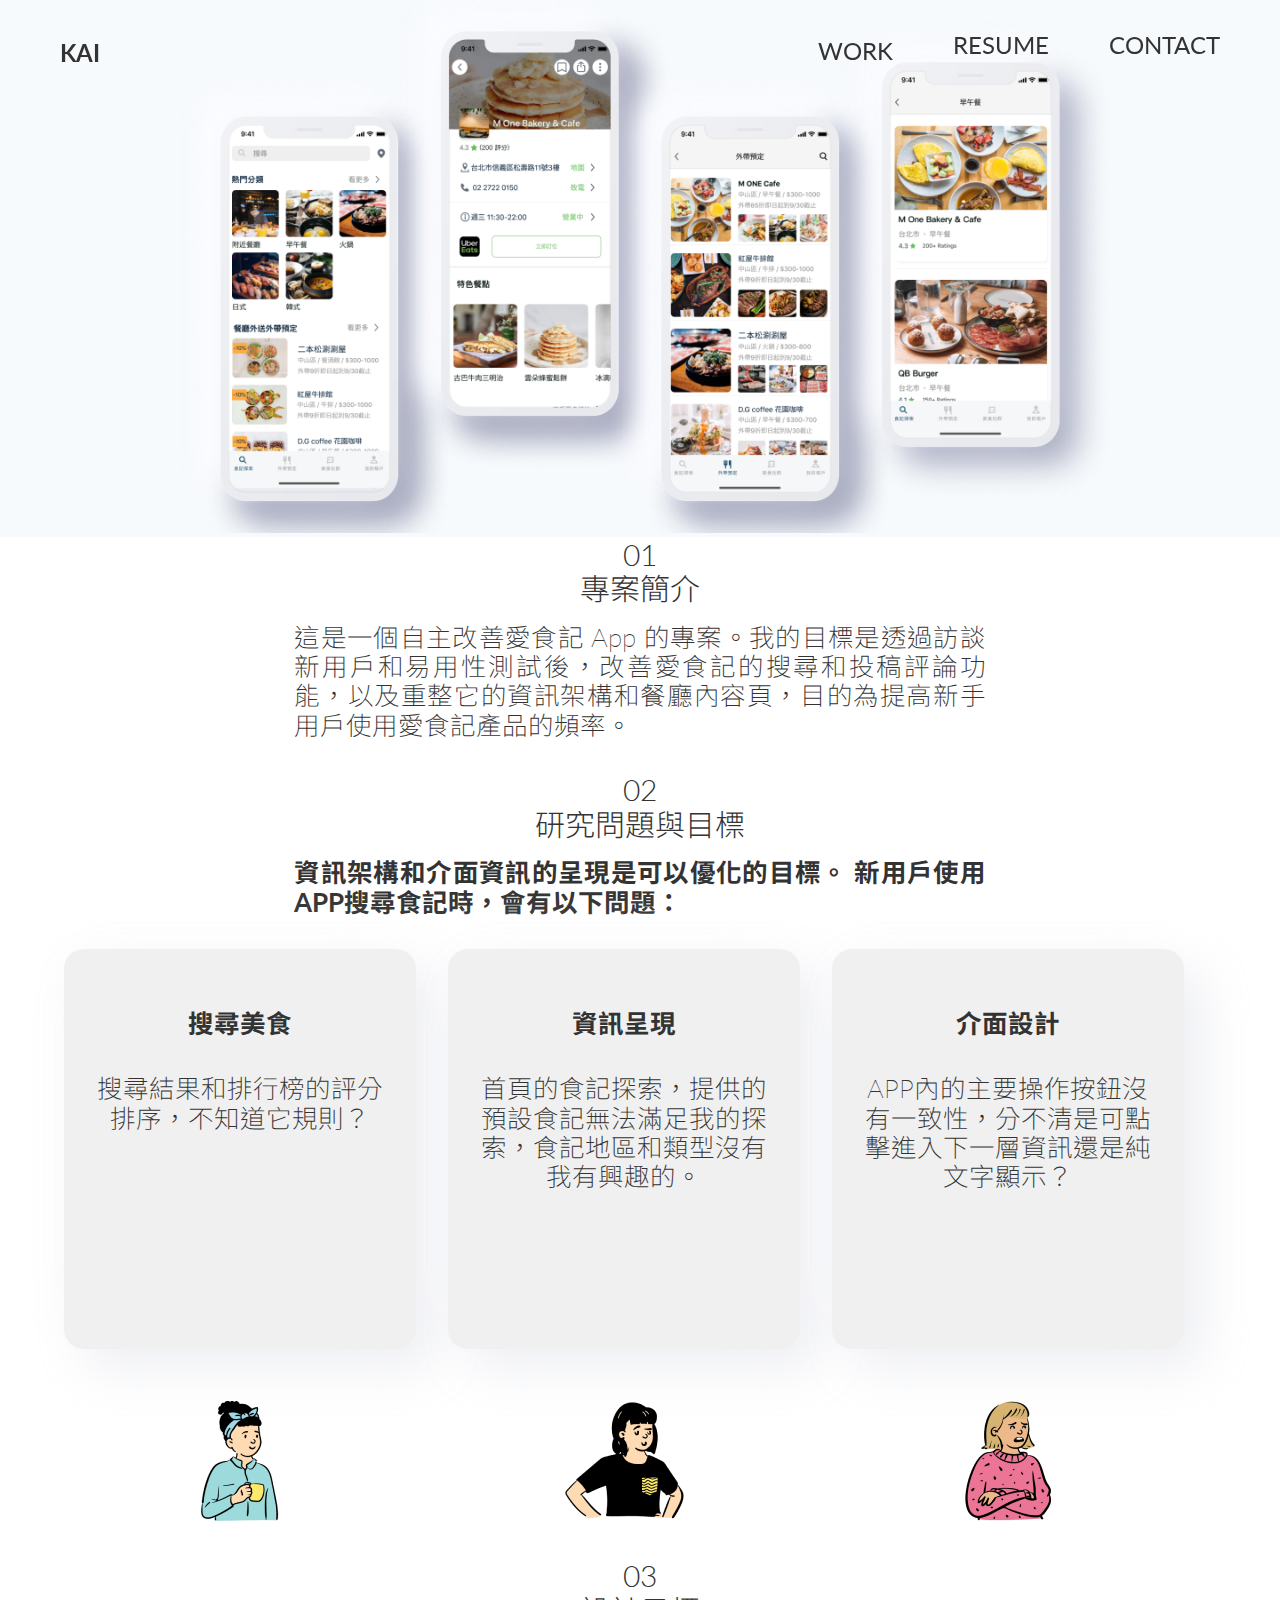
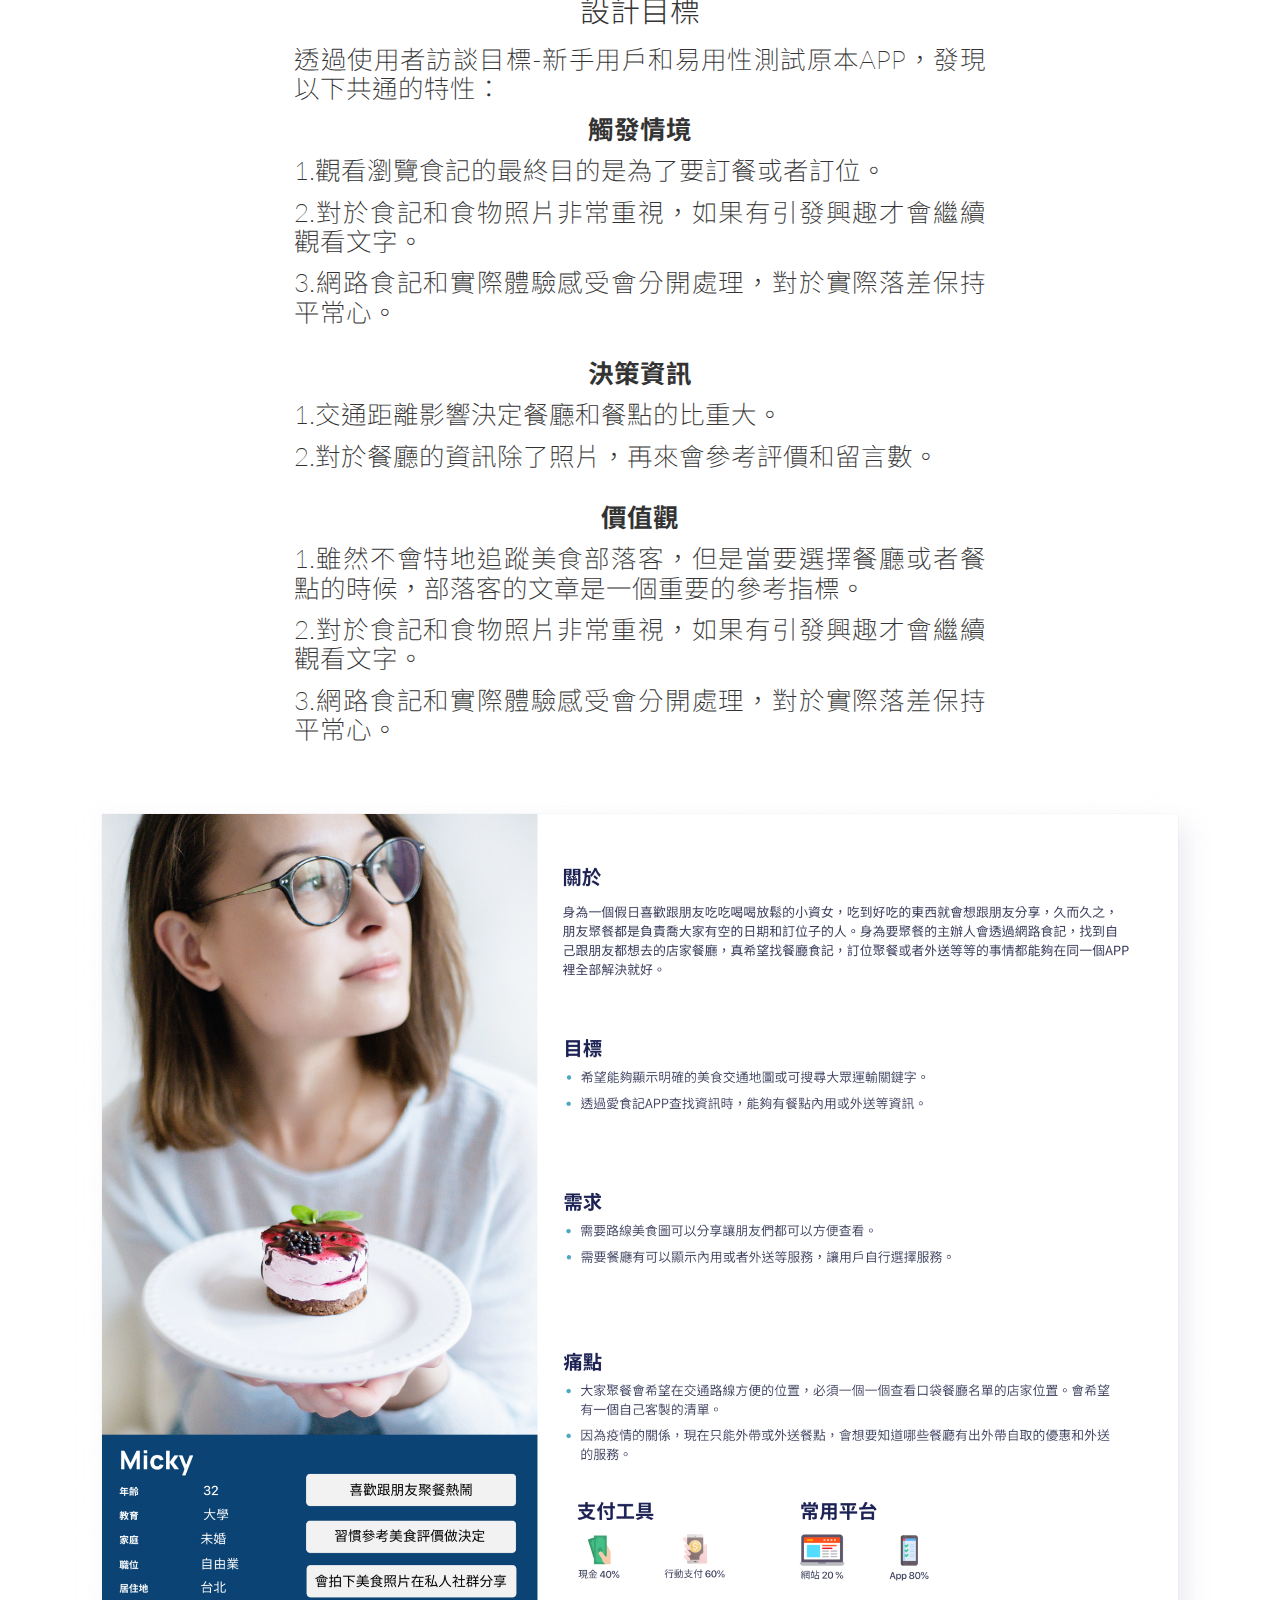
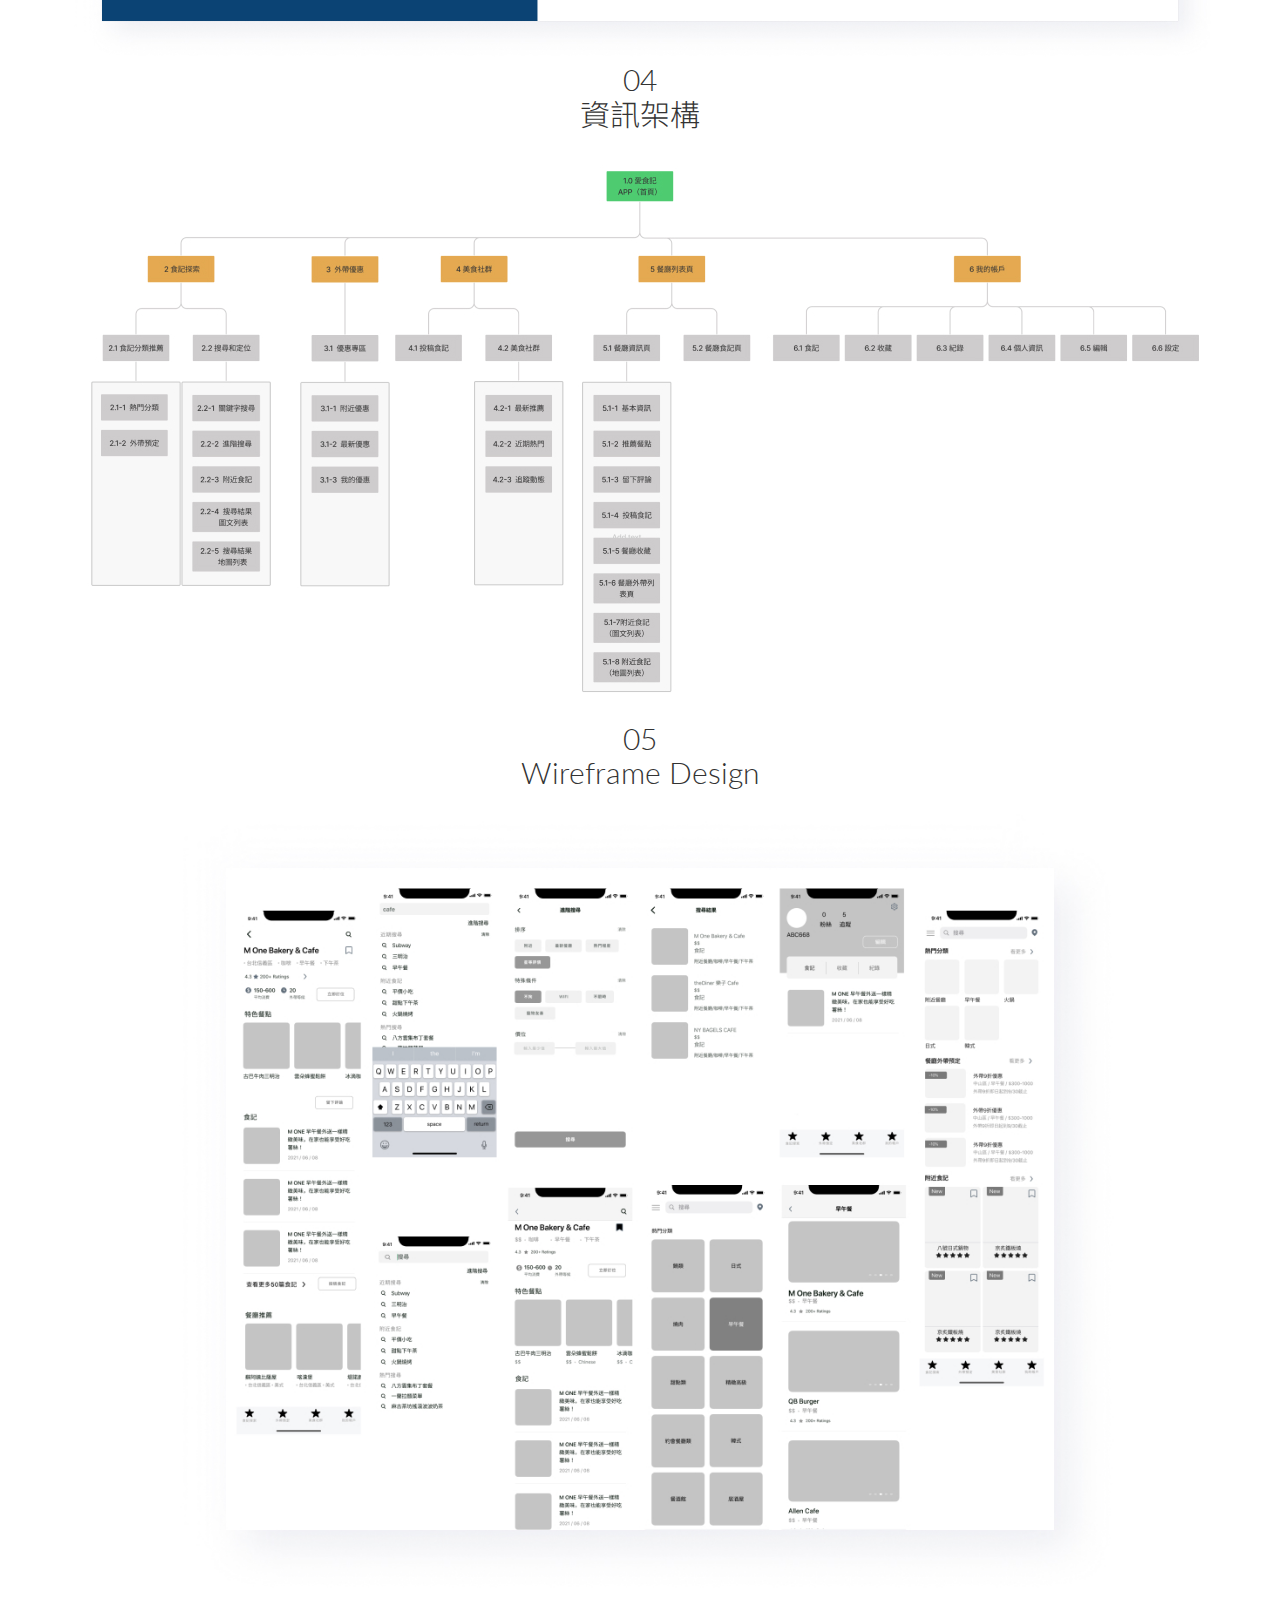
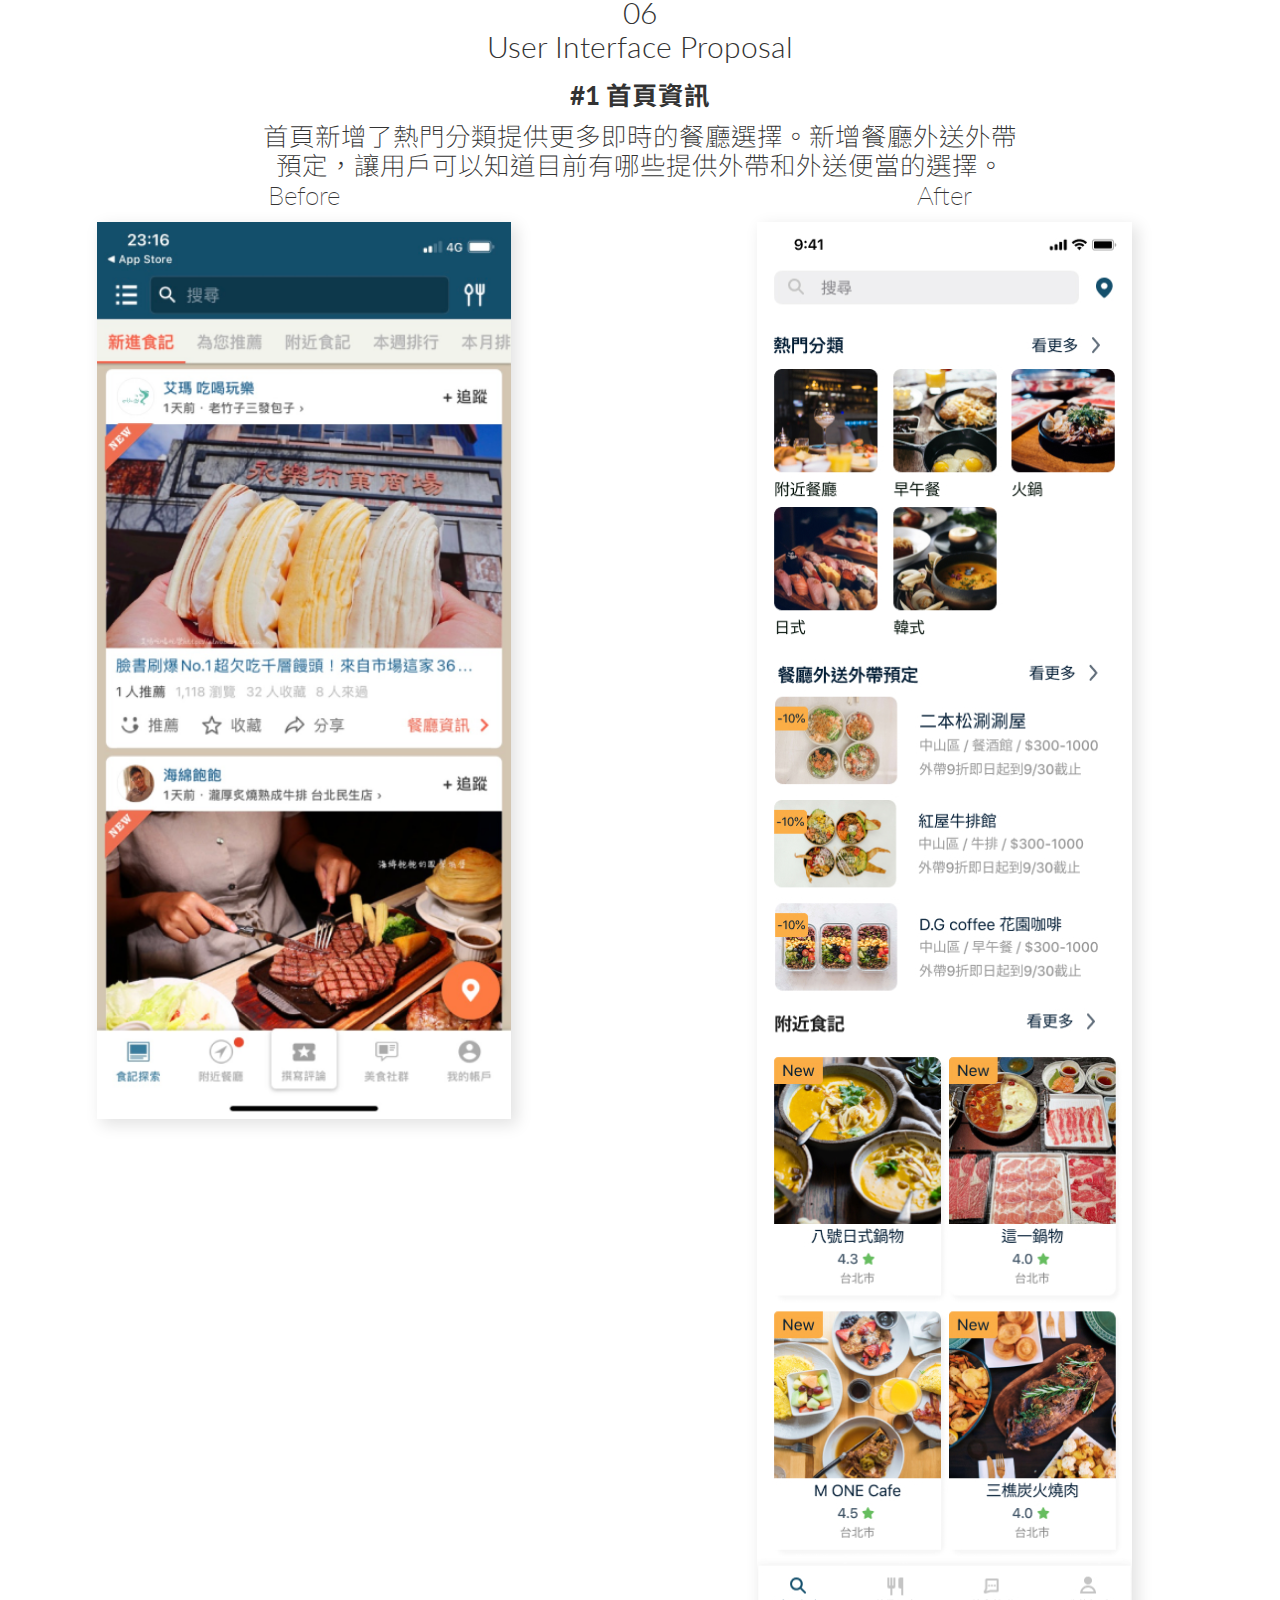
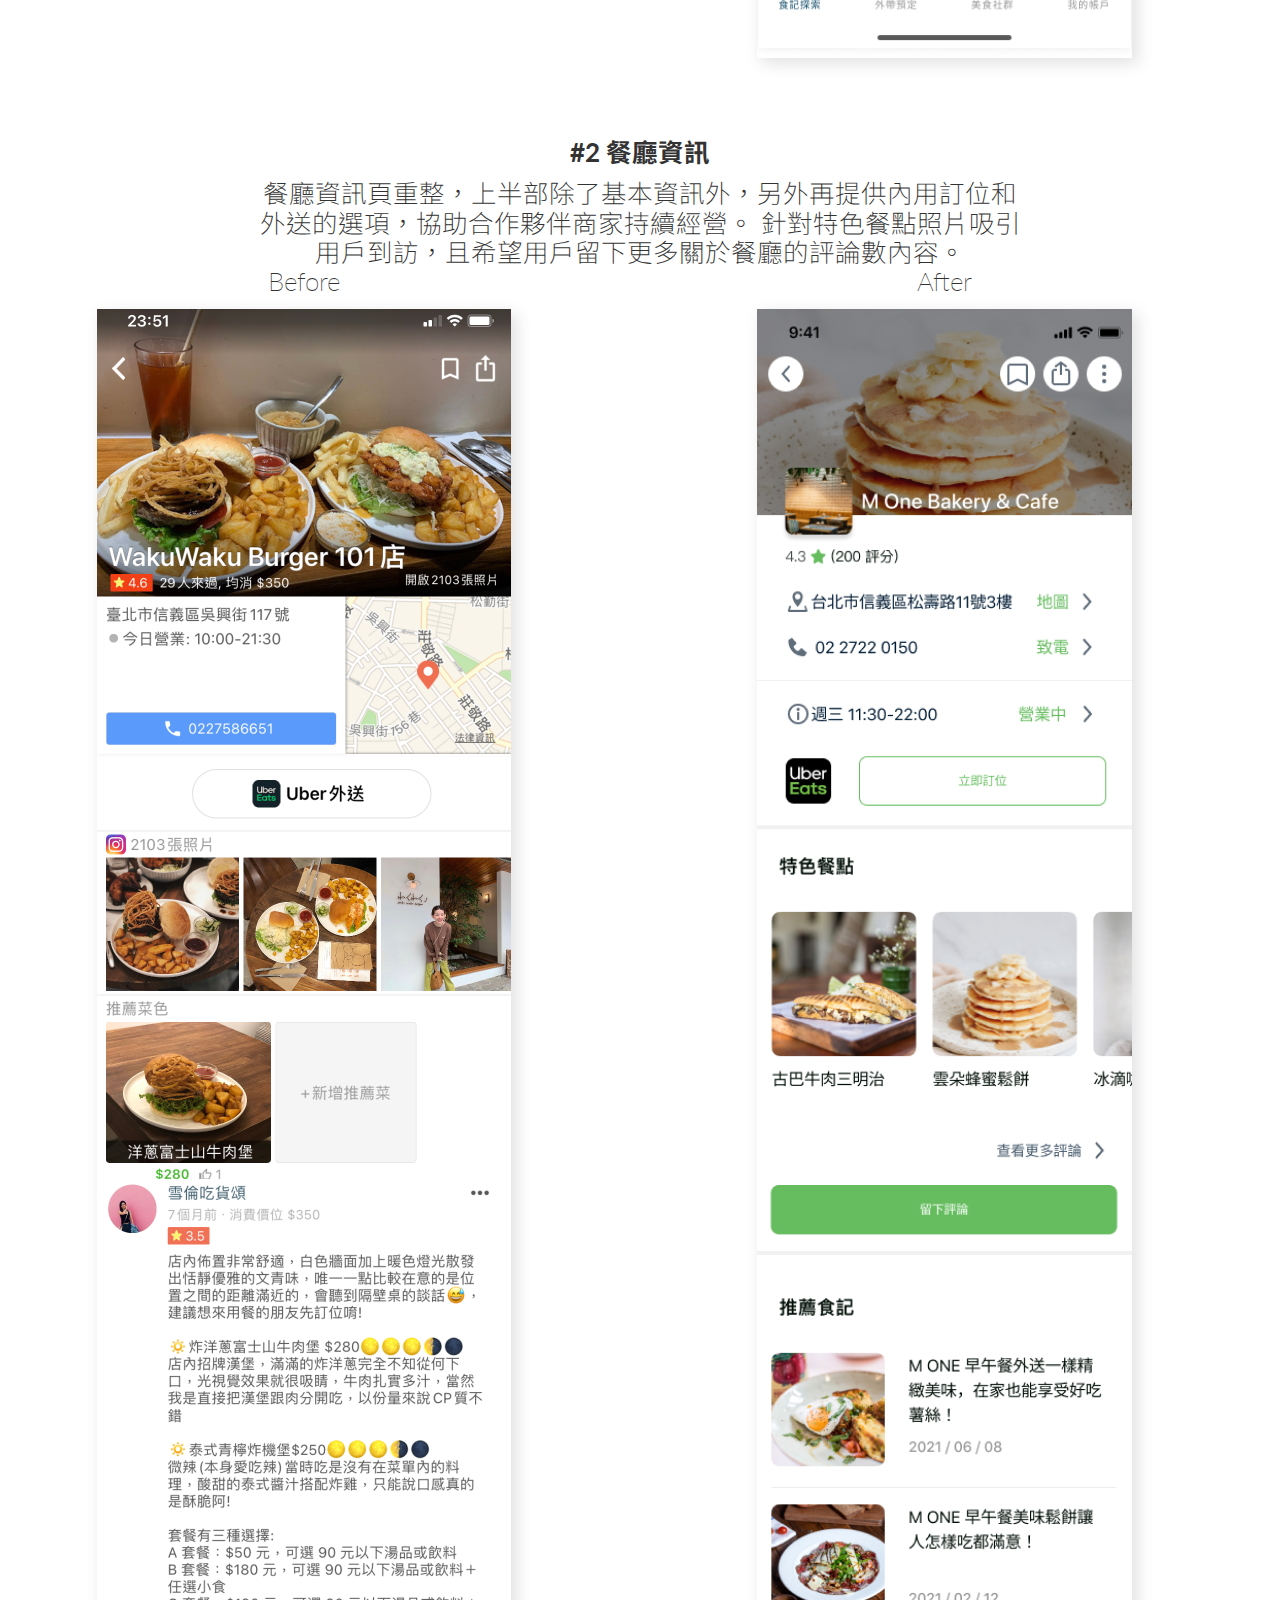
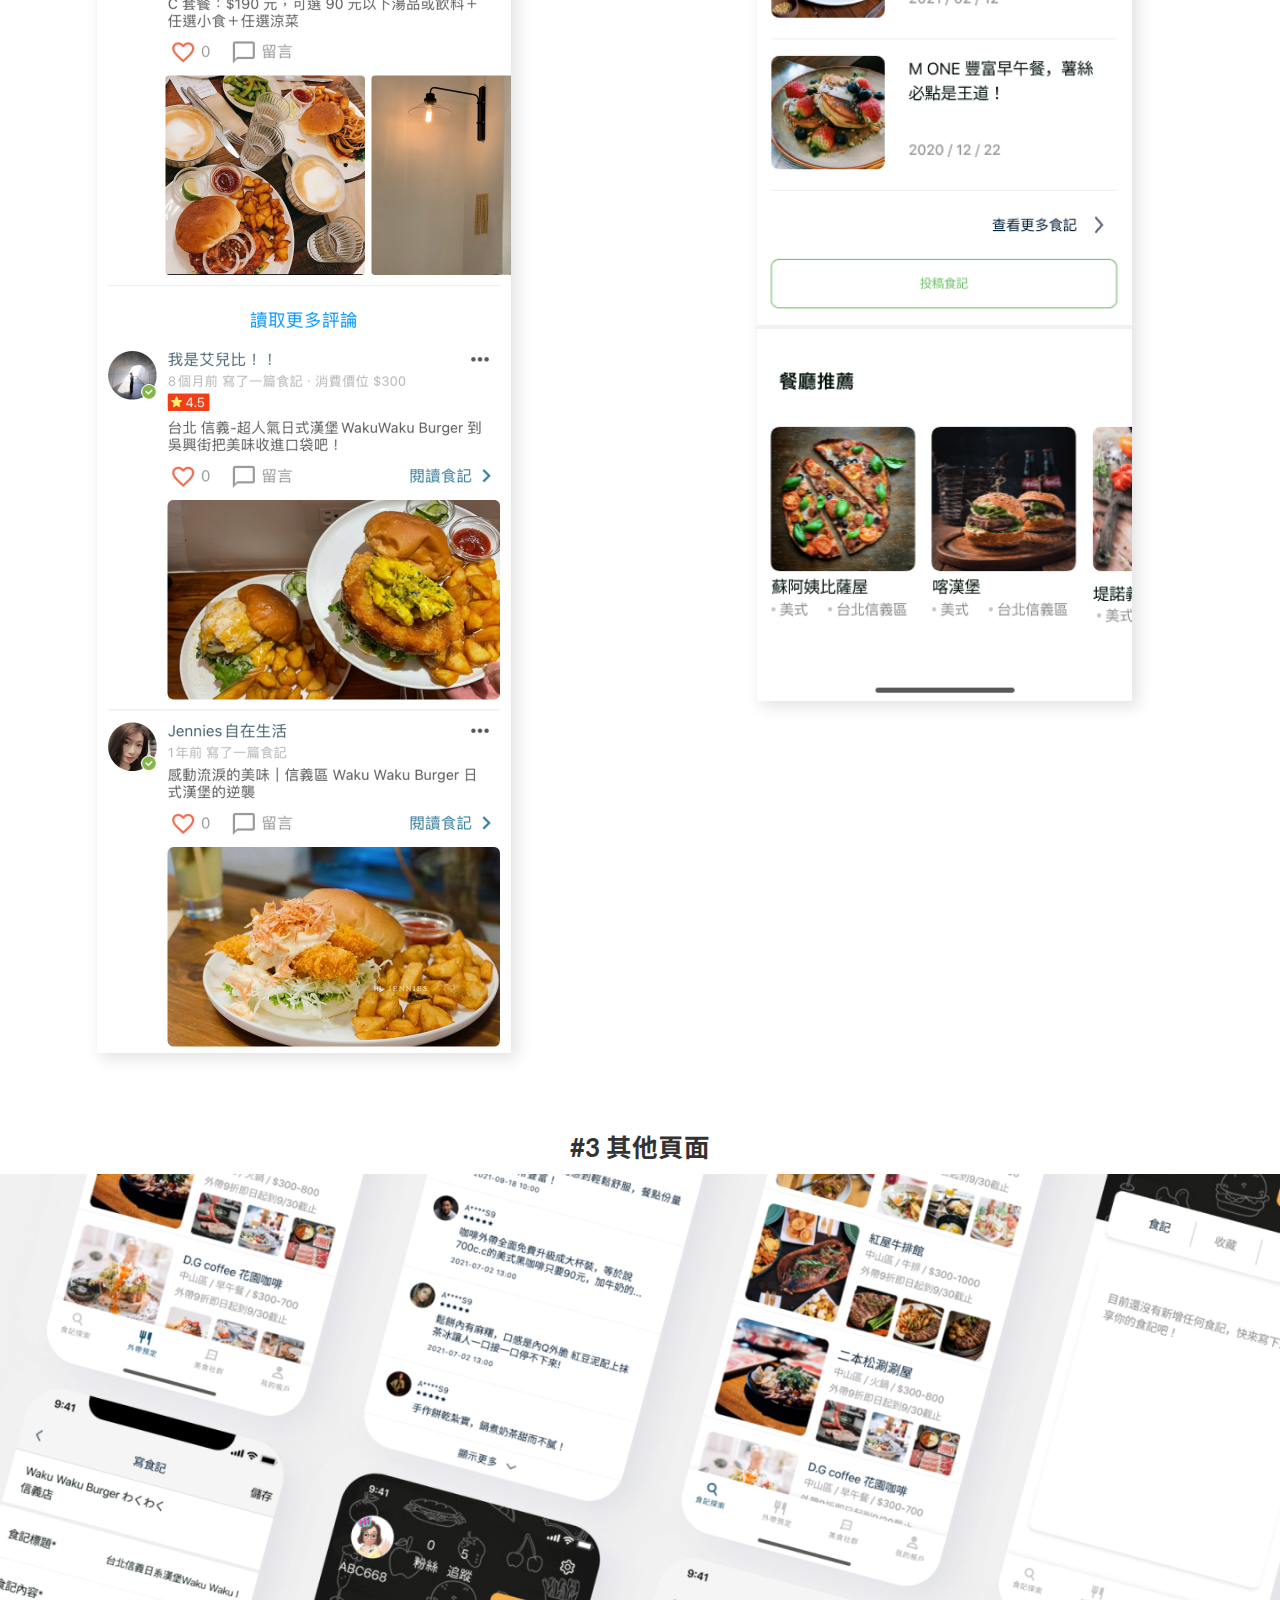
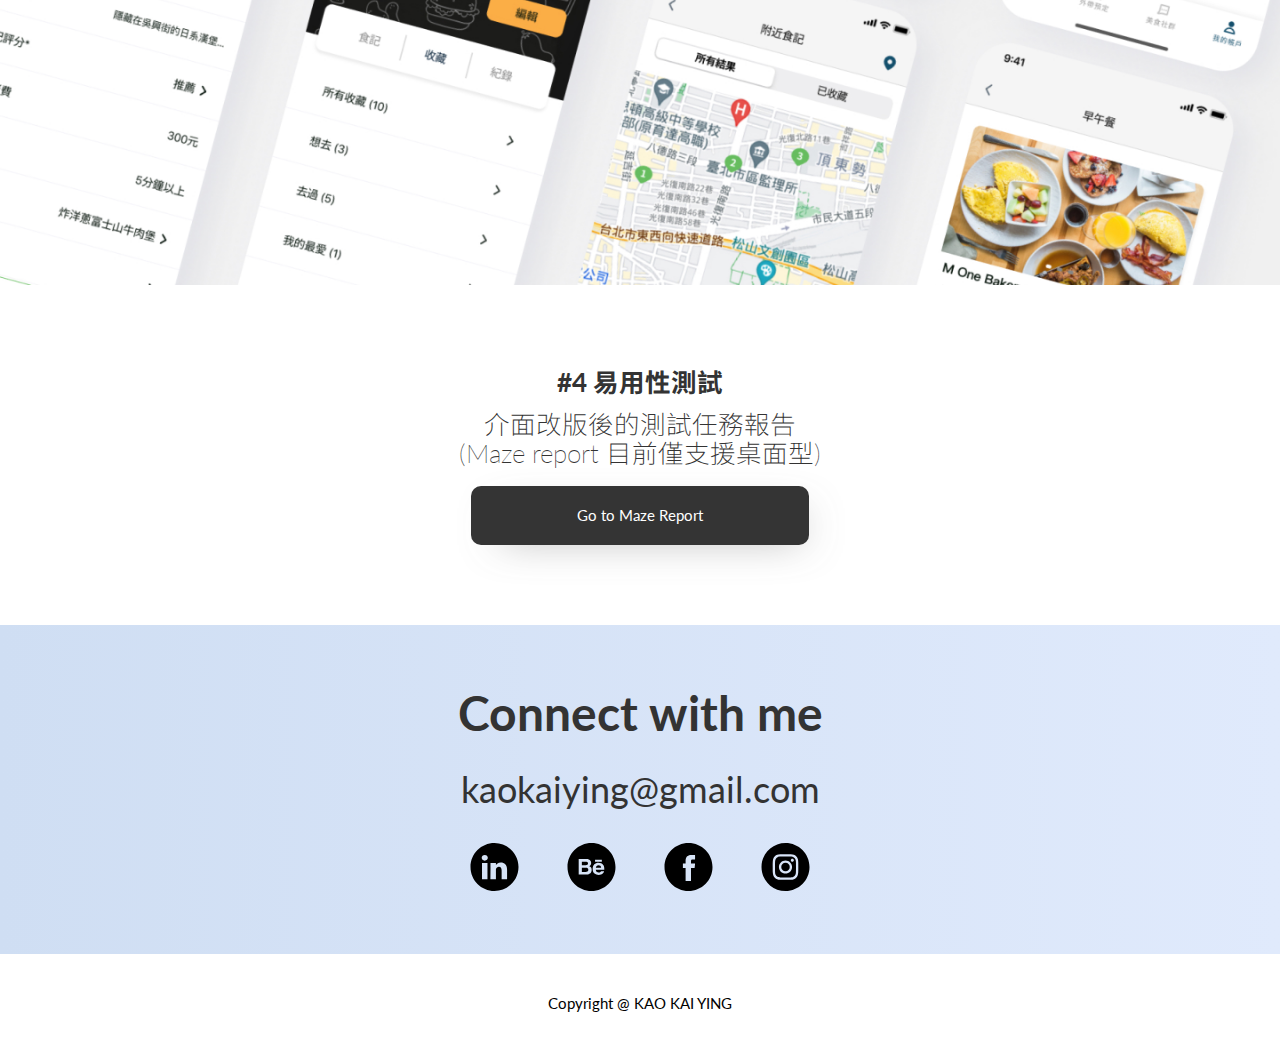
==== appproduct.html @ 96a3a0b1 "hotjar" ====
<!DOCTYPE html>
<html lang="zh-hant-tw">

<head>
    <meta charset="UTF-8">
    <meta http-equiv="X-UA-Compatible" content="IE=edge">
    <meta name="viewport" content="width=device-width, initial-scale=1.0">
    <meta name='description' content='kaokaiying personal UIUX website' />
    <meta property="og:title" content="kaokaiying personal UIUX website">
    <meta property='og:description' content='kaokaiying - Portfolio website' />
    <meta property="og:type" content="website">
    <meta property="og:url" content="https://kaokaiying.github.io/">
    <meta property="og:image" content="https://kaokaiying.github.io/img/meta.png">
    <meta property="og:site_name" content="kaokaiying personal UIUX website">
    <meta property="og:image:width" content="1440">
    <meta property="og:image:height" content="1013">

    <!-- Hotjar Tracking Code for https://kaokaiying.github.io/ -->
    <script>
        (function (h, o, t, j, a, r) {
            h.hj = h.hj || function () { (h.hj.q = h.hj.q || []).push(arguments) };
            h._hjSettings = { hjid: 2705388, hjsv: 6 };
            a = o.getElementsByTagName('head')[0];
            r = o.createElement('script'); r.async = 1;
            r.src = t + h._hjSettings.hjid + j + h._hjSettings.hjsv;
            a.appendChild(r);
        })(window, document, 'https://static.hotjar.com/c/hotjar-', '.js?sv=');
    </script>


    <title>Portfolio Website Kaiying</title>
    <link rel="shortcut icon" href="shortcut icon/favicon.ico">
    <link rel="shortcut icon" type="image/x-icon" href="fshortcut icon/avicon.ico" />
    <link rel="stylesheet" href="css/normalize.css">
    <link rel="preconnect" href="https://fonts.googleapis.com">
    <link rel="preconnect" href="https://fonts.gstatic.com" crossorigin>
    <link href="https://fonts.googleapis.com/css2?family=Lato:wght@400;700&display=swap" rel="stylesheet">
    <link href="https://cdn.jsdelivr.net/npm/bootstrap@5.1.3/dist/css/bootstrap.min.css" rel="stylesheet"
        integrity="sha384-1BmE4kWBq78iYhFldvKuhfTAU6auU8tT94WrHftjDbrCEXSU1oBoqyl2QvZ6jIW3" crossorigin="anonymous">
    <link rel="stylesheet" href="css/all.css">

    <!----CSS custom---->
    <link rel="stylesheet" href="css/style.css">

</head>

<body>
    <!-- nav start -->
    <div class="header">
        <div class="navbar">
            <h1 class="logo"><a href="index.html">KAI</a></h1>
            <ul class="navbar-right">
                <ul class="drop-down-menu">
                    <li>
                        <a href="#" class="navbar-item-style"
                            style="padding-top:0px; padding-left:0px; padding-right:60px">WORK</a>
                        <ul>
                            <li>
                                <a href="dashboard.html" class="navbar-item-small-style">Dashboard Design</a>
                            </li>
                            <li>
                                <a href="appproduct.html" class="navbar-item-small-style">App Design</a>
                            </li>
                            <li>
                                <a href="webproduct.html" class="navbar-item-small-style">Web Design</a>
                            </li>
                        </ul>
                    </li>

                </ul>
                <li><a href="resume.html" class="navbar-item-style">RESUME</a></li>
                <li><a href="#footer" class="navbar-item-style">CONTACT</a></li>



            </ul>
            <ul id="popup-menu" class="nav">
                <li class="nav-item">
                    <a href="dashboard.html" class="nav-link">Dashboard Design</a>
                </li>
                <li class="nav-item">
                    <a href="appproduct.html" class="nav-link">App Design</a>
                </li>
                <li class="nav-item">
                    <a href="webproduct.html" class="nav-link">Web Design</a>
                </li>
                <li class="nav-item">
                    <a href="resume.html" class="nav-link">Resume</a>
                </li>

                <!-- 
                <a href="#!" class="close-btn">
                    <span></span>
                    <span></span>
                </a>
                --->

            </ul>
            <a href="#popup-menu" class="menu-toggle" style="margin-right:48px">
                <span></span>
                <span></span>
                <span></span>
            </a>
        </div>
    </div>
    <!-- nav end -->

    <!-- banner start-->
    <section id="banner">
        <div class="web-banner-container">
            <img src="img/app/app_banner.png" alt="">

        </div>
    </section>
    <!-- banner end-->





    <div class="container">
        <!-- main  start -->
        <!-- 01--專案簡介-- start -->
        <section id="info-section">
            <div class="info-container">
                <h3 class="title">01<br>專案簡介</h3><br>
                <div class="product-info">
                    <p>這是一個自主改善愛食記 App 的專案。我的目標是透過訪談新用戶和易用性測試後，改善愛食記的搜尋和投稿評論功能，以及重整它的資訊架構和餐廳內容頁，目的為提高新手用戶使用愛食記產品的頻率。</p>
                </div>
            </div>

        </section>
        <!-- 01--專案簡介-- end -->

        <!-- 02--研究問題與目標-- start -->
        <section id="goal-section">
            <div class="info-container">
                <h3 class="title">02<br>研究問題與目標</h3><br>
                <div class="product-info">
                    <p><span style="font-weight: bold;">資訊架構和介面資訊的呈現是可以優化的目標。
                            新用戶使用APP搜尋食記時，會有以下問題：</span></p>
                </div>
            </div>

            <div class="problem-container">
                <div class="row">
                    <div class="col-lg-3 col-md-12 col-sm-12">
                        <div class="main-problem">
                            <h4 style="font-weight: bold;">搜尋美食</h4>
                            <p>搜尋結果和排行榜的評分排序，不知道它規則？</p>
                        </div>
                        <img src="img/app/app-01.png" width="160" height="160" alt="">
                    </div>
                    <div class="col-lg-3 col-md-12 col-sm-12">
                        <div class="main-problem">
                            <h4 style="font-weight: bold;">資訊呈現</h4>
                            <p>首頁的食記探索，提供的預設食記無法滿足我的探索，食記地區和類型沒有我有興趣的。</p>
                        </div>
                        <img src="img/app/app-02.png" width="160" height="160" alt="">
                    </div>
                    <div class="col-lg-3 col-md-12 col-sm-12">
                        <div class="main-problem">
                            <h4 style="font-weight: bold;">介面設計</h4>
                            <p>APP內的主要操作按鈕沒有一致性，分不清是可點擊進入下一層資訊還是純文字顯示？</p>
                        </div>
                        <img src="img/app/app-03.png" width="160" height="160" alt="">
                    </div>
                </div>

            </div>
        </section>
        <!-- 02--研究問題與目標-- end -->

        <!-- 03--人物誌-- start -->
        <section id="persona-section">
            <div class="info-container">
                <h3 class="title">03<br>設計目標</h3><br>
                <div class="product-info">
                    <p>透過使用者訪談目標-新手用戶和易用性測試原本APP，發現以下共通的特性：</p>
                    <h4 style="font-weight: bold;">觸發情境</h4>
                    <ul class="persona-list">
                        <li>
                            <p>1.觀看瀏覽食記的最終目的是為了要訂餐或者訂位。</p>
                        </li>
                        <li>
                            <p>2.對於食記和食物照片非常重視，如果有引發興趣才會繼續觀看文字。</p>
                        </li>
                        <li>
                            <p>3.網路食記和實際體驗感受會分開處理，對於實際落差保持平常心。</p>
                        </li>
                    </ul>
                    <h4 style="font-weight: bold;">決策資訊</h4>
                    <ul class="persona-list">
                        <li>
                            <p>1.交通距離影響決定餐廳和餐點的比重大。</p>
                        </li>
                        <li>
                            <p>2.對於餐廳的資訊除了照片，再來會參考評價和留言數。</p>
                        </li>

                    </ul>

                    <h4 style="font-weight: bold;">價值觀</h4>
                    <ul class="persona-list">
                        <li>
                            <p>1.雖然不會特地追蹤美食部落客，但是當要選擇餐廳或者餐點的時候，部落客的文章是一個重要的參考指標。
                            </p>
                        </li>
                        <li>
                            <p>2.對於食記和食物照片非常重視，如果有引發興趣才會繼續觀看文字。</p>
                        </li>
                        <li>
                            <p>3.網路食記和實際體驗感受會分開處理，對於實際落差保持平常心。</p>
                        </li>
                    </ul>


                </div>
            </div>


            <!-- 點擊放大圖  -->
            <a class="lightbox" href="#persona">
                <img src="img/app/app-persona.jpg">
            </a>

            <div class="lightbox-target" id="persona">
                <img src="img/app/app-persona.jpg">
                <a class="lightbox-close" href="#"></a>
            </div>
    </div>


    </section>
    <!-- 03--人物誌-- end -->


    <!-- 04--資訊架構-- start -->
    <section class="structure-section">
        <div class="info-container">
            <h3 class="title">04<br>資訊架構</h3><br>
        </div>
        <img src="img/app/ia_app.jpg" width="1170" height="570">
    </section>
    <!-- 04--資訊架構-- end -->


    <!-- 05--草稿-- start -->
    <section class="wireframe-section">
        <div class="info-container">
            <h3 class="title">05<br>Wireframe Design</h3><br>
        </div>
        <img src="img/app/app_wireframe.jpg" width="950" height="670">
    </section>
    <!-- 05--草稿-- end -->



    <!-- 06--介面設計-- start -->
    <section class="ui-section">
        <div class="ui-container">
            <h3 class="title">06<br>User Interface Proposal</h3><br>
            <h4 class="subtitle" style="font-weight: bold">#1 首頁資訊</h4>
            <div class="ui-info">
                <p>首頁新增了熱門分類提供更多即時的餐廳選擇。新增餐廳外送外帶預定，讓用戶可以知道目前有哪些提供外帶和外送便當的選擇。</p>
            </div>
            <div class="row">
                <div class="col-lg-2 col-md-2 col-sm-12">
                    <div class="ui-app-image">
                        <p>Before</p>
                        <img src="img/app/app_before_index.png" width="414" height="812">
                    </div>
                </div>
                <div class="col-lg-2 col-md-2 col-sm-12">
                    <div class="ui-app-image">
                        <p>After</p>
                        <img src="img/app/app_after_index.png" width="375" height="1436">
                    </div>
                </div>
            </div>
        </div>

        <div class="ui-container">
            <h4 class="subtitle" style="font-weight: bold">#2 餐廳資訊</h4>
            <div class="ui-info">
                <p>餐廳資訊頁重整，上半部除了基本資訊外，另外再提供內用訂位和外送的選項，協助合作夥伴商家持續經營。
                    針對特色餐點照片吸引用戶到訪，且希望用戶留下更多關於餐廳的評論數內容。</p>
            </div>
            <div class="row">
                <div class="col-lg-2 col-md-2 col-sm-12">
                    <div class="ui-app-image">
                        <p>Before</p>
                        <img src="img/app/app_content_before.png" width="414" height="2345">
                    </div>
                </div>
                <div class="col-lg-2 col-md-2 col-sm-12">
                    <div class="ui-app-image">
                        <p>After</p>
                        <img src="img/app/app_content_after.png" width="375" height="1992">
                    </div>
                </div>
            </div>

        </div>

        <div class="ui-container">
            <h4 class="subtitle" style="font-weight: bold">#3 其他頁面</h4>
            <div class="ui-info">
                <img src="img/app/app_mockup.jpg">
            </div>
        </div>

        <div class="ui-container">
            <h4 class="subtitle" style="font-weight: bold">#4 易用性測試</h4>
            <div class="ui-info">
                <p>介面改版後的測試任務報告<br>(Maze report 目前僅支援桌面型)</p><br>
                <button class="btn btn-background-slide" onclick=appreport()>
                    <a href="#!">Go to Maze Report</a>
                </button>
            </div>
        </div>

    </section>
    <!-- 06--介面設計-- end -->

    <!-- content end-->
    <!-- main  end-->
    </div>




    <!-- footer start -->
    <section id="footer">
        <div class="footer-container">
            <div class="row">
                <div class="col-lg-12 col-md-12 col-sm-12">
                    <div class="footer-info">
                        <h4 class="subtitle">Connect with me</h4><br>
                        <a href="mailto:kaokaiying@gmail.com">kaokaiying@gmail.com</a>

                    </div>
                    <div class="social-icons">
                        <a href="https://www.linkedin.com/in/kaokaiying/" target="_blank">
                            <img src="img/LinkedIN_black.svg" alt="">
                        </a>
                        <a href="https://www.behance.net/kaokaiying" target="_blank">
                            <img src="img/Behance_black.svg" alt="">
                        </a>
                        <a href="https://www.facebook.com/kaiying.kao/" target="_blank">
                            <img src="img/Facebook_black.svg" alt="">
                        </a>
                        <a href="https://www.instagram.com/kaiyingkao/" target="_blank">
                            <img src="img/Instagram_black.svg" alt="">
                        </a>
                    </div>

                </div>

            </div>

        </div>



    </section>
    <!-- footer end -->

    <!-- copyright start -->
    <div class="copyright">Copyright @ KAO KAI YING
    </div>
    <!-- copyright end -->

</body>


<!-- js start -->
<script src="vendor/jquery/jquery-3.6.0.min.js"></script>

<script>
    $(document).ready(function () {
        //Navbar transition:
        $(window).scroll(function () {
            scrolledPx = $(this).scrollTop();
            if (scrolledPx >= 200) {
                //do something
                $('.navbar').addClass('active');
            } else {
                //do something
                $('.navbar').removeClass('active');
            }
        })

        //pop-up menu
        $('.menu-toggle').on('click', function () {
            $(this).toggleClass('active');
            $('.navbar .nav').toggleClass('active');
        })

        $('.nav-link').on('click', function () {
            $('.menu-toggle').removeClass('active');
            $('.navbar .nav').removeClass('active');
        })



    })
</script>

<script>

    function appreport() {

        if (/Android|webOS|iPhone|iPad|iPod|BlackBerry|IEMobile|Opera Mini/i.test(navigator.userAgent)) {
            // true for mobile device
            alert('Maze Report 目前不支援手機瀏覽器');

        } else {
            // false for not mobile device
            alert('即將跳轉到 Maze Report');
            //todo..
            window.open("https://app.maze.co/report/luuxrrkuteotpn");

        }

    }

</script>








<!-- js end -->

</html>
---- css/style.css ----
@import url('https://fonts.googleapis.com/css2?family=Lato:wght@400;700&family=Noto+Sans+TC:wght@400;500;700&family=Roboto:wght@400;500;700&display=swap');

/*font-family: 'Lato', sans-serif;
font-family: 'Noto Sans TC', sans-serif;
font-family: 'Roboto', sans-serif;*/


/* ----------------------------------- *\
    globel 
\* ----------------------------------- */
*{
    position: relative;
    box-sizing: border-box;
    /* border: 1px solid #000; */
}
body, html{
    width: 100%;
    /*height: 100%;*/
    font-family: 'Lato', 'Noto Sans TC';
    font-size: 15px;
    text-align: center;
    overflow-x:hidden;
    padding: 0;
    margin: 0;
}
h1, h3, h4, p, span, i, img, div, ul, li, a, section{
    margin: 0;
    padding: 0;
} 
ul,li{
    list-style: none;
}
h3, h4, a, p, span{
    text-decoration: none;
    color: #333333;
}


a{
    display: inline-block;
}

h2{
    font-family: 'Lato', 'Noto Sans TC';
    font-size: 6rem;
    font-weight: 700;
    line-height: 115px;
    letter-spacing: 0px;
    text-align: center;
}

h3{
    font-family: 'Lato', 'Noto Sans TC';
    font-weight: 300;
    font-size: 2rem;
    color: #333333;
}

h4, p{
    font-family: 'Lato', 'Noto Sans TC';
    font-weight: 200;
    font-size: 1.7rem;
    color: #333333;
    margin-bottom: 12px;
}

img{
    max-width: 100%;
    height: auto;
}

/* ----------------------------------- *\
    layout 
\* ----------------------------------- */
.container{
    width: 90%;
    display: flex;
    justify-content: center;
    align-items:center;
    flex-wrap: wrap;
    margin: 0 auto;
    position: relative;
}

.row{
    display: flex;
    width: 100%;
    margin: 0 -16px;
}
.col-lg-2, .col-lg-3, .col-lg-4, .col-lg-6{
    padding: 0 16px;
}
.col-lg-2{
    width: 50%;
}
.col-lg-3{
    width: 33.3333%;
}
.col-lg-4{
    width: 25%;
}
.col-lg-6{
    width: 16.66666%;
}

.col-lg-12{
    width: 100%;
}

/* 斷點 */
/* lg-->(768px)-->md-->(375px)-->sm */

@media screen and (max-width:768px){
    .col-md-3{
        width: 25%;
    }

    .col-md-4{
        width: 33.3333%;
    }

    .col-md-6{
        width: 50%;
    }

    .col-md-12{
        width: 100%;
    }

}

@media screen and (max-width:375px){
    .col-sm-3{
        width: 25%;
    }

    .col-sm-4{
        width: 33.3333%;
    }

    .col-sm-6{
        width: 50%;
    }

    .col-sm-12{
        width: 100%;
    }

}




/* ------------------------------ *\
    Utility 
\* ------------------------------ */
.icon{
    display: inline-block;
    width: 16px;
    height: 16px;
    background-position: center;
    background-repeat: no-repeat;
    background-size: contain;
}


.btn{
    background-color: var(--background-color);
    /*padding: 20px 100px;*/
    box-shadow: 11px 11px 40px -20px rgba(104,104,104,0.7);
    position: relative;
    cursor: pointer;
    border-radius: 10px;
    overflow: hidden;
    border: none !important;

    background-color:#343434;
    transition: all 1s;
    
}

.btn a{
    display: inline-block;
    color: white;
    padding: 20px 100px;
}

.btn:focus,
.btn:active{
    border: none !important;
}


.btn.btn-background-slide::before{
    content: '';
    position: absolute;
    top: 0;
    left: 0;
    bottom: 0;
    right: 0;
    z-index: -1;
    background-color: var(--accent-color);

    transition: transform 300ms cubic-bezier(0.67, 0.02, 0.41, 0.95);
    transform:scaleX(0);
    transform-origin:left;
}


.btn.btn-background-slide:hover::before,
.btn.btn-background-slide:focus::before{
    transform:scaleX(1);
}

.btn.btn-background-slide:after{
    content: "";
    display: block;
    width: 0;
    height: 100%;
    background-color:#E0EAFC;

    position: absolute;
    top: 0;
    left: 0;
    transition: all 1s;
}
.btn.btn-background-slide:hover::after{
    width: 100%;
}


.btn.btn-background-slide{
    z-index: 1;
}


.btn.btn-background-slide:hover a,
.btn.btn-background-slide:focus{
    color: #343434;
    z-index: 3;
}

.btn.btn-background-slide:hover{
    background-color: transparent;
}


/* ---------------------------- *\
    component
\* ---------------------------- */

.header{
    width: 100%;
}



.logo{
    font-size: 24px;
    font-weight: 700;
    line-height: 29px;
    letter-spacing: 0px;
    text-align: center;
    padding: 38px 60px;
}

.logo a:hover{
    color: #B7CFF1;
}


/* ---------------------------- *\
    navbar
\* ---------------------------- */

.navbar{
    width: 100%;
    display: flex;
    justify-content: space-between;
    align-items:center;
    position: fixed;
    z-index: 100;
    transition:all 0.5s;
}


.navbar.active{
    background-color: rgba(207, 222, 243, 0.3);
}



.navbar .navbar-right a{
    padding-right: 60px;
}

.navbar .navbar-right a:nth-of-type(even){
    padding-right: 0px;
}


.navbar-right{
    display: flex;
    
}

@media screen and (max-width:768px){
	.navbar-right{
        display: none;
    }
}

@media screen and (max-width:375px){
	.navbar-right{
        display: none;  
    }
}




.navbar-right a:hover{
    color: #B7CFF1;
}


.navbar-item-style  {
    font-size: 24px;
    font-weight: 400;
    text-align: center;
    height: 36px;
}

.navbar-item-small-style {
    display: inline-block;
    text-decoration: none;
    font-size: 18px;
    font-weight: 200;
    text-align: left;
    color: #272727;
}

/* ---------------------------- *\
    drop-down-menu
\* ---------------------------- */

.drop-down-menu{
    display: inline-block;
    color: #333;
    display: block;
    text-decoration: none;
    line-height: 40px;
    text-align:left;
    z-index: 100;
    
}

.drop-down-menu ul {
    display: none;   /*隱藏次選單*/
    border-radius: 10px;
    position: absolute;
    z-index: 100;
    left: -1px;
    top: 100%;
    min-width: 250px;
    -webkit-box-shadow: 5px 5px 10px -4px #dadada;
    box-shadow: 5px 5px 10px -4px #dadada;
    padding-left:16px;
    background-color: #ffffff;
}
  
.drop-down-menu ul li {
    border-radius: 10px;
    position: relative;
    white-space: nowrap;
}

.drop-down-menu>li:last-child {
    border-right: none;
}
  
.drop-down-menu>li {
    float: left;
    /* 只有第一層是靠左對齊*/
}
  

.drop-down-menu li a:hover {
    /* 滑鼠滑入按鈕變色*/
    color: #B7CFF1;
}
  
.drop-down-menu li:hover>a {
    /* 滑鼠移入次選單上層按鈕保持變色*/
    color: #B7CFF1;
}
  
  
.drop-down-menu ul li:last-child {
    border-bottom: none;
  }
  

.drop-down-menu li:hover>ul {
    /* 滑鼠滑入展開次選單*/
    display: block;
}



/* ---------------------------- *\
    menu-toggle
\* ---------------------------- */

.navbar .menu-toggle{
	width:48px;
	height:48px;
	/*border: 1px solid #fff;*/
	float: right;
	margin-top:8px;
	display:none;
    z-index:600;
}

@media screen and (max-width:768px){
	.navbar .menu-toggle{
		display: inline-block;
	}
}


.navbar .menu-toggle span{
	display: block;
	width: 32px;
	height: 2px;
	background-color: #7a7a7a;
	position: absolute;
	left: 50%;
	transform:translate(-50%, 0);
    transition: all 0.3s;
}


.navbar .menu-toggle span:nth-child(1){
	top: 12px;
}

.navbar .menu-toggle.active span:nth-child(1){
    top: 50%;
    transform: translate(-50%, -50%) rotate(45deg);
}


.navbar .menu-toggle span:nth-child(2){
	top: 22px;
}

.navbar .menu-toggle.active span:nth-child(2){
    opacity: 0;
    
}

.navbar .menu-toggle span:nth-child(3){
	top: 32px;
}

.navbar .menu-toggle.active span:nth-child(3){
    top: 50%;
	transform: translate(-50%, -50%) rotate(-45deg);
}

/* ---------------------------- *\
    popup-menu (mobile menu)
\* ---------------------------- */

#popup-menu {
    padding-top: 20%;
    display: none;
}


.navbar .nav .nav-item .nav-link{
	color: #eaf1ff;
	display: block;
    font-size:18px;
	line-height:24px;
	padding: 20px 16px;
	transition:0.3s;
	/*border: 1px solid rgb(255, 255, 255);*/
}

.navbar .nav .nav-item .nav-link a:hover{
	color: #B2CEFF;
}



@media screen and (max-width:768px) {
    #popup-menu {
        display: inline-block;
    }

	.navbar .nav{
		position: fixed;
		left: 0;
		top: 0;
		width: 100%;
		height: 100%;
		background-color: rgb(0, 0, 0);
		z-index: 500;

		display: flex;
		flex-direction: column;
		justify-content: center;
		

		/*看不見也摸不到*/
		opacity: 0;
		visibility: hidden;
		transition: all 0.3s;
	}

    /*
	#popup-menu:target{
		opacity: 1;
		visibility: visible;
	}*/


    .navbar .nav.active{
        opacity: 1;
		visibility: visible;
    }



	.navbar .nav .nav-item .nav-link {
		text-align: center;
		padding: 16px;
	}
	
}

/* close-btn */
.navbar .close-btn{
	display: none;
	width: 48px;
	height: 48px;
	position: absolute;
	right: 16px;
	top: 8px;
	/*border: 1px solid #fff;*/
}

@media screen and (max-width: 768px){
	.navbar .close-btn{
		display: block;
	}
}

.navbar .close-btn span{
	width: 40px;
	height: 2px;
	position: absolute;
	background-color: #d5a26f;
	top: 50%;
	left: 50%;
	
}

.navbar .close-btn span:nth-child(1){
	transform: translate(-50%, -50%) rotate(45deg);
}

.navbar .close-btn span:nth-child(2){
	transform: translate(-50%, -50%) rotate(-45deg);
}







/* ------------------------------------- *\
    scroll down 按鈕   
\* ------------------------------------- */

.scroll-section{
    width: 100%;
    height: 10vh;
    display: flex;
    flex-direction: column;
    align-items:center;
    justify-content: center;
}

.scroll-down{
    flex-direction: column;
    align-items:center;
    justify-content: center;
}

.scroll-down-line{
    position:absolute;
    top:50%;
    left:50%;
    transform:translate(-50%,-50%);
    width: 2px;
    height: 100px;
    background: transparent;
    flex-direction: column;
    align-items:center;
    justify-content: center;
}

.scroll-down-line:before{
    content:'';
    position: absolute;
    top:0;
    left:0;
    width: 100%;
    height: 100%;
    background:linear-gradient(#CFDEF3,#DAE7FF);
    animation:animate 2s linear infinite;
}

@keyframes animate {
    0%{
        transform-origin:top;
        transform:scaleY(0);
    }
    50%{
        transform-origin:top;
        transform:scaleY(1);
    }
    51%{
        transform-origin:bottom;
        transform:scaleY(1);
    }
    100%{
        transform-origin:bottom;
        transform:scaleY(0);
    }
}

.scroll-down-text{
    color: #343434; 
}

.scroll-down-text a:hover{
    color: #B7CFF1; 
}

#scroll-start{
    position: fixed; /* Fixed/sticky position */
    right: 5%;
    top: 10%;
    cursor: pointer;
    padding: 15px;
    float: right;
}





/* ---------------------------------- *\
    Portfolio-image & Portfolio-info
\* ---------------------------------- */

.portfolio-info,
.other-info{
    padding-top: 67px;
    text-align: left;
}


.portfolio-info h2,
.other-info h2{
    text-align: left;
    font-size: 96px;
}

.portfolio-image{
    width: 100%;
    height: auto;
}

.behance-image{
    width: 100%;
    height: auto;
}


/* ---------------------------------- *\
   index.html
\* ---------------------------------- */


/* banner */

.banner-container{
    width: 100%;
    display: flex;
    justify-content: flex-end;
    align-items:center;
    margin-top: 60px;
    padding-top:100px;
    padding-bottom:64px;
    z-index: 50;
}

.banner-left-title{
   padding-left:20%;
    
}

.banner-right-btn{
    padding-top:100px;
    padding-right:20%;
}



.banner-left-title .title{
    font-family: Lato;
    font-size: 96px;
    font-weight: 700;
    line-height: 115px;
    
}

.banner-left-title .subtitle{
    color:#5F5F5F;
    font-size: 24px;
}



@media screen and (max-width:768px){
    .banner-container{
        display:flex;
        justify-content: center;
        align-items:center;
        flex-direction: column;
        padding-top: 120px;
        padding-bottom:64px;
    }
    .banner-left-title .title{
        font-size:48px;
        line-height: 58px;
        text-align: center;
    }

    .banner-left-title .subtitle{
        font-size:24px;
        line-height: 34px;
        text-align: center;
    }
    .banner-right-btn {
        padding-top:0px;
        padding-right:0px;
    }
    .banner-left-title{
        padding-left:0px;
         
     }
     
    
}


@media screen and (max-width:375px){
    .banner-left-title .title{
        font-size:32px;
        line-height:42px;
        text-align: center;
    }

    .banner-left-title .subtitle{
        font-size:24px;
        line-height: 34px;
        text-align: center;
    }
    .banner-right-btn {
        padding-top:0px;
        padding-right:0px;
    }
    .banner-left-title{
        padding-left:0px;
     }
     .scroll-section{
         display:none;
     }
     .scroll-down-text{
        display:none;
    }
}



/* index-portfolio-dashboard */
#dashboard-section{
    display: flex;
    justify-content:center;
    align-items:center;
    flex-direction: column;
    margin-bottom:170px;
    animation-name:animate__fadeInLeft;
    animation-duration:2s;
}


@keyframes animate__fadeInLeft{
    from{
        left:0;
    }
    to{
        left:100px;
    }
}

.dashboard-container{
    margin-top:100px;
    width: 100%;
    margin-bottom:300px;
    height: 260px;
}

.portfolio-dashboard{
    display: flex;
    justify-content:center;
    align-items:center;
}

.clear{
    clear: both;
}


@media screen and (max-width:768px){
    .dashboard-container{
        margin-top:300px;
        display:flex;
        justify-content: center;
        align-items:center;
    }

    .portfolio-dashboard{
        justify-content: center;
        align-items: left;
    }
    
    .other-info .title{ 
        font-size:48px;
        line-height: 58px;
        text-align: left;
    }

    .other-info .subtitle{
        font-size:48px;
        font-size:24px;
        line-height: 34px;
        text-align: left;
    }
    
}

@media screen and (max-width:375px){
    .dashboard-container{
        margin-bottom:100px;
    }
    

    .portfolio-info,
    .other-info{
        padding-top: 0px;
    }

    .other-info .title{
        font-size:32px;
        line-height:42px;
        text-align: left;
    }

    .other-info .subtitle{
        font-size:24px;
        line-height: 34px;
        text-align: left;
    }

    .float-right-img,
    .float-left-img{
        display:none;
    }
  
}





/* index-portfolio-app */
#second-section{
    margin-bottom:170px;
    animation-name:animate__fadeInRightBig;
    animation-duration:2s;
    animation-delay:2s;
}


@keyframes animate__fadeInRightBig{
    from{
        right:0;
    }
    to{
        right:100px;
    }
}


.app-container{
    width: 100%;
    margin-bottom:30px;
}

.app-container .row{
    display: flex;
    flex-direction: row-reverse;
}

.portfolio-app{
    display: flex;
    justify-content: flex-end;
}


.float-right-img{
    width: 90%;
    height: auto;
    position: absolute;
    top: 0;
    right: 0;
    float: right;
    margin-top: 250px;
}


.float-left-img{
    width: 90%;
    height: auto;
    position: absolute;
    top: 0;
    left: 0;
    float: left;
    margin-top: 250px;
}




@media screen and (max-width:768px){
    .app-container{
        display:flex;
        justify-content: center;
        align-items:center;
    
    }
    
    .portfolio-app{
        justify-content: center;
        align-items: left;
    }
    .portfolio-info .title{
        font-size:48px;
        line-height: 58px;
        text-align: left;
    }

    .portfolio-info .subtitle{
        font-size:24px;
        line-height: 34px;
        text-align: left;
    }
    
}

@media screen and (max-width:375px){
    .portfolio-info .title{
        font-size:32px;
        line-height:42px;
        text-align: left;
    }

    .portfolio-info .subtitle{
        font-size:24px;
        line-height: 34px;
        text-align: left;
    }
  

}


/* index-portfolio-web */

#third-section{
    display: flex;
    justify-content:center;
    align-items:center;
    flex-direction: column;
    margin-bottom:170px;
    animation-name:animate__fadeInLeftBig;
    animation-duration:2s;
    animation-delay:4s;
}


@keyframes animate__fadeInLeftBig{
    from{
        left:0;
    }
    to{
        left:100px;
    }
}


.web-container{
    width: 100%;
    margin-bottom:30px;
}


.portfolio-web{
    display: flex;
}


@media screen and (max-width:768px){
    .web-container{
        display:flex;
        justify-content: center;
        align-items:center;
    }

    .portfolio-web{
        justify-content: center;
        align-items: left;
    }
    
    .other-info .title{ 
        font-size:48px;
        line-height: 58px;
        text-align: left;
    }

    .other-info .subtitle{
        font-size:48px;
        font-size:24px;
        line-height: 34px;
        text-align: left;
    }

    .behance-info .title{ 
        font-size:48px;
        line-height: 58px;
        text-align: center;
    }

    
}

@media screen and (max-width:375px){
    .other-info .title{
        font-size:32px;
        line-height:42px;
        text-align: left;
    }

    .other-info .subtitle{
        font-size:24px;
        line-height: 34px;
        text-align: left;
    }

    .behance-info .title{
        font-size:32px;
        line-height:42px;
        text-align: center;
    }
  

}



/* latest on behance */
#latest-on-behance{
    margin-bottom: 100px;
    display:flex;
    justify-content: center;
    align-items:center;
}


.behance-container{
    width: 100%;
    margin-bottom:100px;
}

.behance-info{
    margin-bottom:55px;
}

.banner-main-btn{
    padding-top:55px;
}



/* footer */

#footer{

}

.footer-container{
    width: 100%;
    background: #E0EAFC;  /* fallback for old browsers */
    background: -webkit-linear-gradient(to right, #CFDEF3, #E0EAFC);  /* Chrome 10-25, Safari 5.1-6 */
    background: linear-gradient(to right, #CFDEF3, #E0EAFC); /* W3C, IE 10+/ Edge, Firefox 16+, Chrome 26+, Opera 12+, Safari 7+ */
    padding-top: 60px;
    padding-bottom:60px;
    display: flex;
    justify-content:center;
    align-items:center;
}

.footer-info{
    flex-direction: column;
    display: flex;
    justify-content:center;
    align-items:center;
}

.footer-info a{
    font-size: 36px;
    font-weight: 400;
}

.footer-info a:hover{
    color:#8CA6DB;
}

.footer-info .subtitle{
    font-size: 48px;
    font-weight: 700;
    text-align: center;
}

.social-icons{
    display:flex;
    align-items: center;
    justify-content:center;
    padding-top: 32px;
}

.social-icons a{
    padding-right: 48px;
}

.social-icons a:last-child{
    padding-right: 0;
}

.social-icons a:hover{
    color:#8CA6DB;
}


@media screen and (max-width:375px){
    .footer-info a{
        font-size: 24px;
        font-weight: 400;
    }
    
 
    .footer-info .subtitle{
        font-size: 36px;
        font-weight: 700;
        text-align: center;
    }
}


/* copyright */
.copyright{
    width: 100%;
    text-align: center; 
    font size: 16px;
    line-height:19px;
    padding:40px 0px;
}

/* ----------------------- *\
    resume.html
\* ----------------------- */

.resume-section{
    padding-top:10%;
    width: 100%;
}
.resume-info{
    text-align: center;
}

.resume-content{
    text-align: left;
    margin-left: 20%;
    margin-right: 20%;
    margin-bottom:70px;
}


.resume-content .subtitle{
    font-size:32px;
    text-align: left;
    margin-top: 100px;
}

.resume-content .caption{
    font-size:24px;
    font-weight:bold;
    margin-bottom:0px;
}

.resume-content .description{
    font-size:20px;
    font-weight:thin;
    margin-bottom:0px;
}

.caption-style{
    margin-bottom:24px;
    text-align: left;
}


@media screen and (max-width:768px){
    .resume-info{
        padding-top:25%;
    }

    .resume-section{
        padding-top:0;
  
    }
}


/* --------------------------- *\
    webproduct.html
\* --------------------------- */
.web-banner-container{
    background-color:#F7FAFC;
}

.web-banner-container img{
    max-width:100%;
}

.product-info{
    margin-bottom:32px;
}

.product-info p{
    text-align: justify;
}

.info-container{
    margin: 0 20%;
}

.problem-container{
    width:100%;
    font-weight: 200;
    font-size: 1.7rem;
    margin-bottom: 12px;
}

.main-problem{
    background-color: #F1F1E6;
    background: #f0f0f0;
    box-shadow: -20px -20px 50px rgba(250, 251, 255, 0.2), 20px 20px 50px rgba(171, 174, 194, 0.2);
    border-radius: 20px;
    padding:60px 32px;
    margin-bottom: 32px;
    height: 400px;
}

.main-problem h4{
    padding-bottom:24px;
}


.ui-container{
    display: flex;
    justify-content:center;
    flex-direction:column;
    margin-bottom:80px;
}




@media screen and (max-width:768px){
    .main-problem{
        height: 300px;
    }
    .info-container{
        margin: 0 10%;
    }
}

@media screen and (max-width:375px){
    .main-problem{
        height: 450px;
    }
    .problem-container{
        font-weight: 200;
        font-size: 1.1rem;
        margin-bottom: 12px;
    }
    .info-container{
        margin: 0 5%;
    }
}


/* ----------------------------------------- *\
    journey-map-img / persona 點擊放大圖
\* ----------------------------------------- */

.lightbox{
    margin: 0;
    padding: 0;
    text-align: center;
    
}


.lightbox img{
    max-height: 100%;
    max-width: 100%;
}

/* Styles the lightbox, removes it from sight and adds the fade-in transition */
.lightbox-target {
    position: fixed;
    left: 0;
    top: 0;
    width: 100%;
    background: rgba(0,0,0,.7);
    opacity: 0;
    -webkit-transition: opacity .5s ease-in-out;
    -moz-transition: opacity .5s ease-in-out;
    -o-transition: opacity .5s ease-in-out;
    transition: opacity .5s ease-in-out;
    overflow: hidden;
    z-index: 9999;
     
}






/* Styles the lightbox image, centers it vertically and horizontally, adds the zoom-in transition and makes it responsive using a combination of margin and absolute positioning */
.lightbox-target img {
    margin:0 auto;
    position: absolute;
    top: 0;
    left:0;
    right:0;
    bottom: 0;
    max-height: 0%;
    max-width: 0%;
    -webkit-transition: .5s ease-in-out;
    -moz-transition: .5s ease-in-out;
    -o-transition: .5s ease-in-out;
    transition: .5s ease-in-out;
      
    }


@media screen and (max-width:375px){
    .lightbox-target img {
        top: 30%;
                     
    }
    .lightbox-target:target a.lightbox-close {
        top: 30%;
    }
}
    
/* Styles the close link, adds the slide down transition */

a.lightbox-close {
    display: block;
    width:50px;
    height:50px;
    box-sizing: border-box;
    background: white;
    color: black;
    text-decoration: none;
    position: absolute;
    top: -80px;
    right: 0;
    -webkit-transition: .5s ease-in-out;
    -moz-transition: .5s ease-in-out;
    -o-transition: .5s ease-in-out;
    transition: .5s ease-in-out;
    }


    
/* Provides part of the "X" to eliminate an image from the close link */
    
a.lightbox-close:before {
    content: '';
    display: block;
    height: 30px;
    width: 1px;
    background: black;
    position: absolute;
    left: 26px;
    top:10px;
    -webkit-transform:rotate(45deg);
    -moz-transform:rotate(45deg);
    -o-transform:rotate(45deg);
    transform:rotate(45deg);
    }
    
    /* Provides part of the "X" to eliminate an image from the close link */
    
a.lightbox-close:after {
    content: '';
    display: block;
    height: 30px;
    width: 1px;
    background: black;
    position: absolute;
    left: 26px;
    top:10px;
    -webkit-transform:rotate(-45deg);
    -moz-transform:rotate(-45deg);
    -o-transform:rotate(-45deg);
    transform:rotate(-45deg);
}
    
    /* Uses the :target pseudo-class to perform the animations upon clicking the .lightbox-target anchor */
    
.lightbox-target:target {
    opacity: 1;
    top: 0;
    bottom: 0;
    overflow:scroll;
}
    
.lightbox-target:target img {
    max-height: 100%;
    max-width: 100%;
}
    
.lightbox-target:target a.lightbox-close {
    top: 0;
}





/* --------------------------- *\
    APP-product.html
\* --------------------------- */
.ui-info p {
    margin: 0 20%;
    text-align: center;
}


.ui-app-image{
    display: flex;
    flex-direction: column;
    justify-content: center;
    align-items: center;
}

.ui-app-image img{
    -webkit-box-shadow: 5px 5px 15px 1px #e3e3e3; 
    box-shadow: 5px 5px 15px 1px #e3e3e3; 
}

.persona-list{
    margin-bottom:32px;
}


@media screen and (max-width:768px){
    .ui-info p{
        margin: 0 10%;
    }
    
}

@media screen and (max-width:375px){
    .ui-info p{
        margin: 0 5%;
    }
}


/* --------------------------- *\
    Dashboard-product.html
\* --------------------------- */
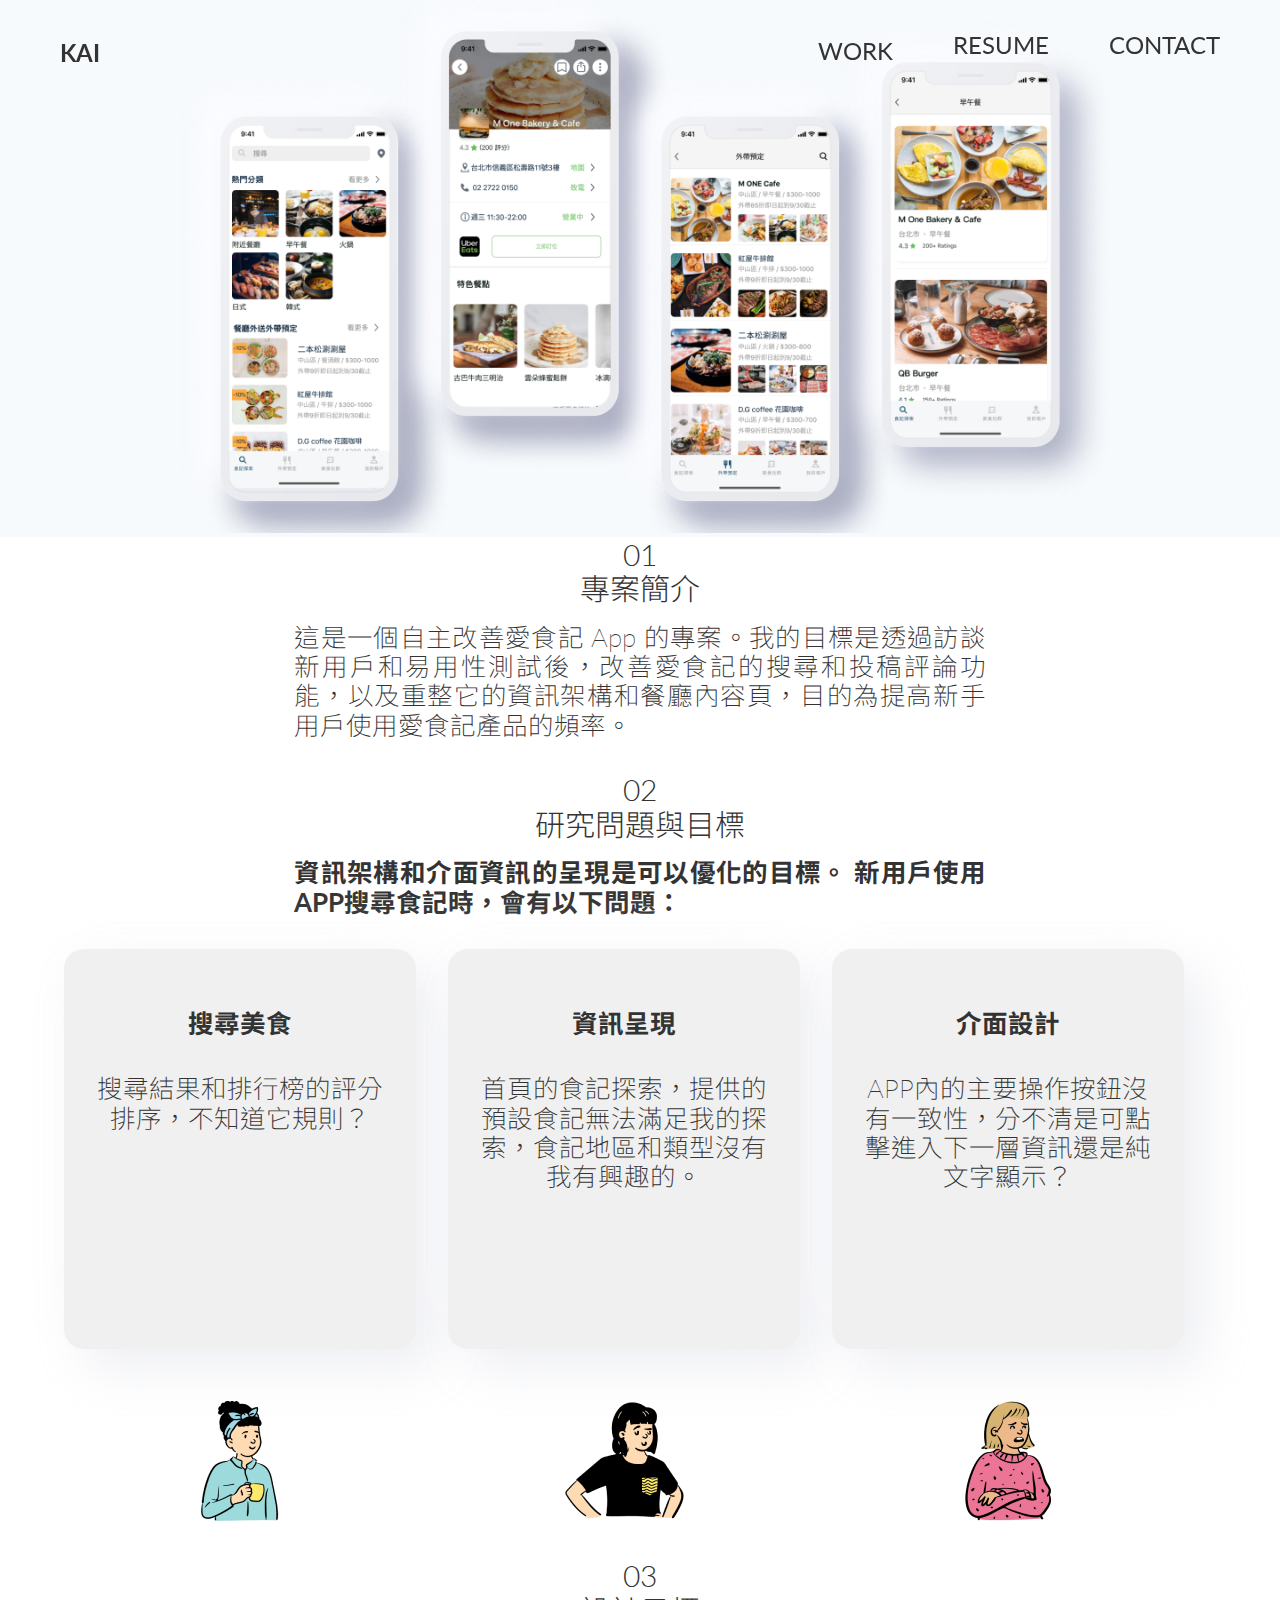
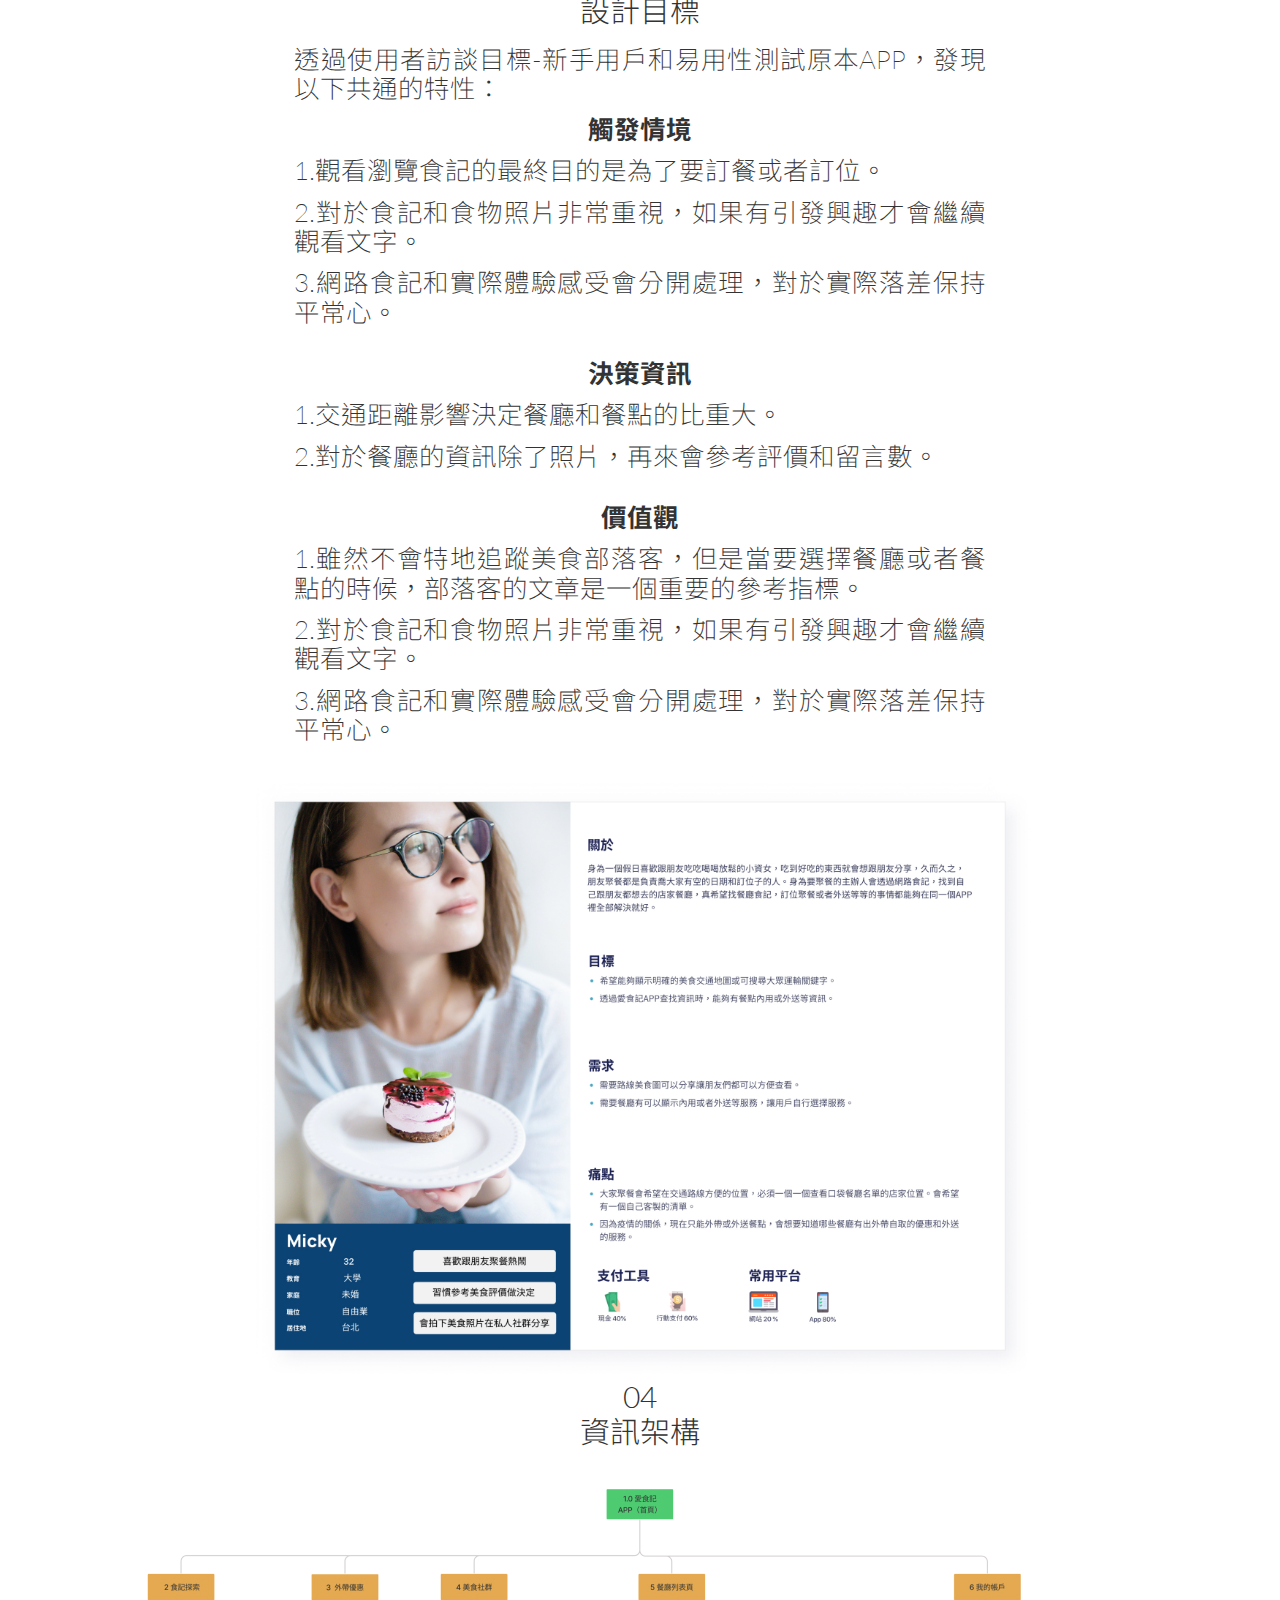
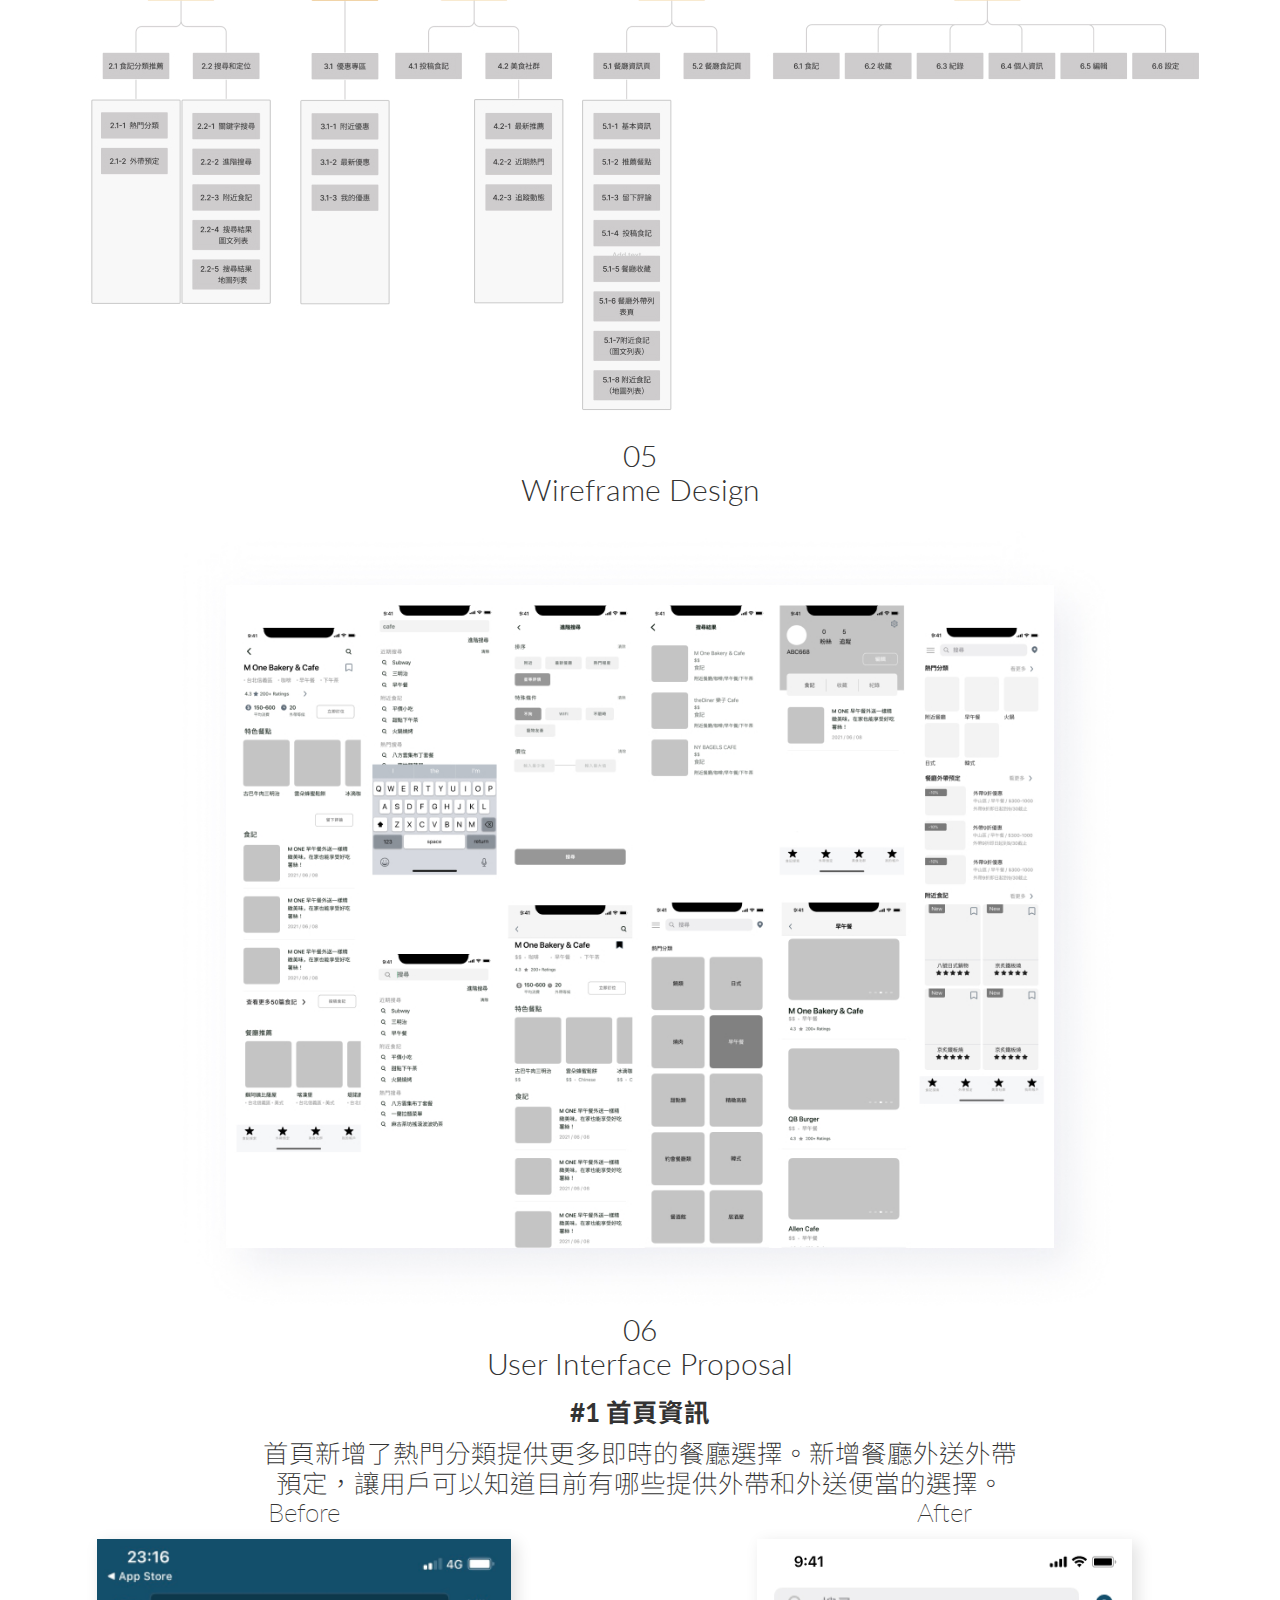
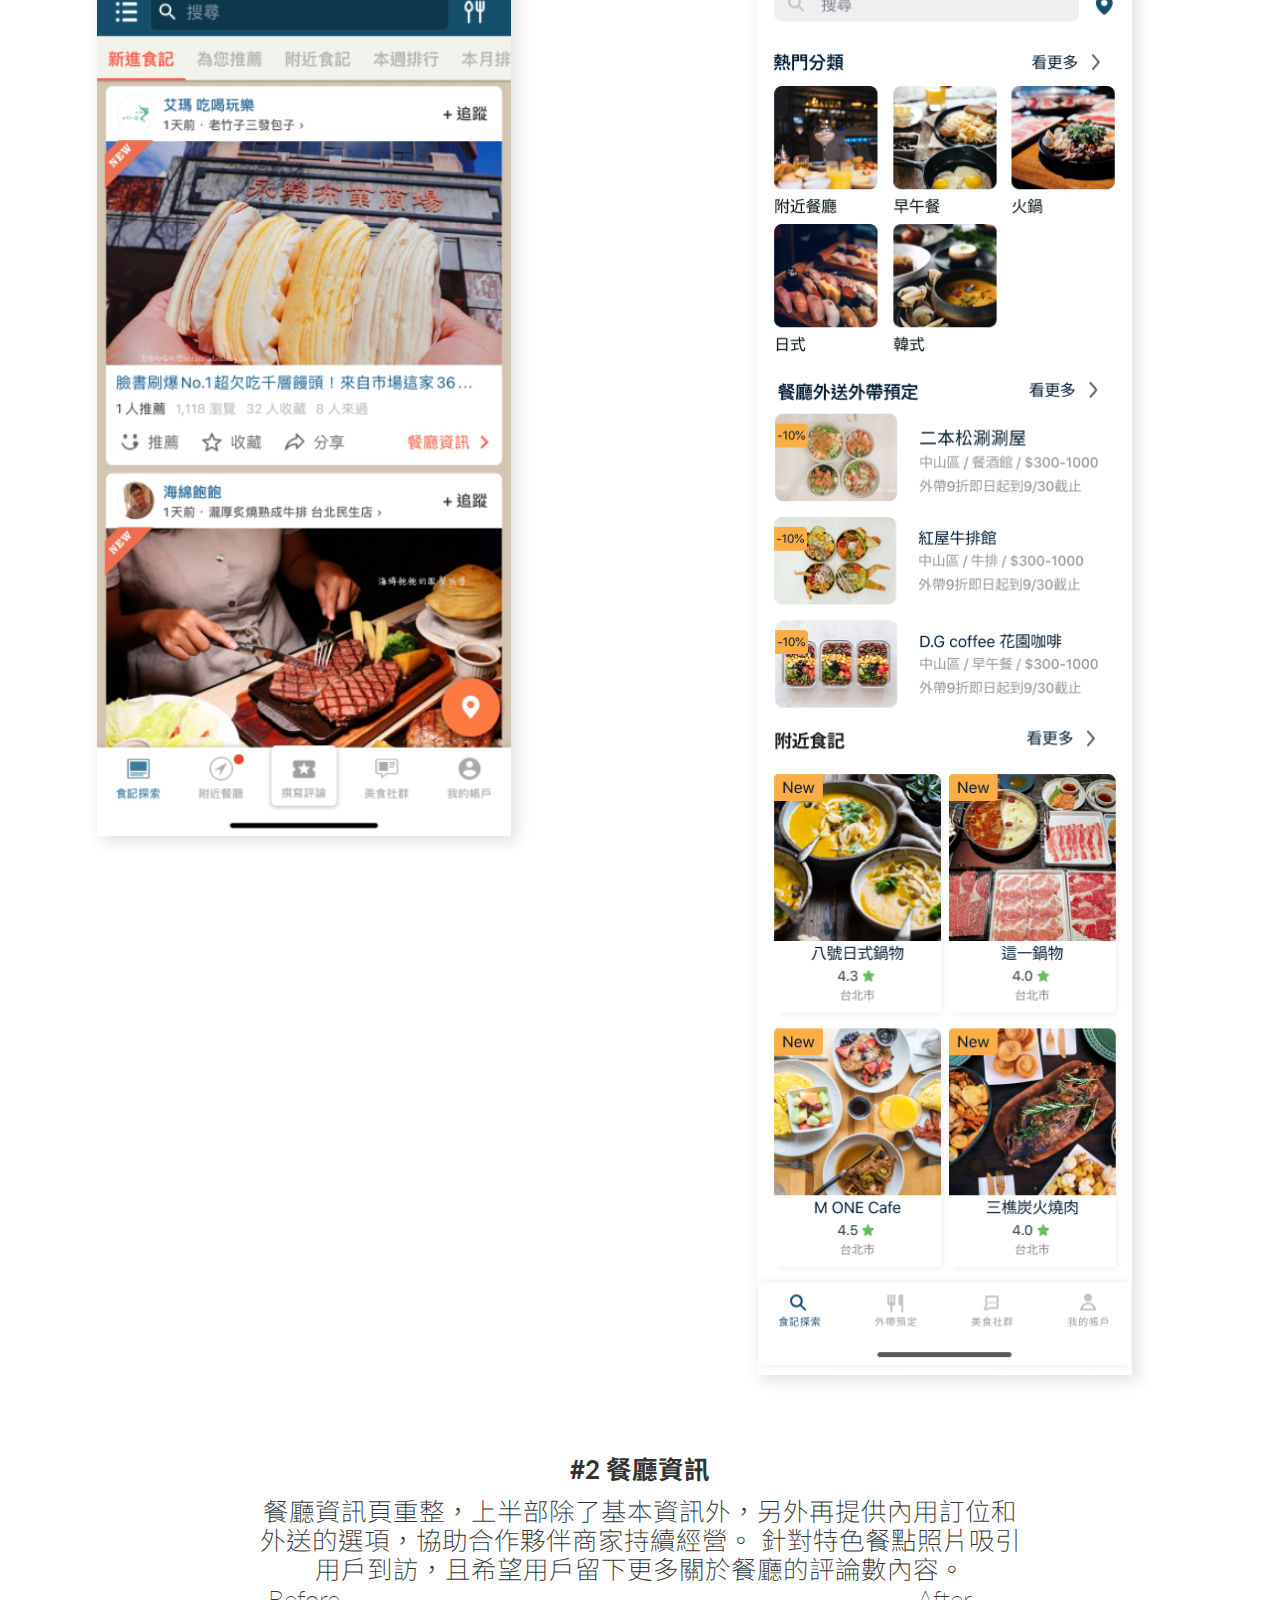
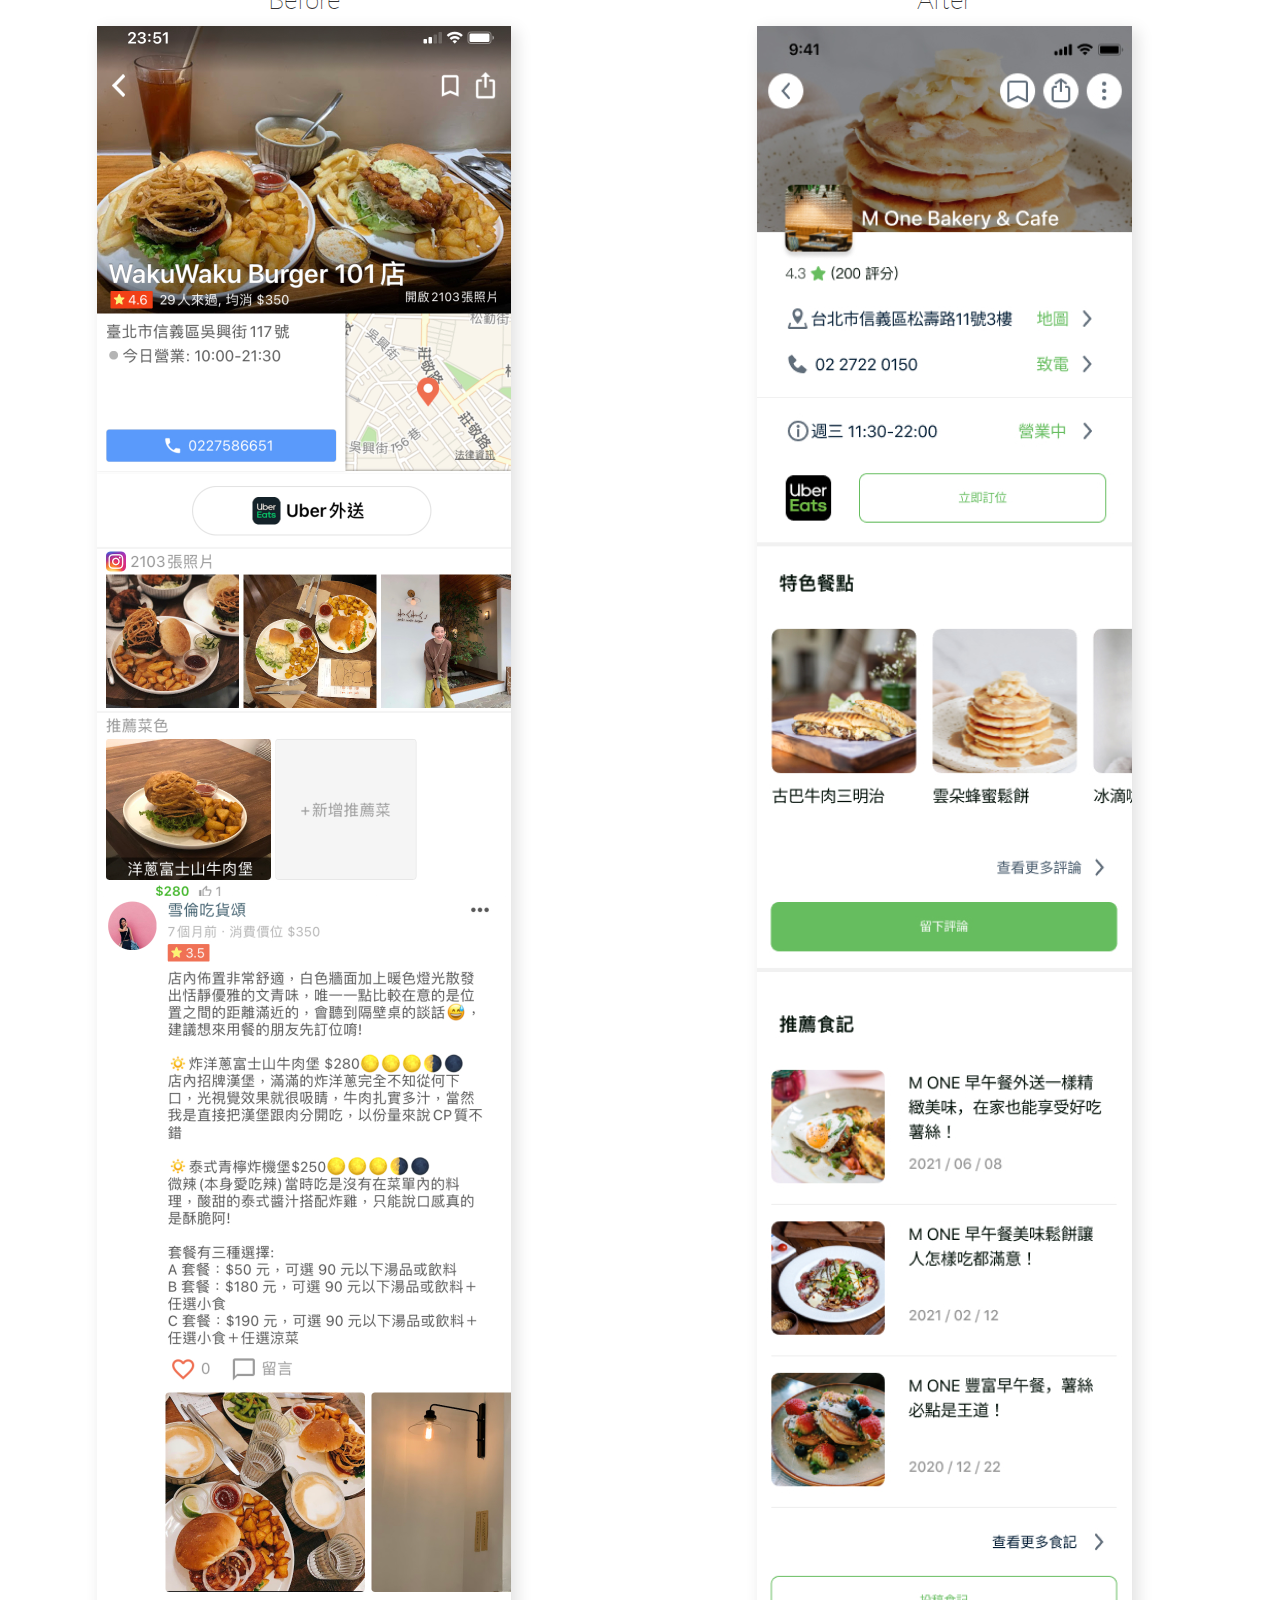
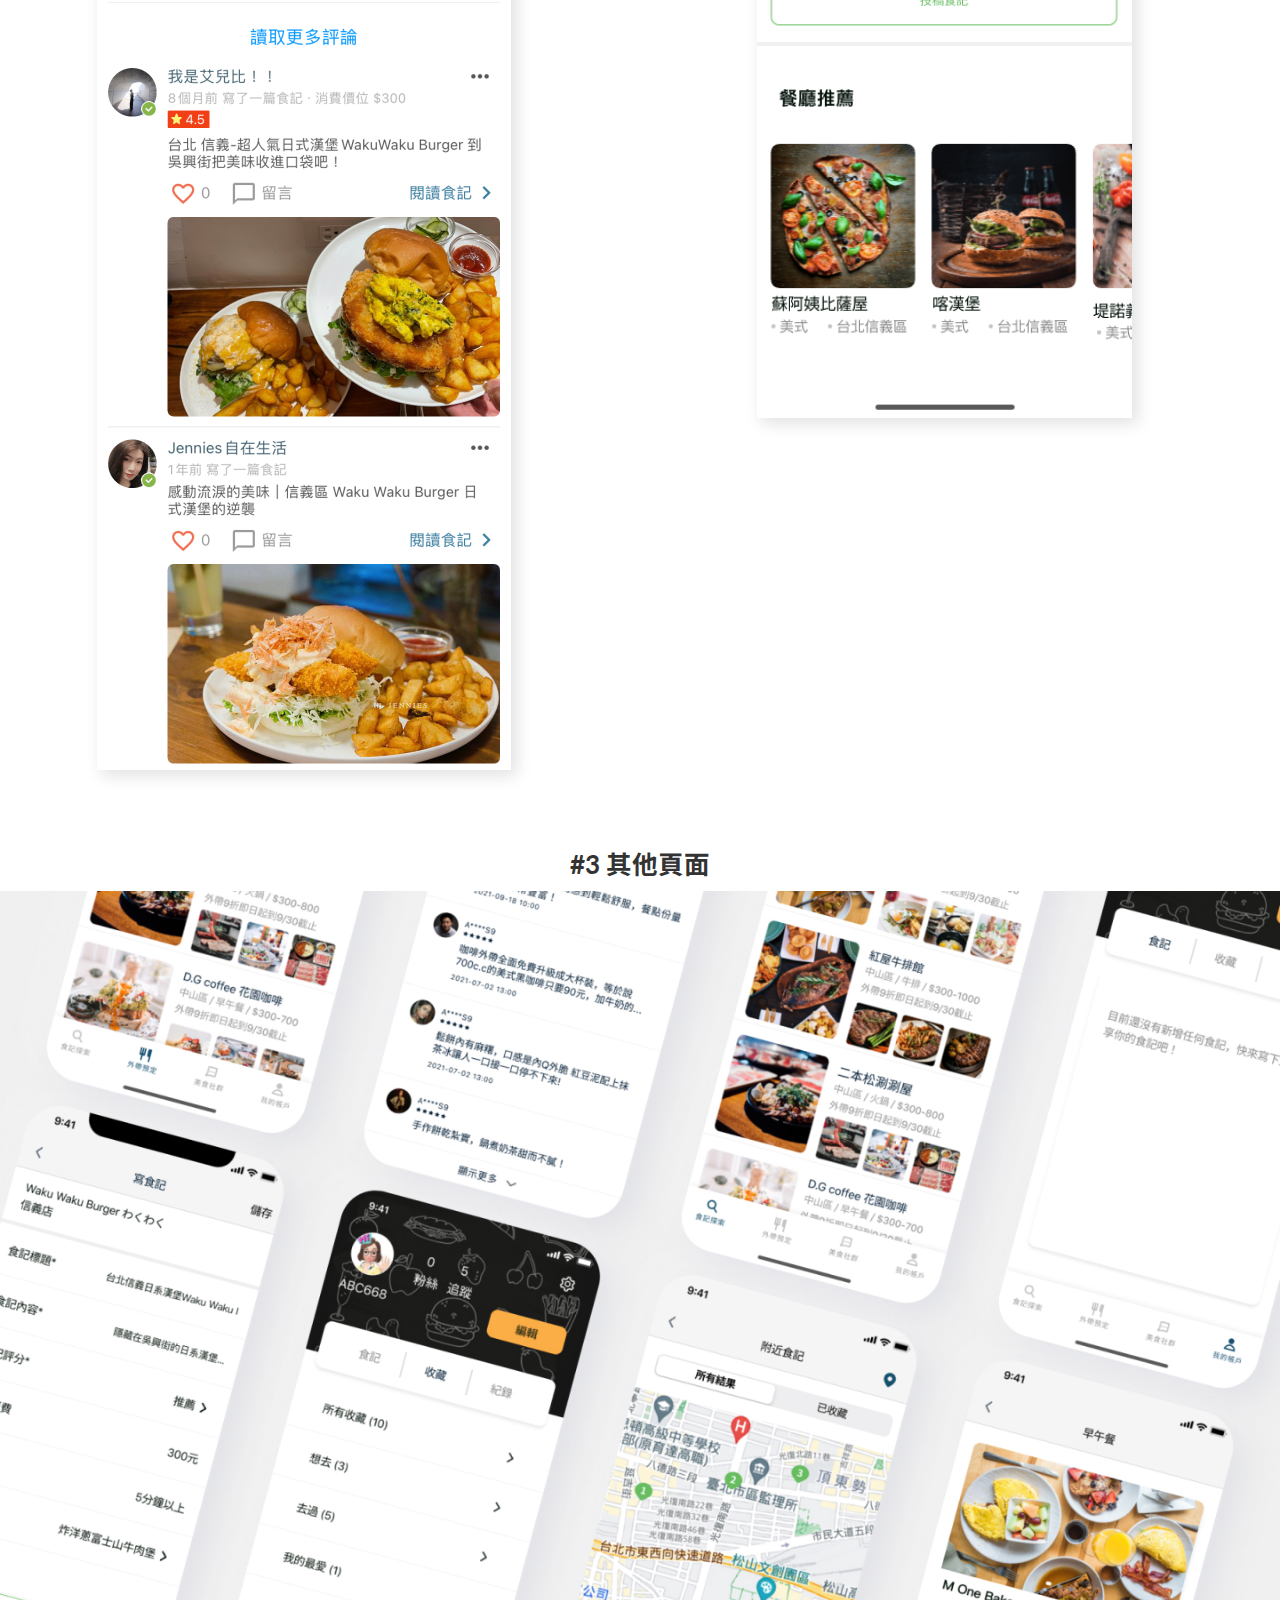
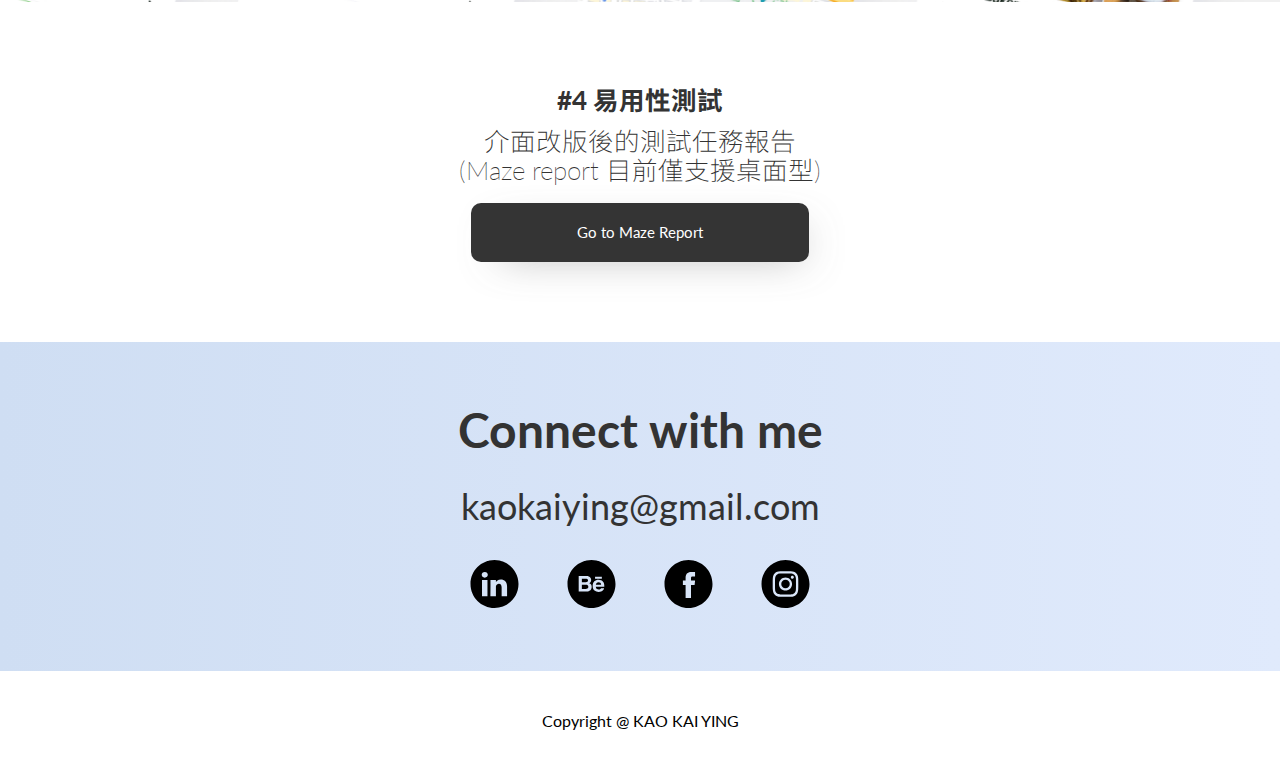
==== commit 44cc1681: "lightbox-image" ====
--- a/appproduct.html
+++ b/appproduct.html
@@ -14,6 +14,17 @@
     <meta property="og:site_name" content="kaokaiying personal UIUX website">
     <meta property="og:image:width" content="1440">
     <meta property="og:image:height" content="1013">
+
+    <!-- Global site tag (gtag.js) - Google Analytics -->
+    <script async src="https://www.googletagmanager.com/gtag/js?id=UA-166031221-1"></script>
+    <script>
+        window.dataLayer = window.dataLayer || [];
+        function gtag() { dataLayer.push(arguments); }
+        gtag('js', new Date());
+
+        gtag('config', 'UA-166031221-1');
+    </script>
+
 
     <!-- Hotjar Tracking Code for https://kaokaiying.github.io/ -->
     <script>
@@ -223,7 +234,6 @@
             <a class="lightbox" href="#persona">
                 <img src="img/app/app-persona.jpg">
             </a>
-
             <div class="lightbox-target" id="persona">
                 <img src="img/app/app-persona.jpg">
                 <a class="lightbox-close" href="#"></a>
--- a/css/style.css
+++ b/css/style.css
@@ -1122,9 +1122,7 @@
 
 /* footer */
 
-#footer{
-
-}
+
 
 .footer-container{
     width: 100%;
@@ -1199,7 +1197,7 @@
 .copyright{
     width: 100%;
     text-align: center; 
-    font size: 16px;
+    font-size: 16px;
     line-height:19px;
     padding:40px 0px;
 }
@@ -1347,13 +1345,11 @@
     margin: 0;
     padding: 0;
     text-align: center;
-    
 }
 
 
 .lightbox img{
-    max-height: 100%;
-    max-width: 100%;
+    max-height: 600px;
 }
 
 /* Styles the lightbox, removes it from sight and adds the fade-in transition */
@@ -1361,7 +1357,8 @@
     position: fixed;
     left: 0;
     top: 0;
-    width: 100%;
+    width:100%;  
+    height:100vh;
     background: rgba(0,0,0,.7);
     opacity: 0;
     -webkit-transition: opacity .5s ease-in-out;
@@ -1399,7 +1396,7 @@
 @media screen and (max-width:375px){
     .lightbox-target img {
         top: 30%;
-                     
+        max-height: 600px;
     }
     .lightbox-target:target a.lightbox-close {
         top: 30%;
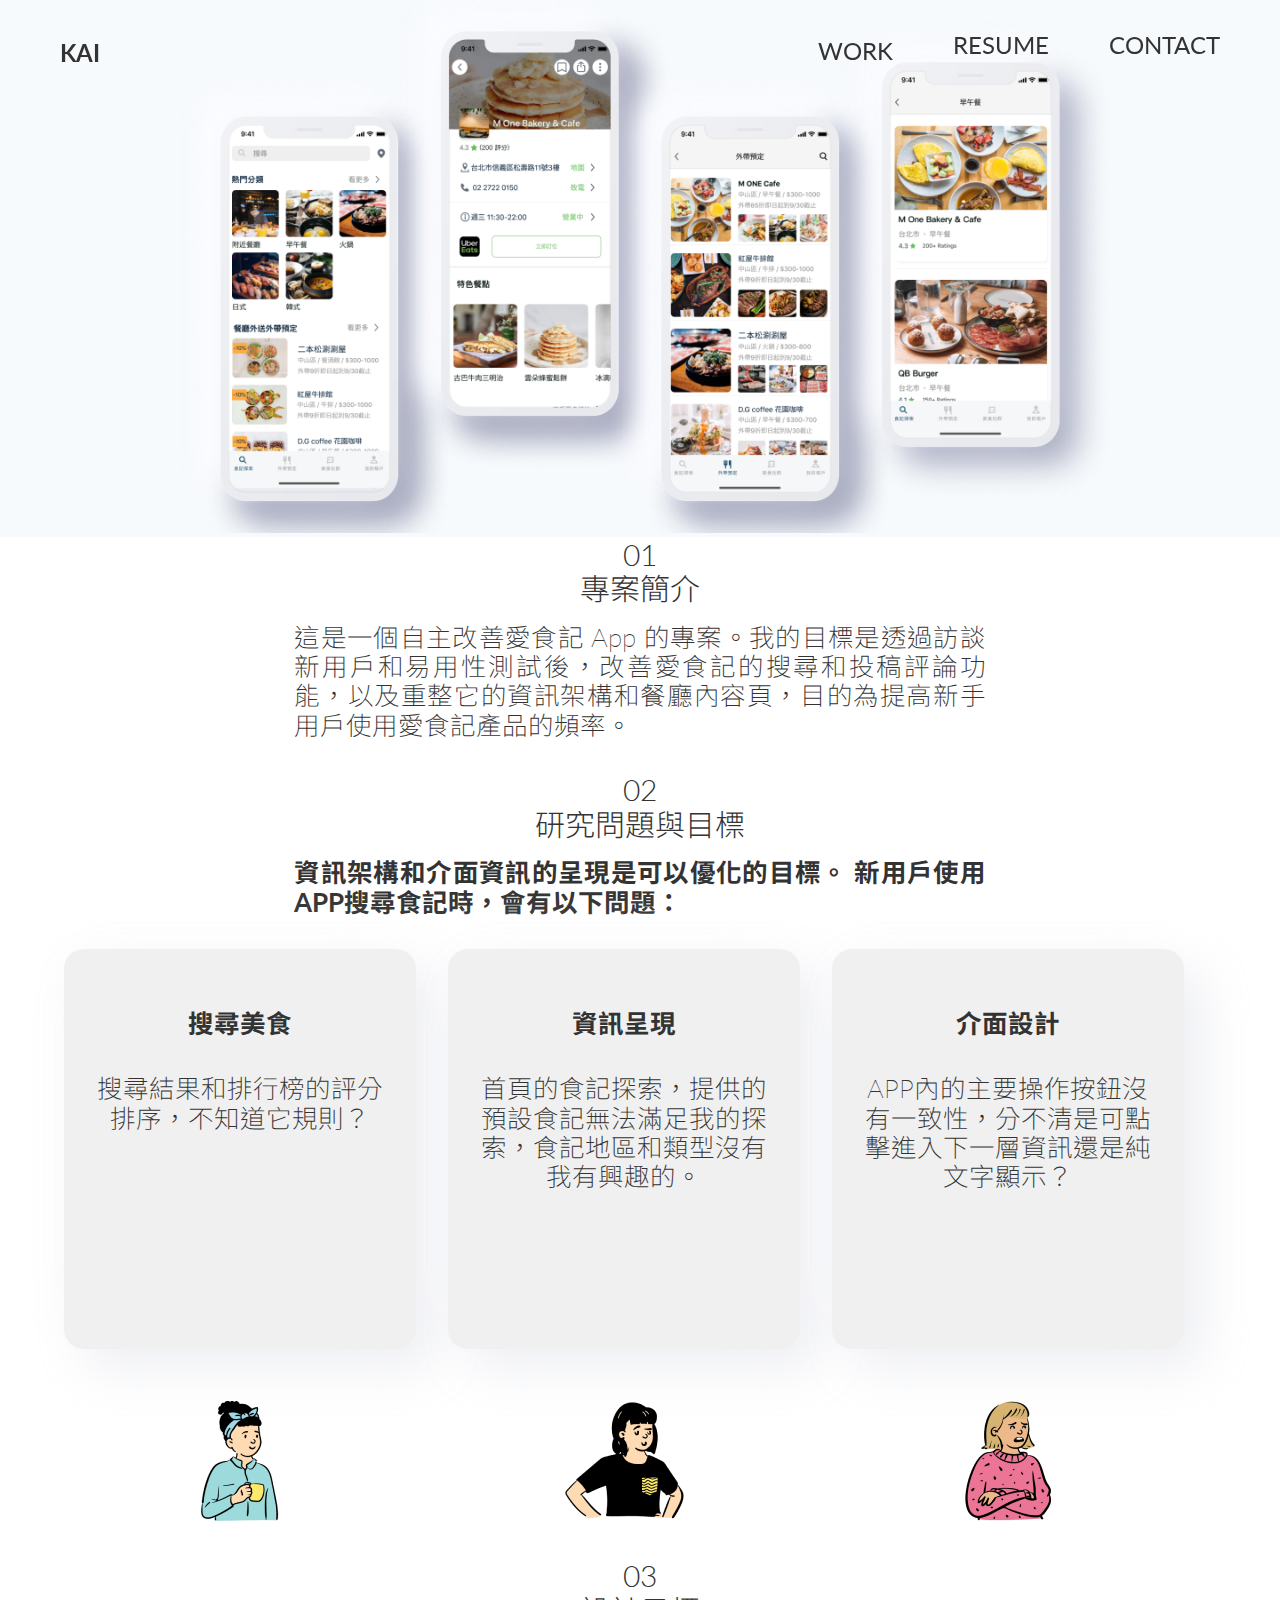
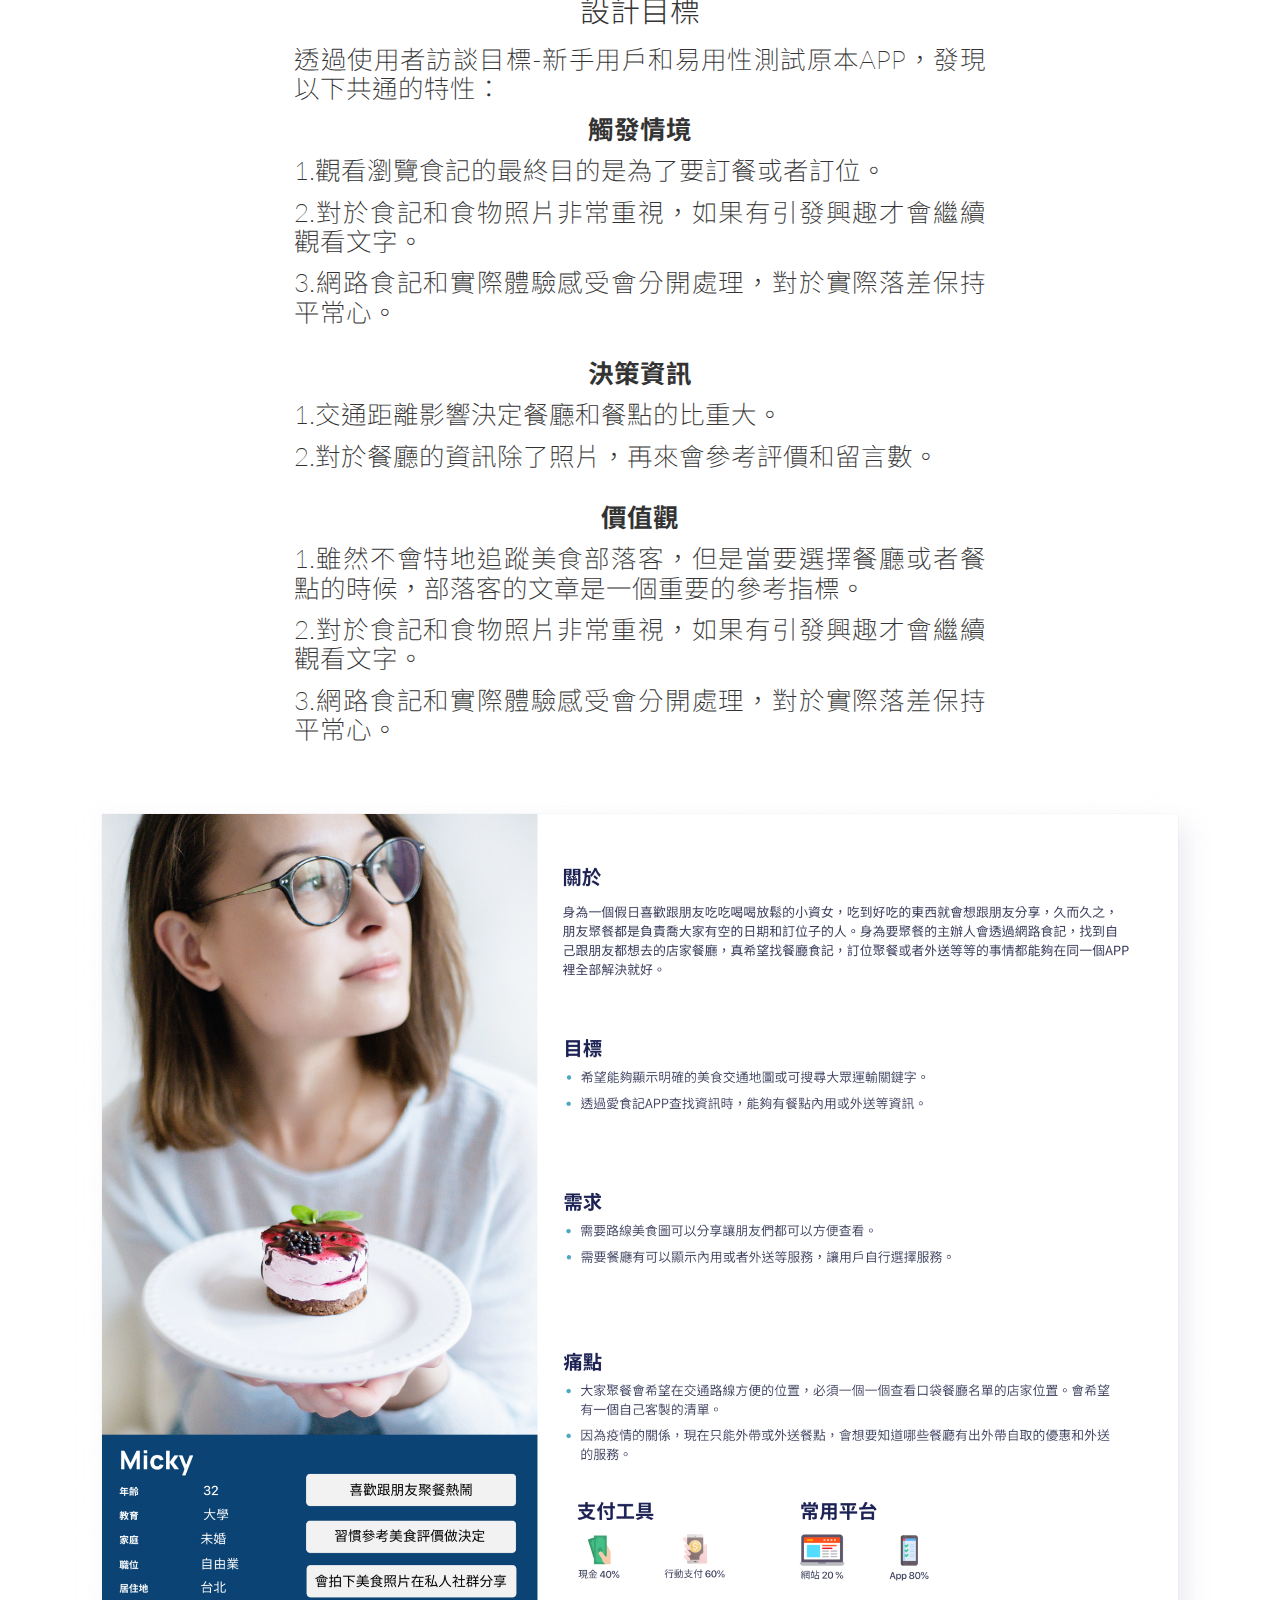
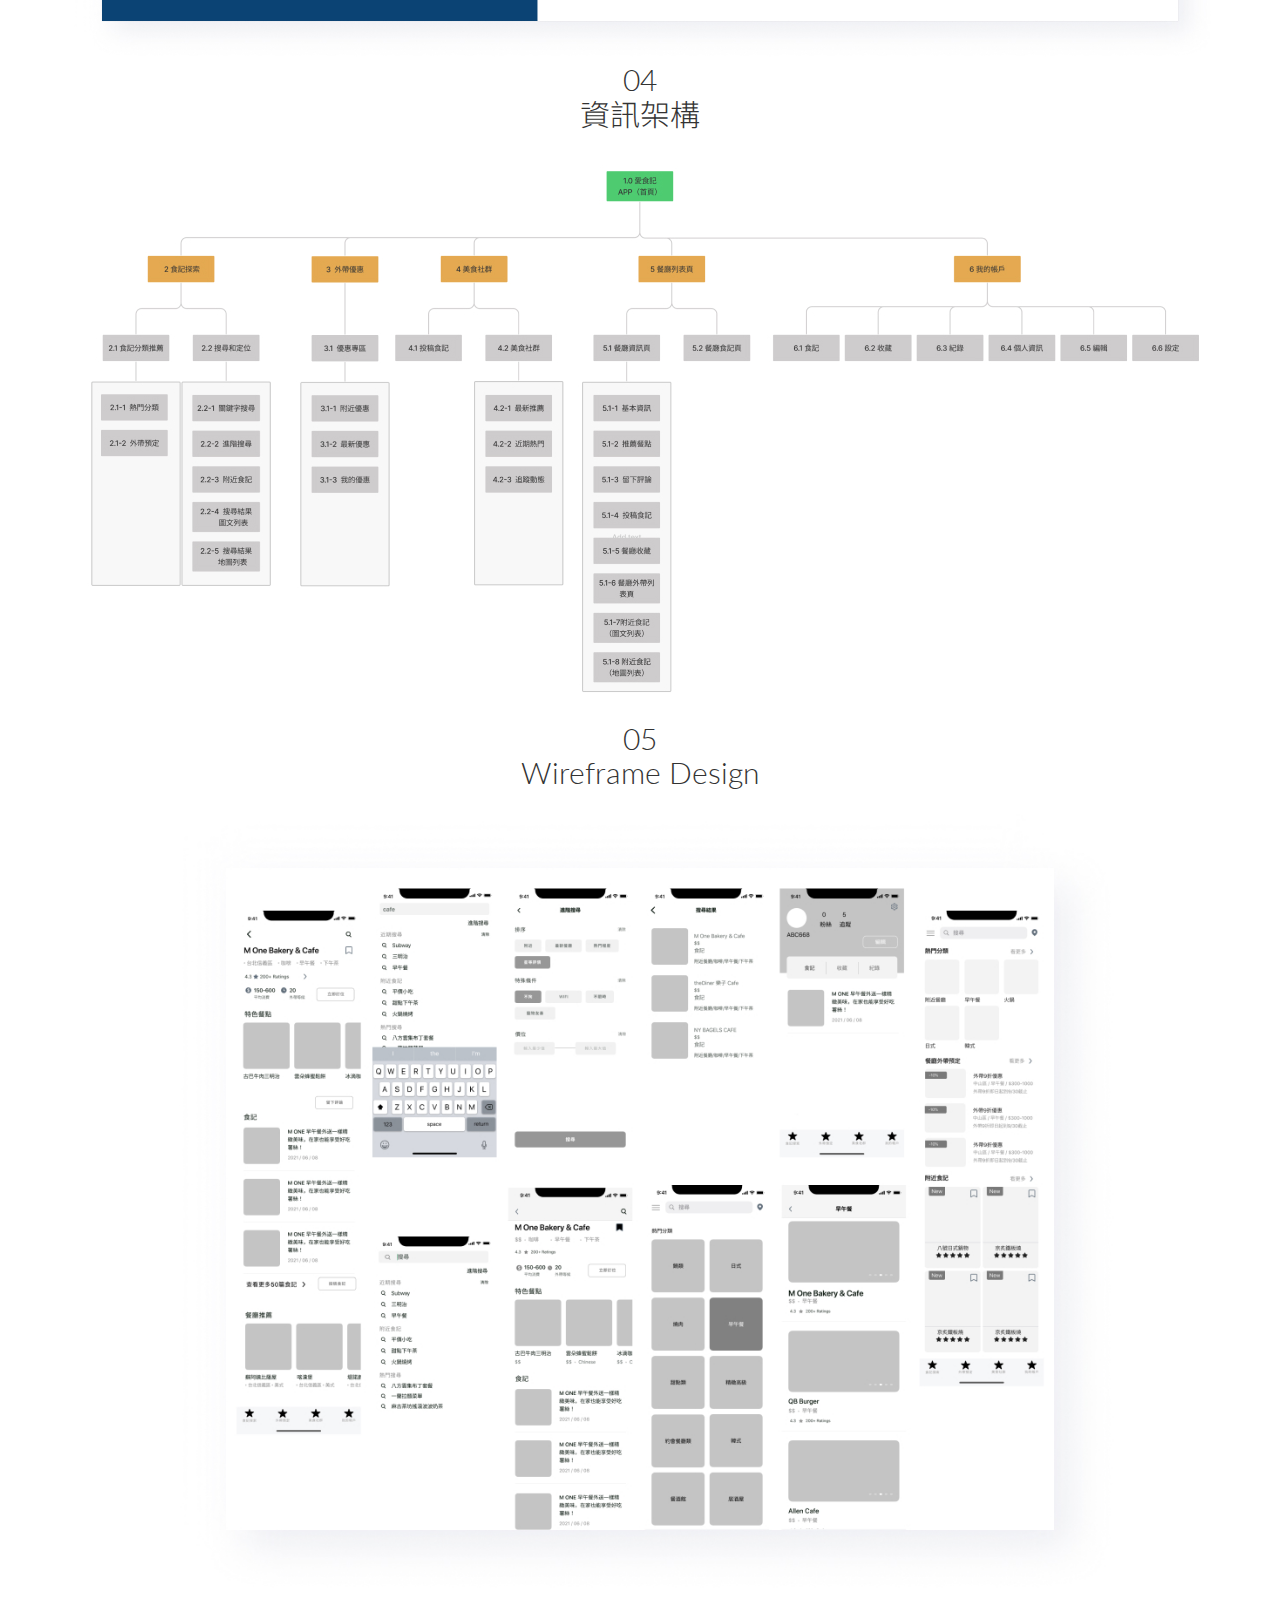
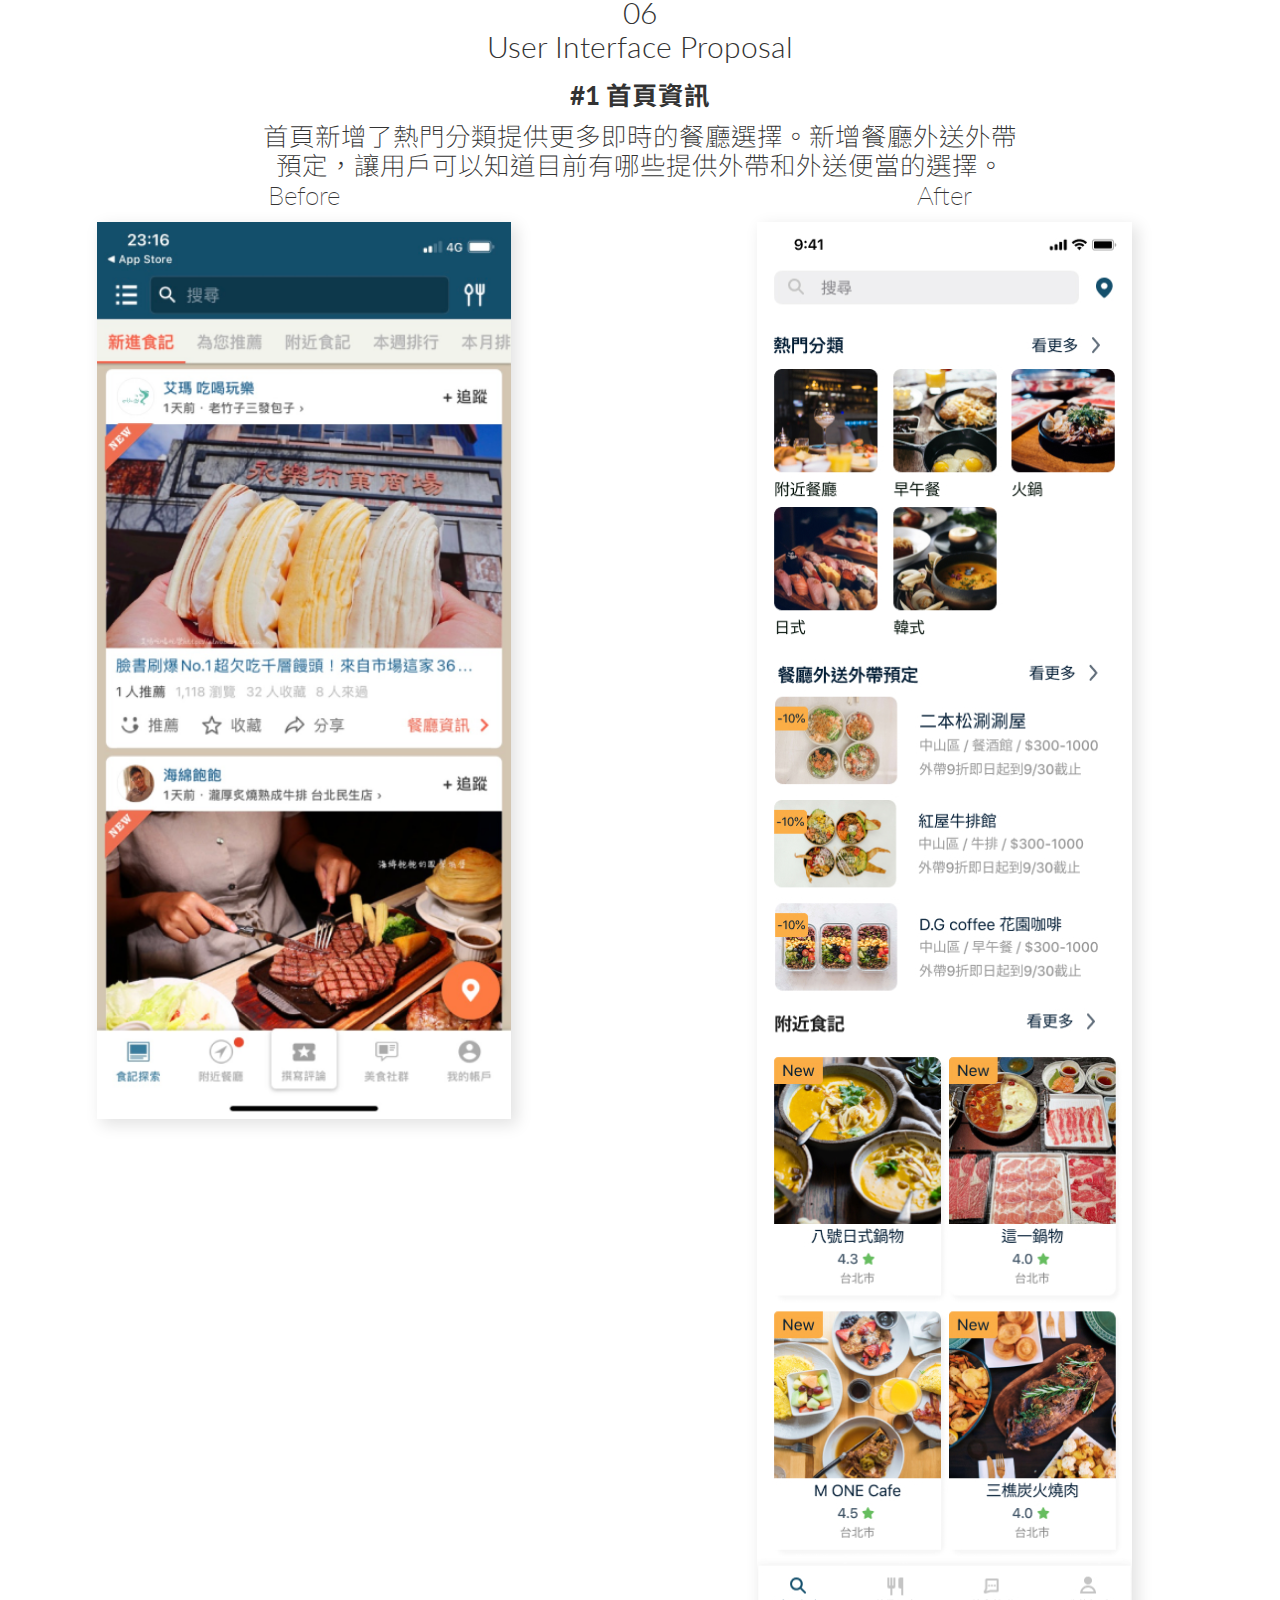
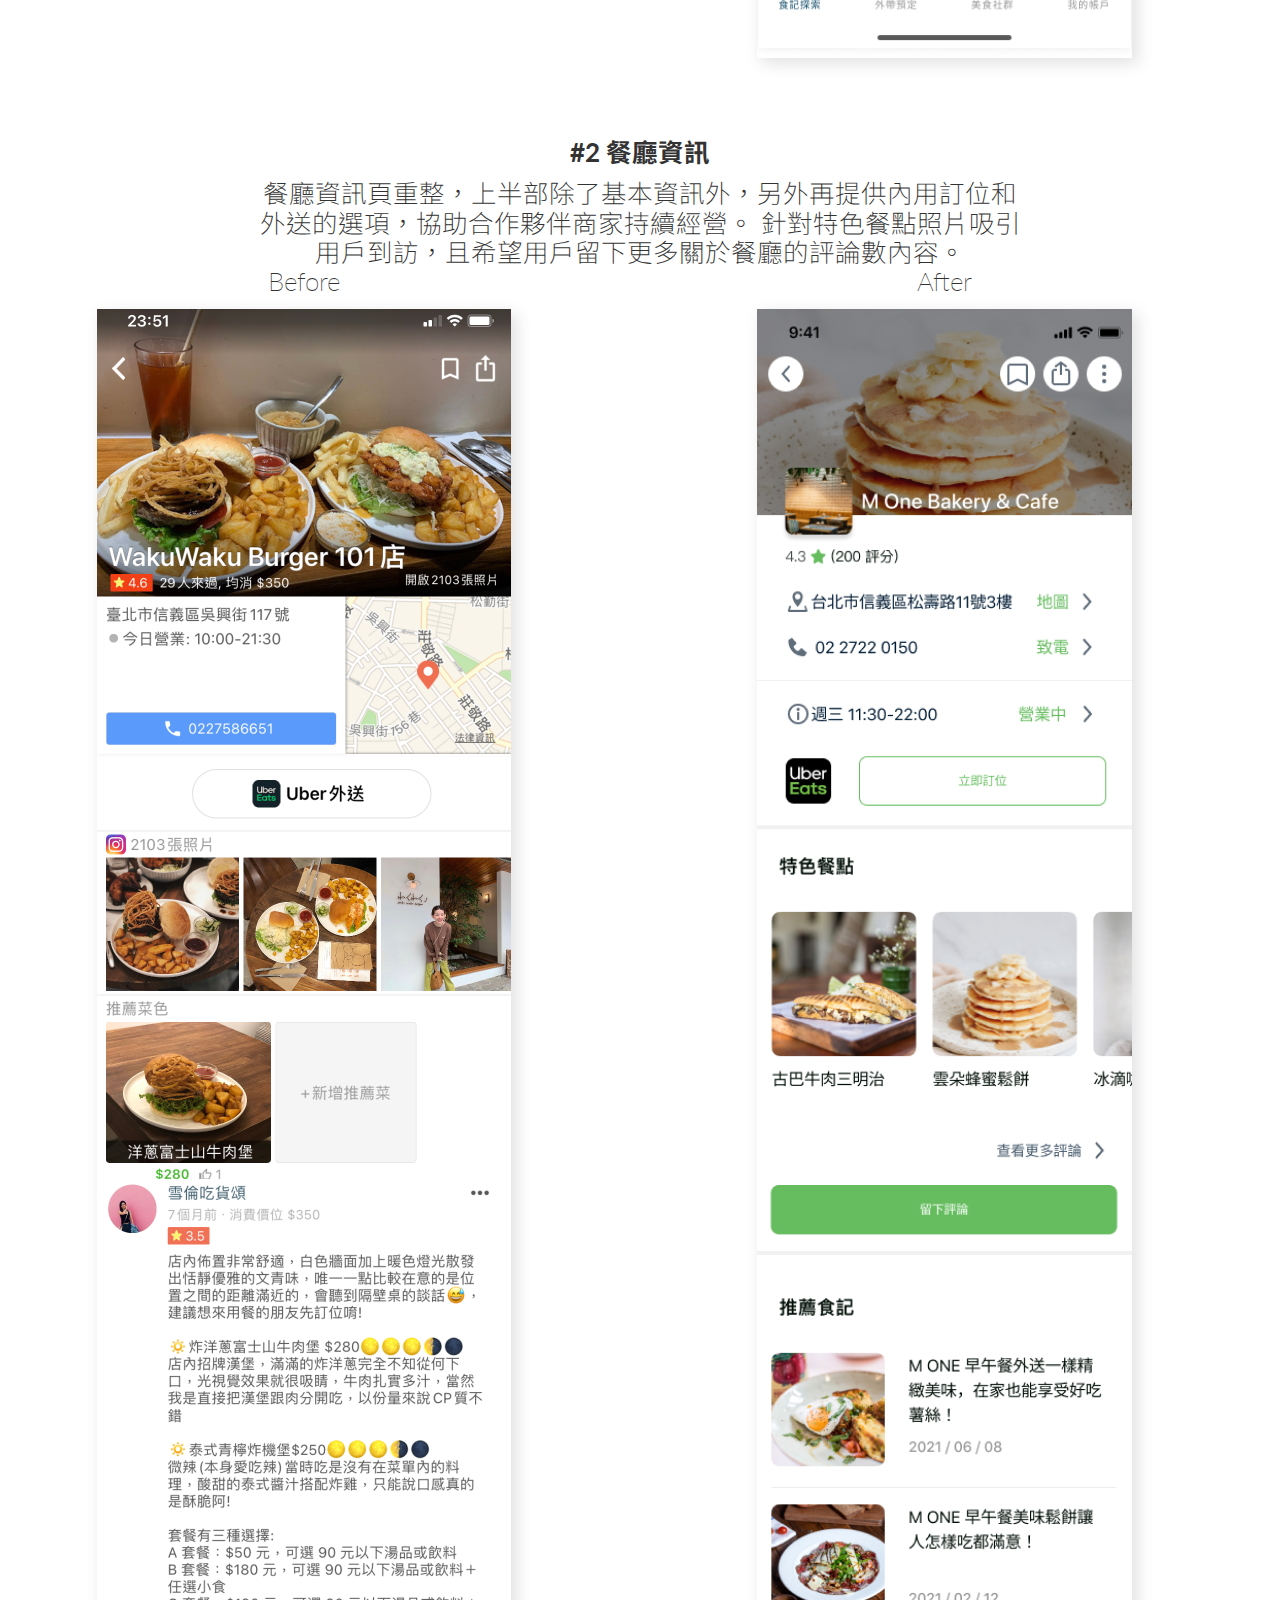
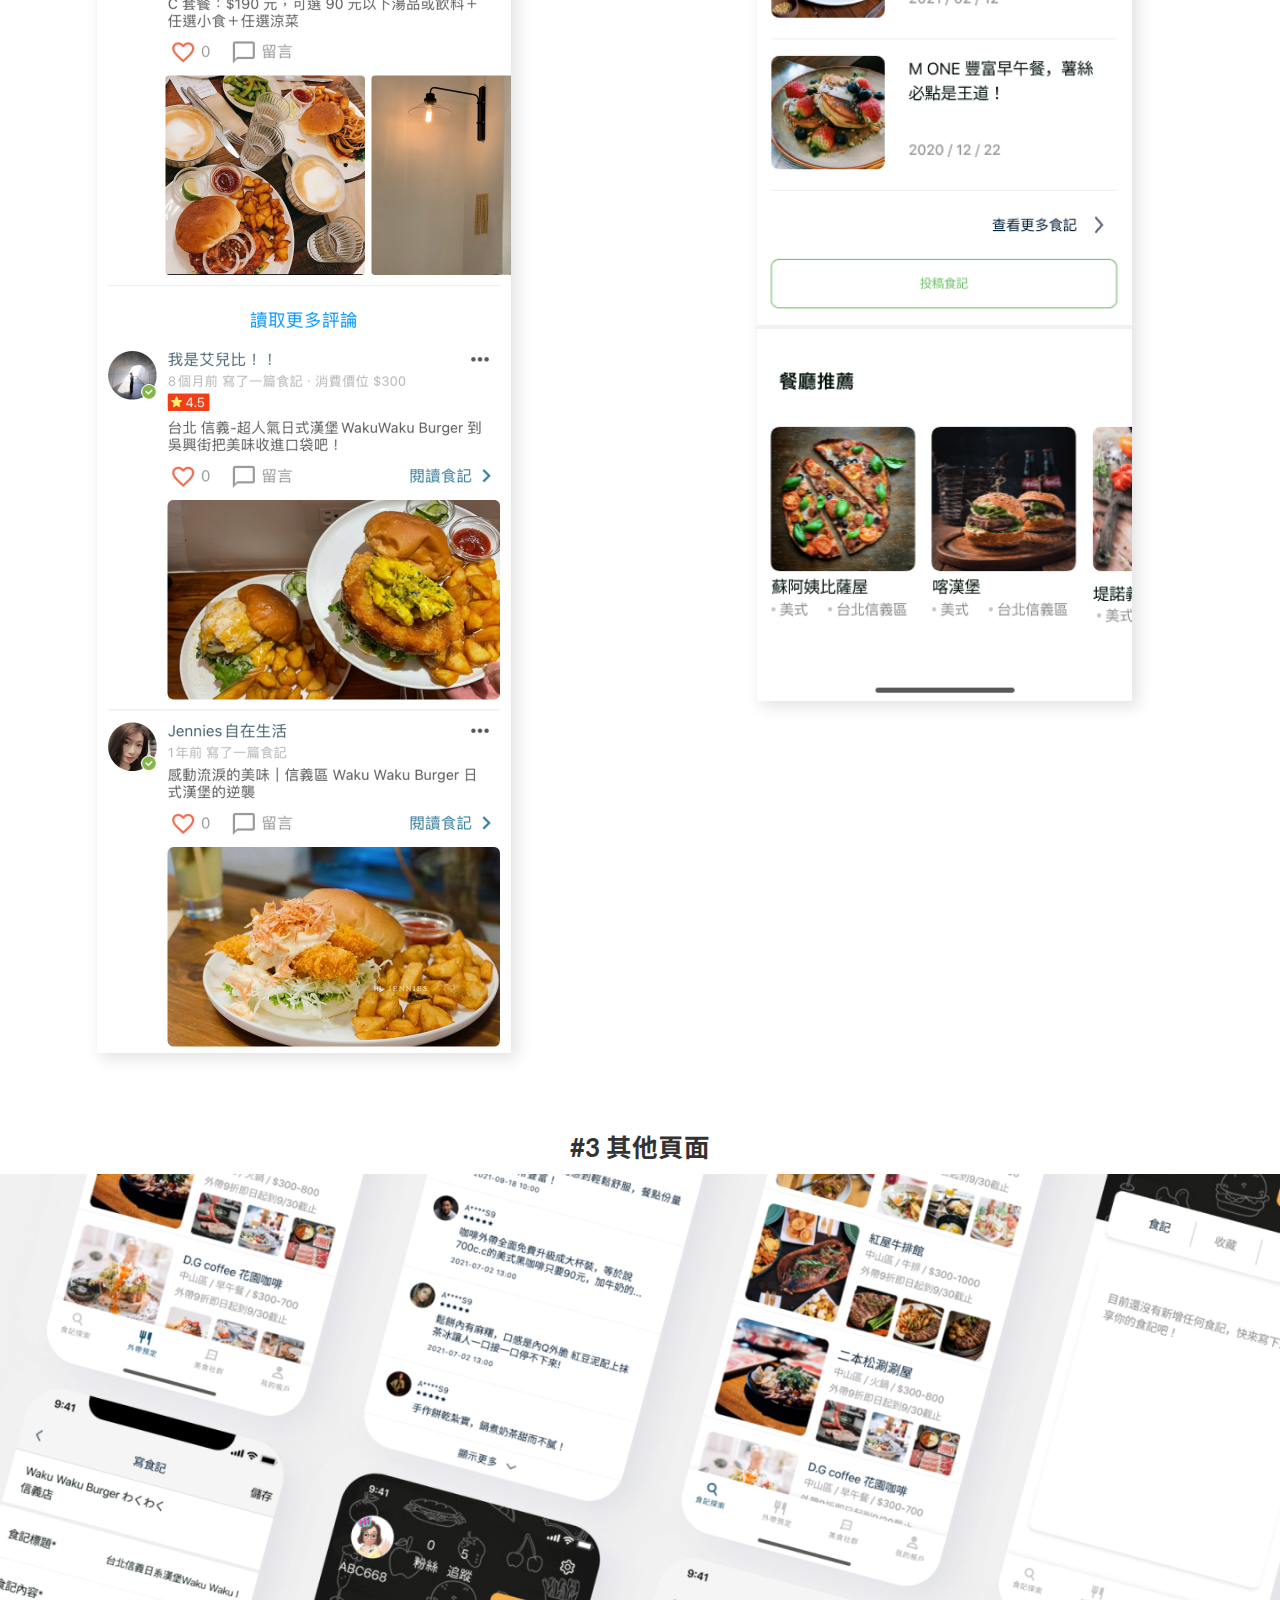
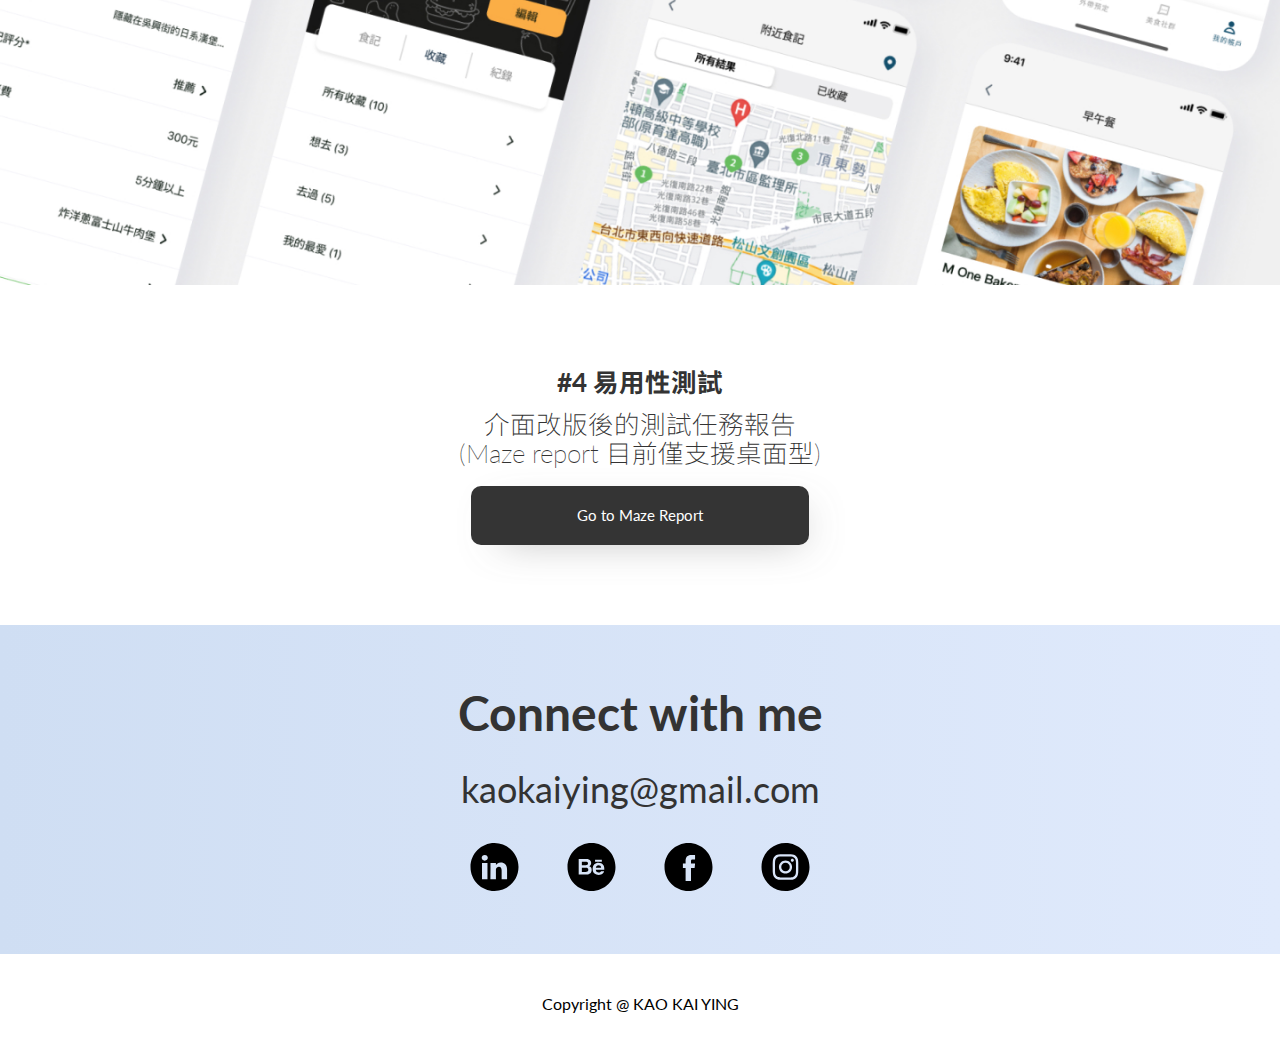
==== commit 1af174db: "lightbox-remove" ====
--- a/appproduct.html
+++ b/appproduct.html
@@ -15,28 +15,6 @@
     <meta property="og:image:width" content="1440">
     <meta property="og:image:height" content="1013">
 
-    <!-- Global site tag (gtag.js) - Google Analytics -->
-    <script async src="https://www.googletagmanager.com/gtag/js?id=UA-166031221-1"></script>
-    <script>
-        window.dataLayer = window.dataLayer || [];
-        function gtag() { dataLayer.push(arguments); }
-        gtag('js', new Date());
-
-        gtag('config', 'UA-166031221-1');
-    </script>
-
-
-    <!-- Hotjar Tracking Code for https://kaokaiying.github.io/ -->
-    <script>
-        (function (h, o, t, j, a, r) {
-            h.hj = h.hj || function () { (h.hj.q = h.hj.q || []).push(arguments) };
-            h._hjSettings = { hjid: 2705388, hjsv: 6 };
-            a = o.getElementsByTagName('head')[0];
-            r = o.createElement('script'); r.async = 1;
-            r.src = t + h._hjSettings.hjid + j + h._hjSettings.hjsv;
-            a.appendChild(r);
-        })(window, document, 'https://static.hotjar.com/c/hotjar-', '.js?sv=');
-    </script>
 
 
     <title>Portfolio Website Kaiying</title>
@@ -81,9 +59,6 @@
                 </ul>
                 <li><a href="resume.html" class="navbar-item-style">RESUME</a></li>
                 <li><a href="#footer" class="navbar-item-style">CONTACT</a></li>
-
-
-
             </ul>
             <ul id="popup-menu" class="nav">
                 <li class="nav-item">
@@ -231,13 +206,15 @@
 
 
             <!-- 點擊放大圖  -->
-            <a class="lightbox" href="#persona">
-                <img src="img/app/app-persona.jpg">
-            </a>
-            <div class="lightbox-target" id="persona">
+            <img src="img/app/app-persona.jpg">
+            <!---<a class="lightbox" href="#persona">
+                
+            </a>--->
+            <!------<div class="lightbox-target" id="persona">
                 <img src="img/app/app-persona.jpg">
                 <a class="lightbox-close" href="#"></a>
-            </div>
+            </div>-------->
+
     </div>
 
 
@@ -415,6 +392,13 @@
 
 
     })
+
+
+
+
+
+
+
 </script>
 
 <script>
@@ -444,6 +428,8 @@
 
 
 
+
+
 <!-- js end -->
 
 </html>--- a/css/style.css
+++ b/css/style.css
@@ -1073,6 +1073,7 @@
 }
 
 @media screen and (max-width:375px){
+    
     .other-info .title{
         font-size:32px;
         line-height:42px;
@@ -1323,6 +1324,10 @@
 }
 
 @media screen and (max-width:375px){
+    .web-banner-container img{
+        max-width:100%;
+        padding-top: 100px;
+    }
     .main-problem{
         height: 450px;
     }
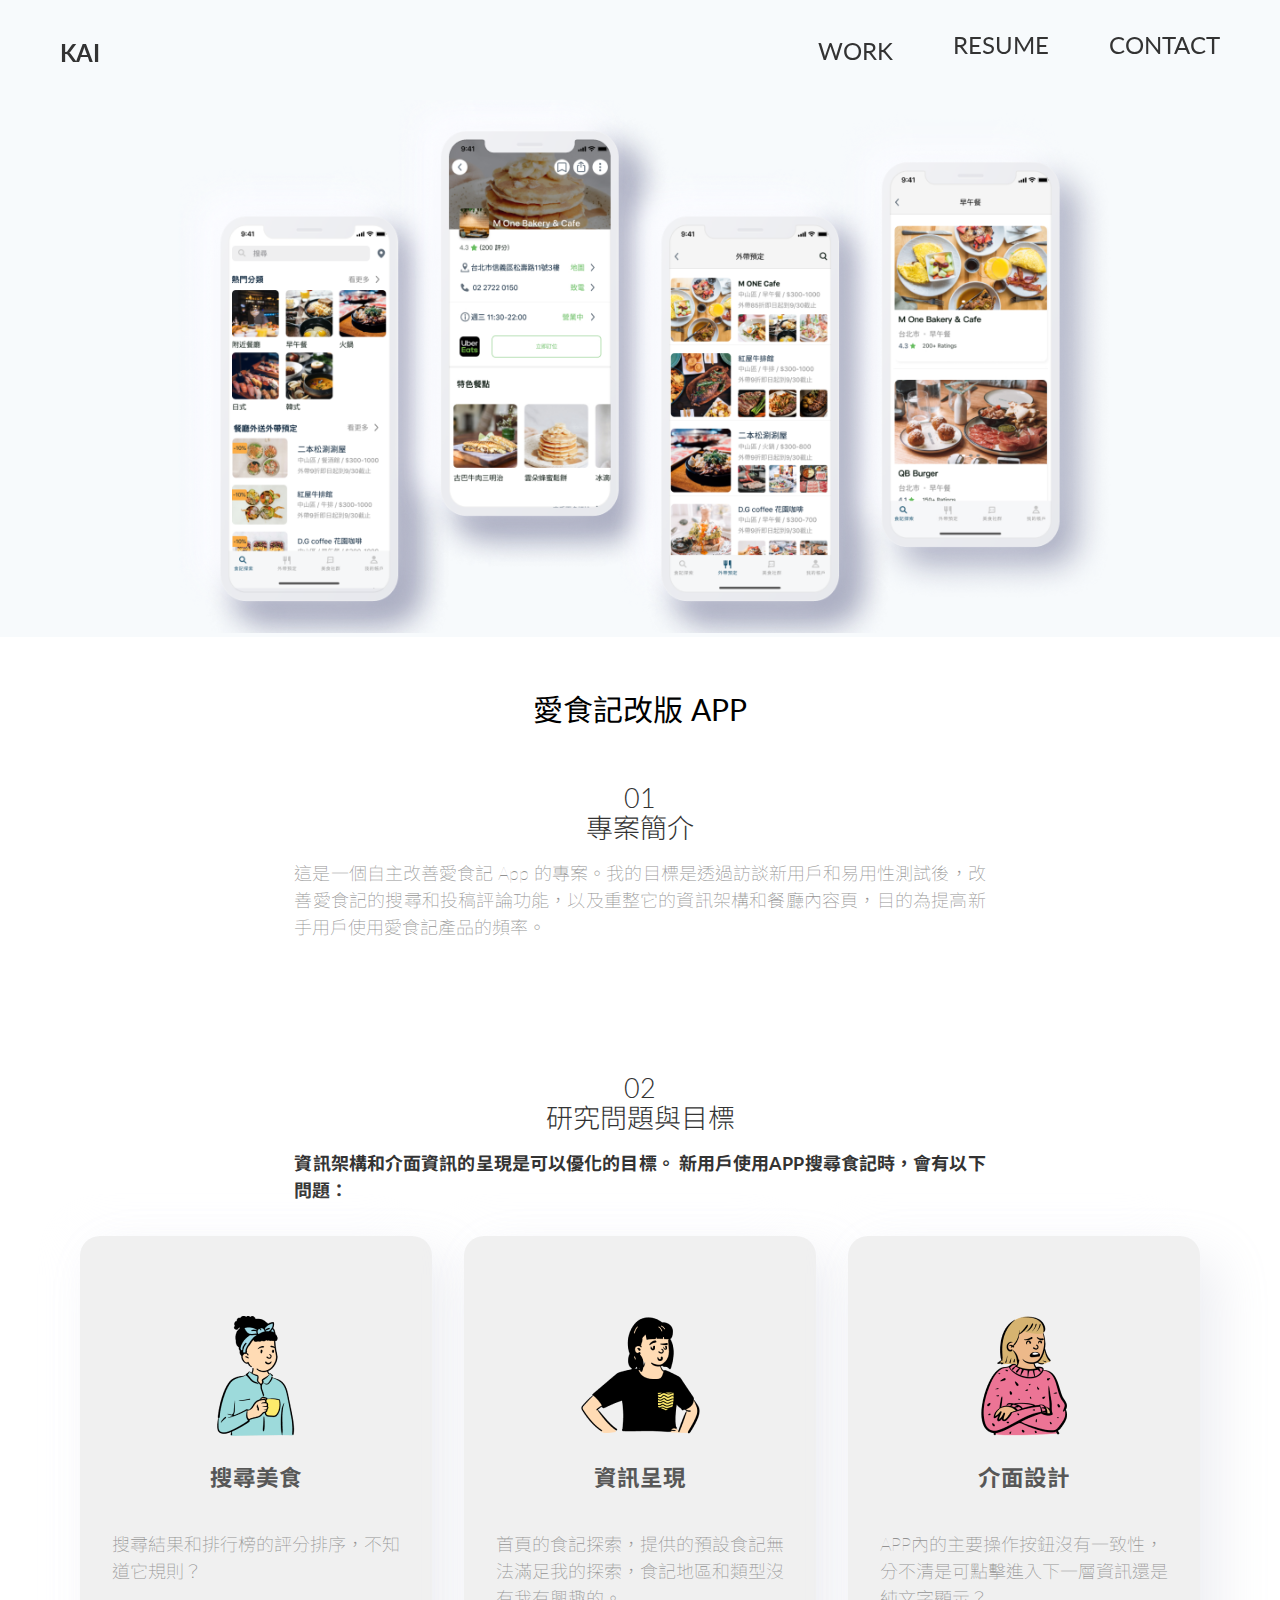
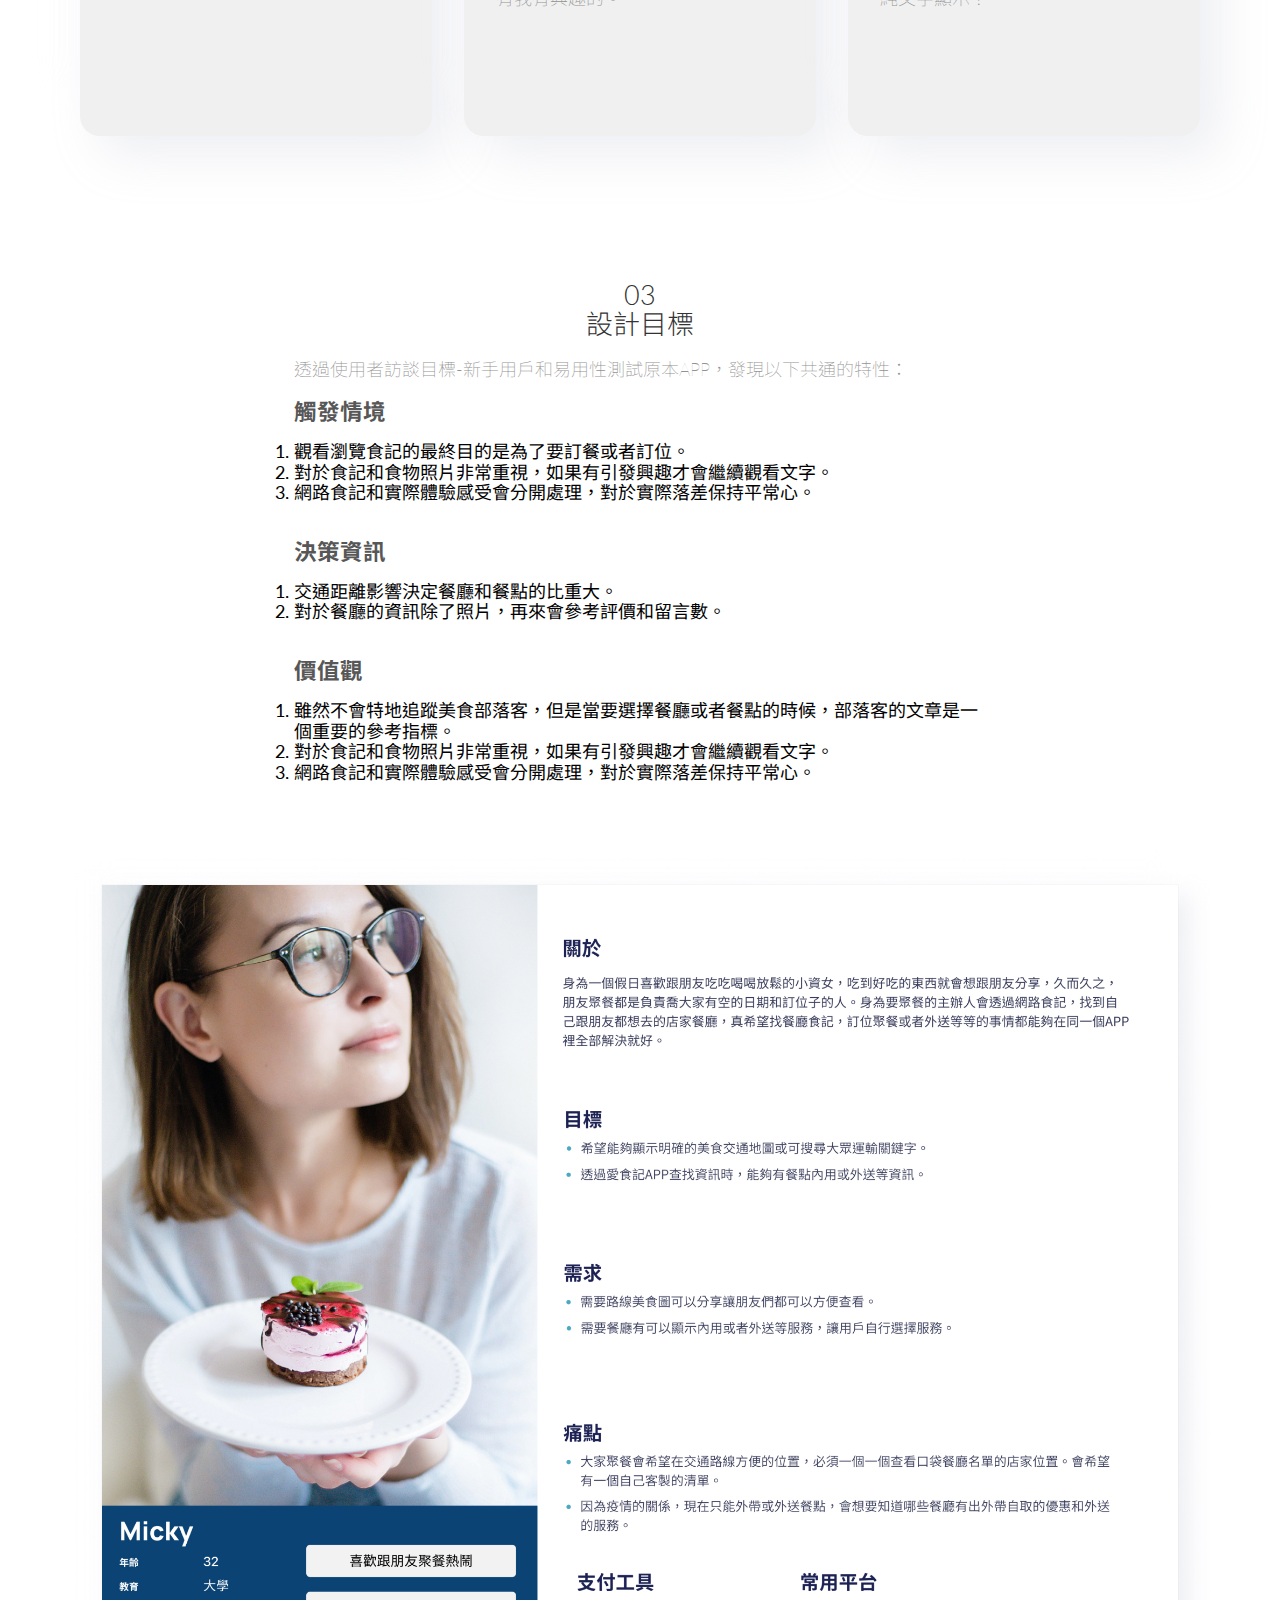
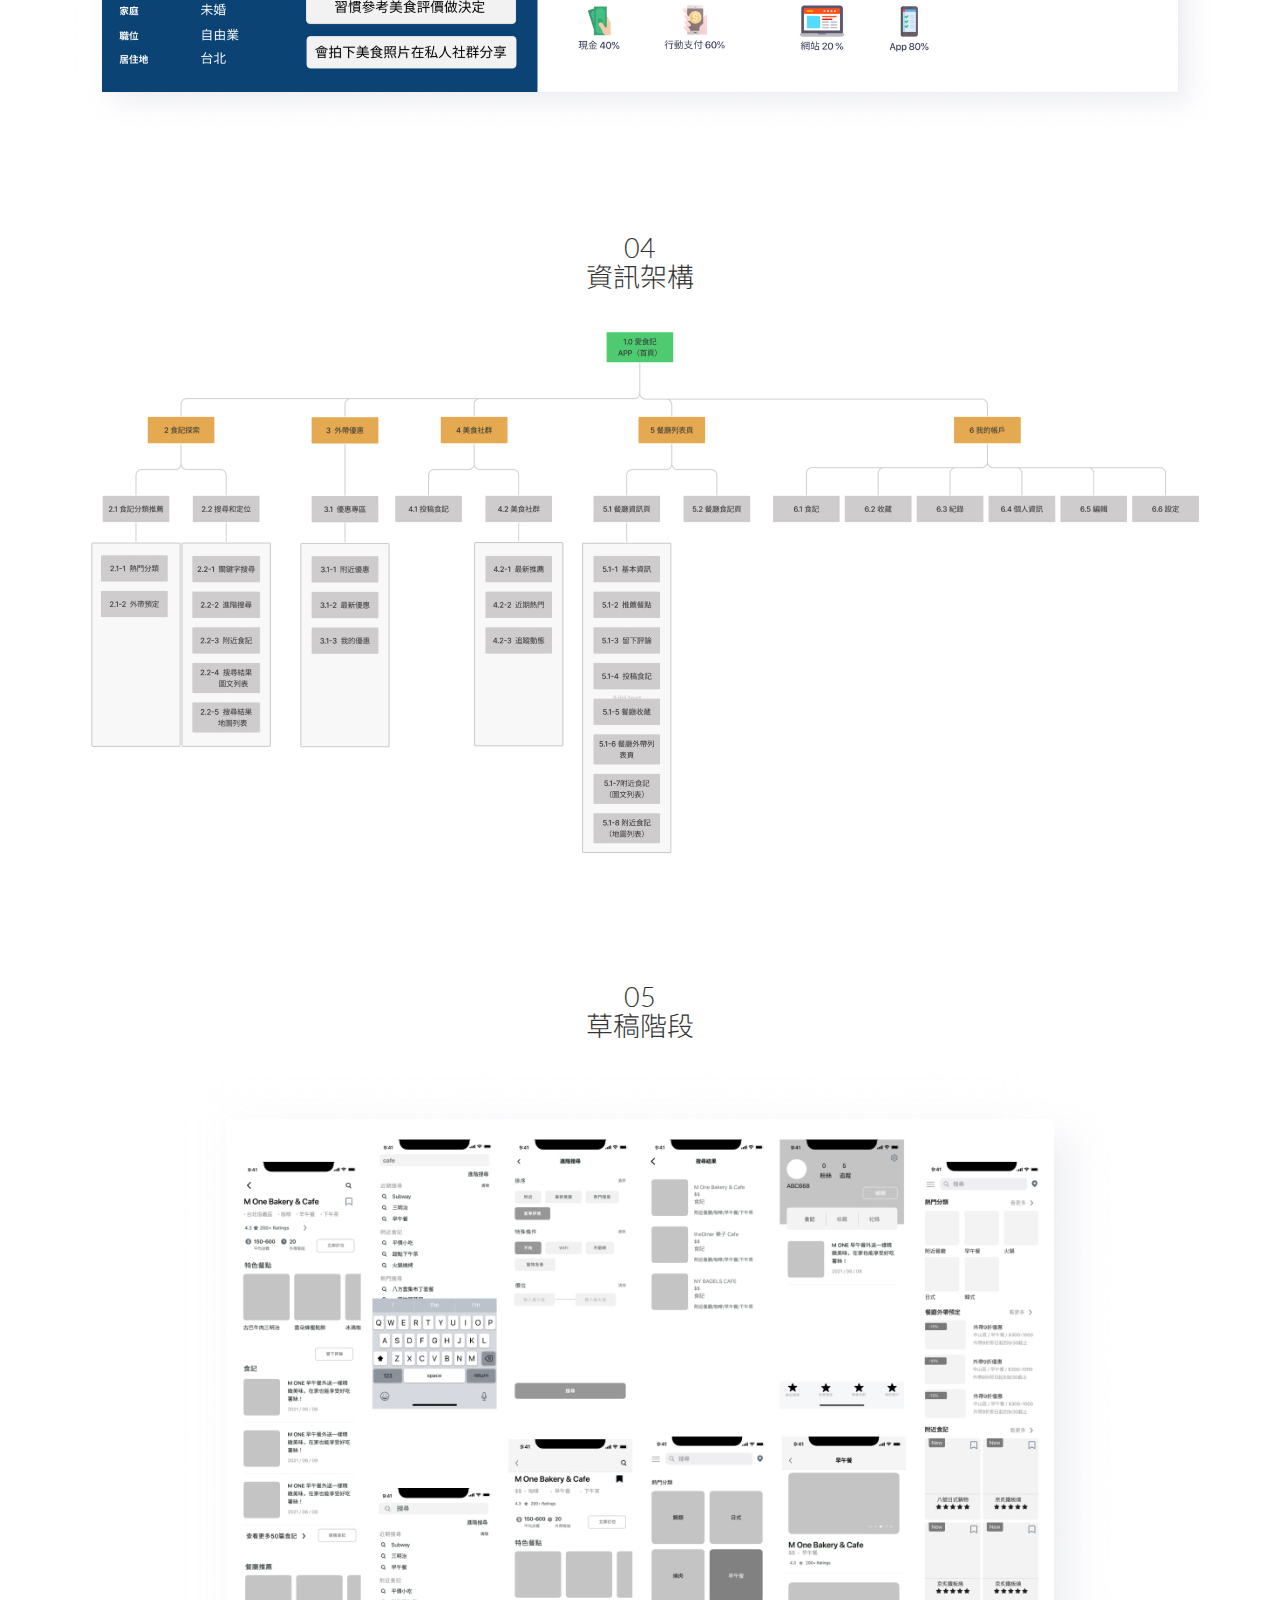
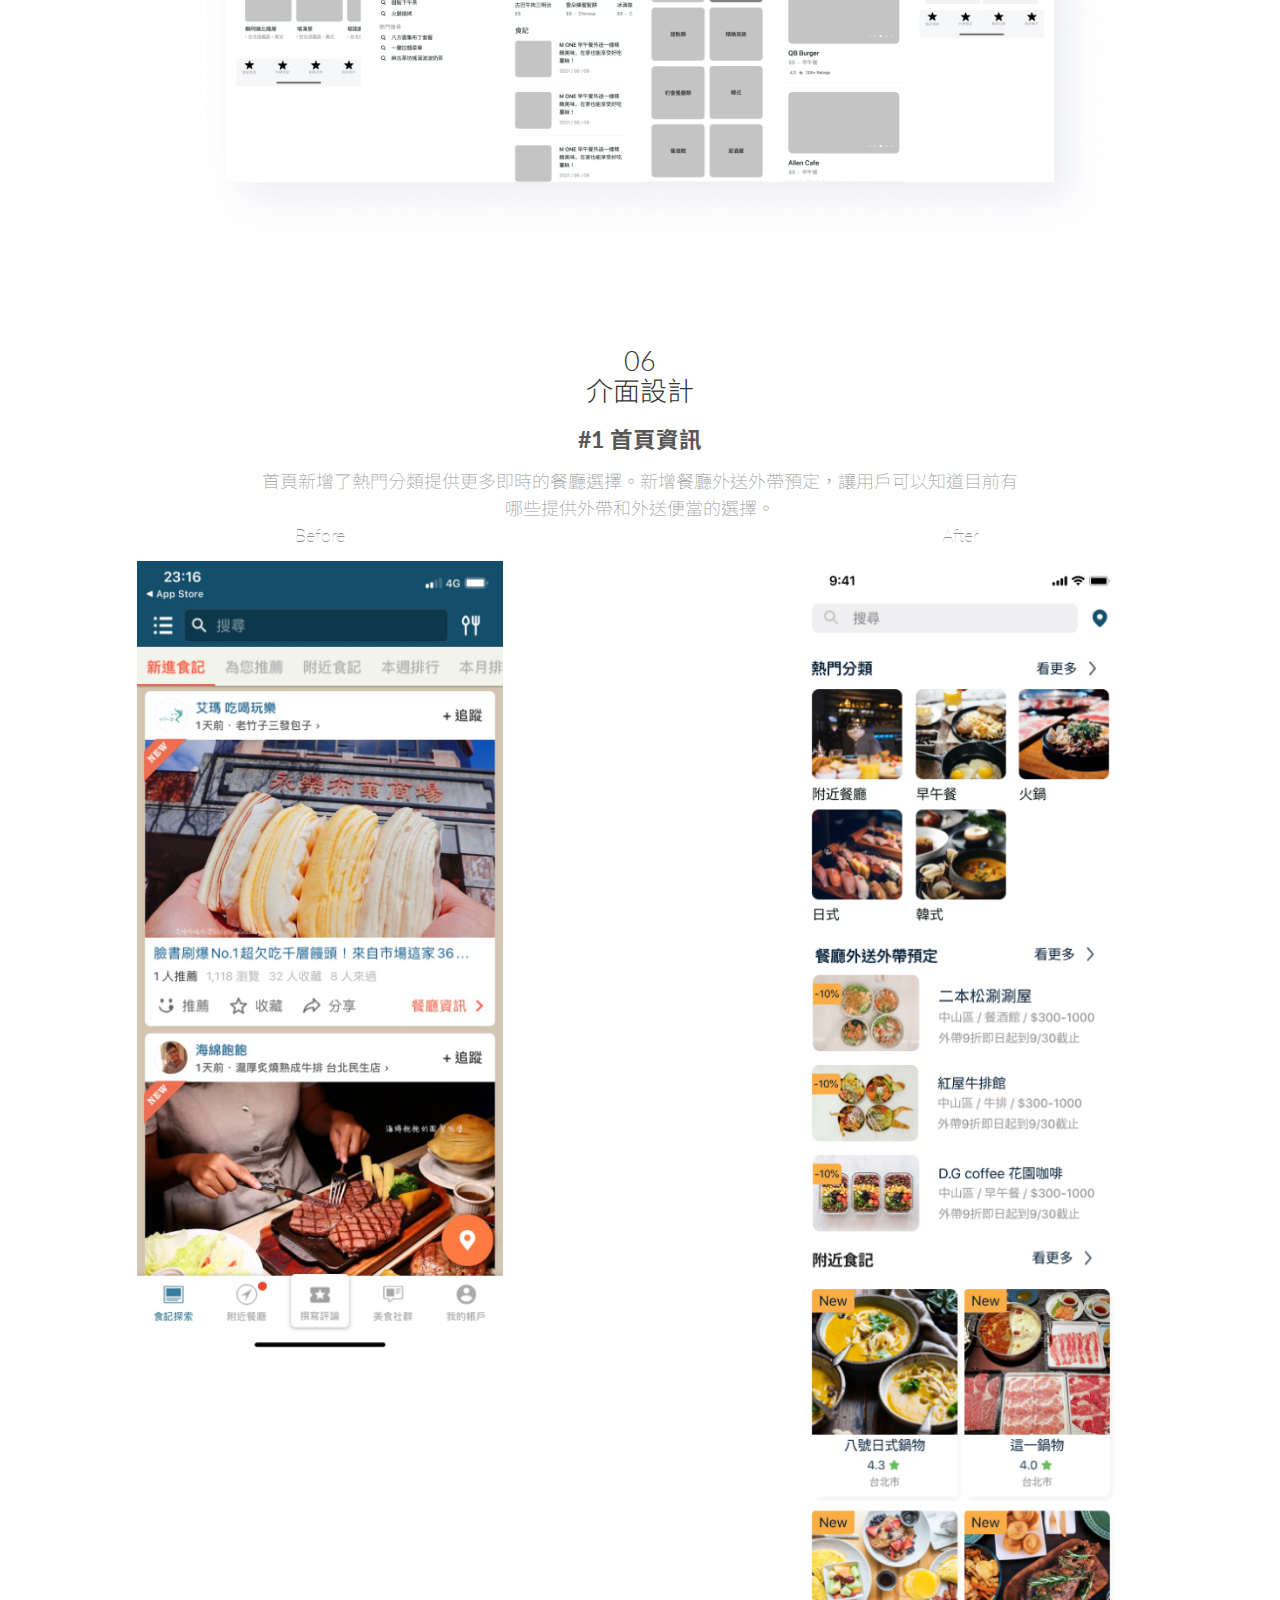
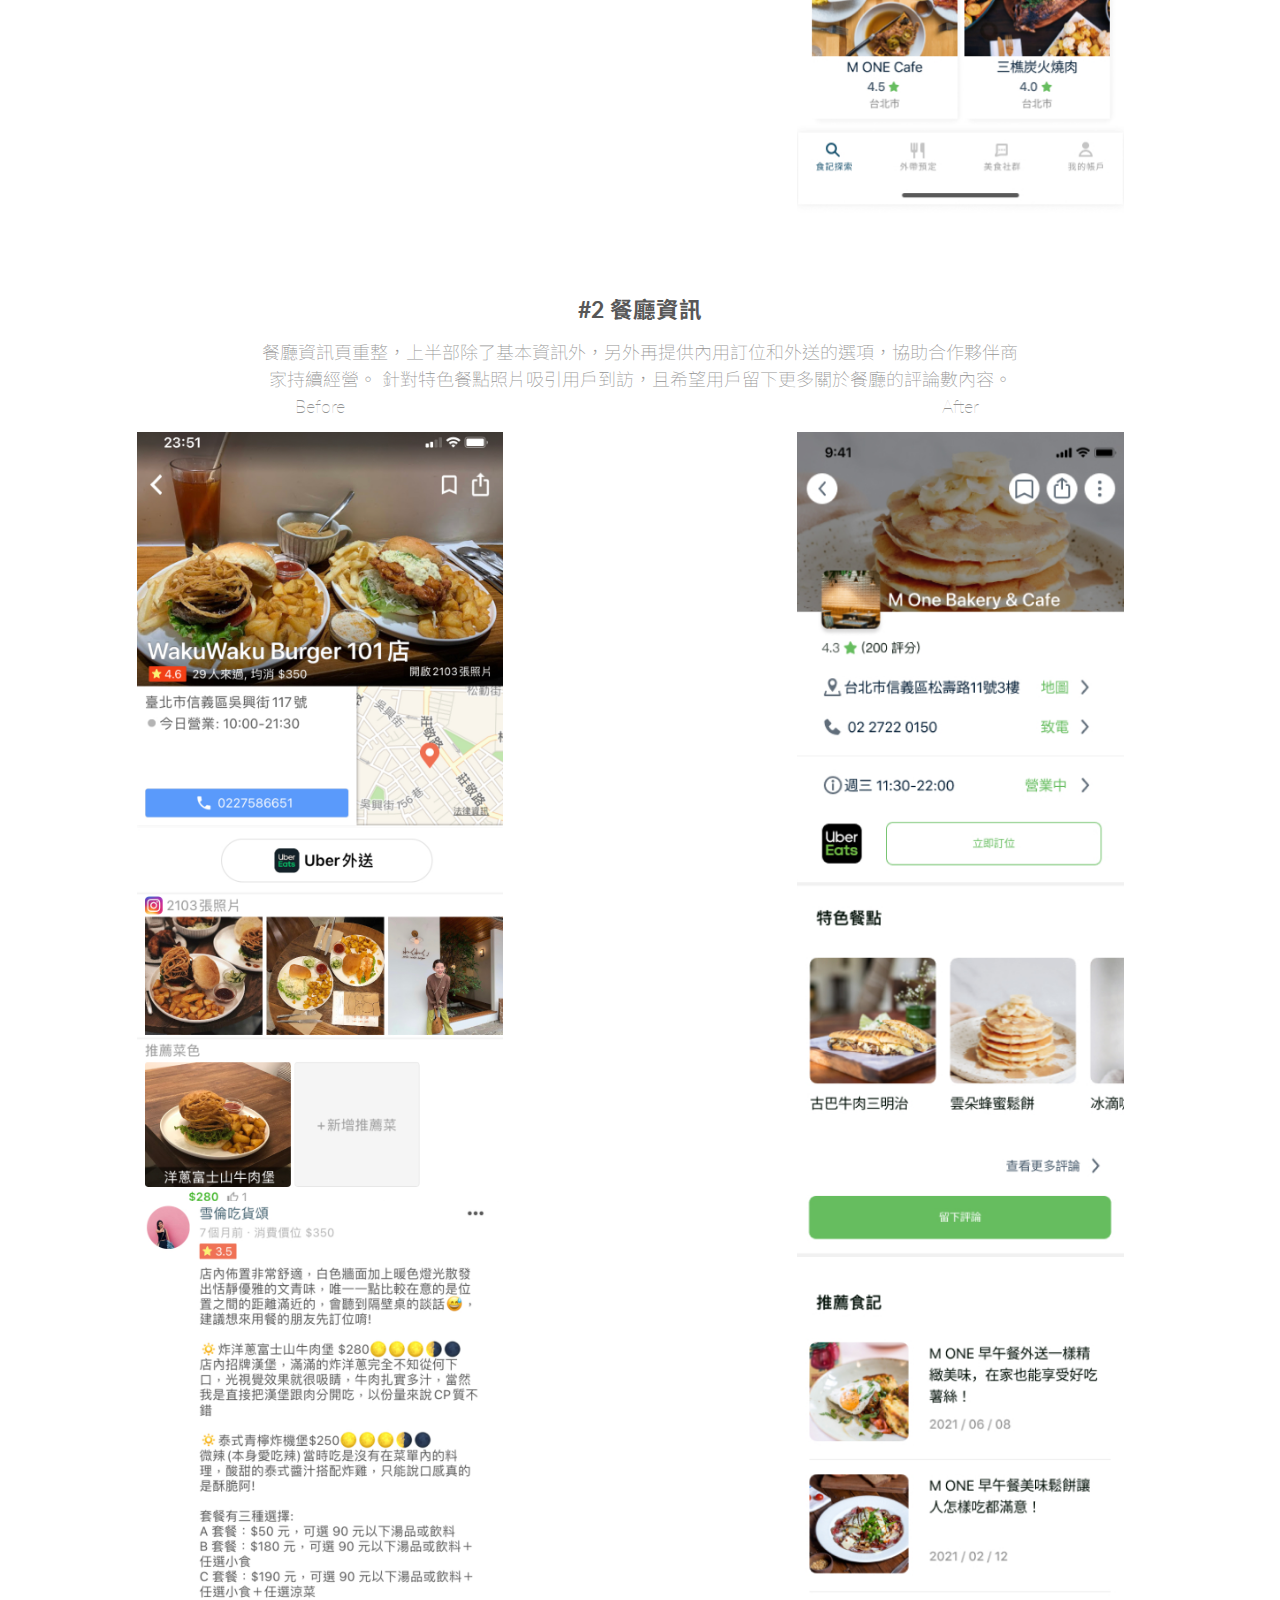
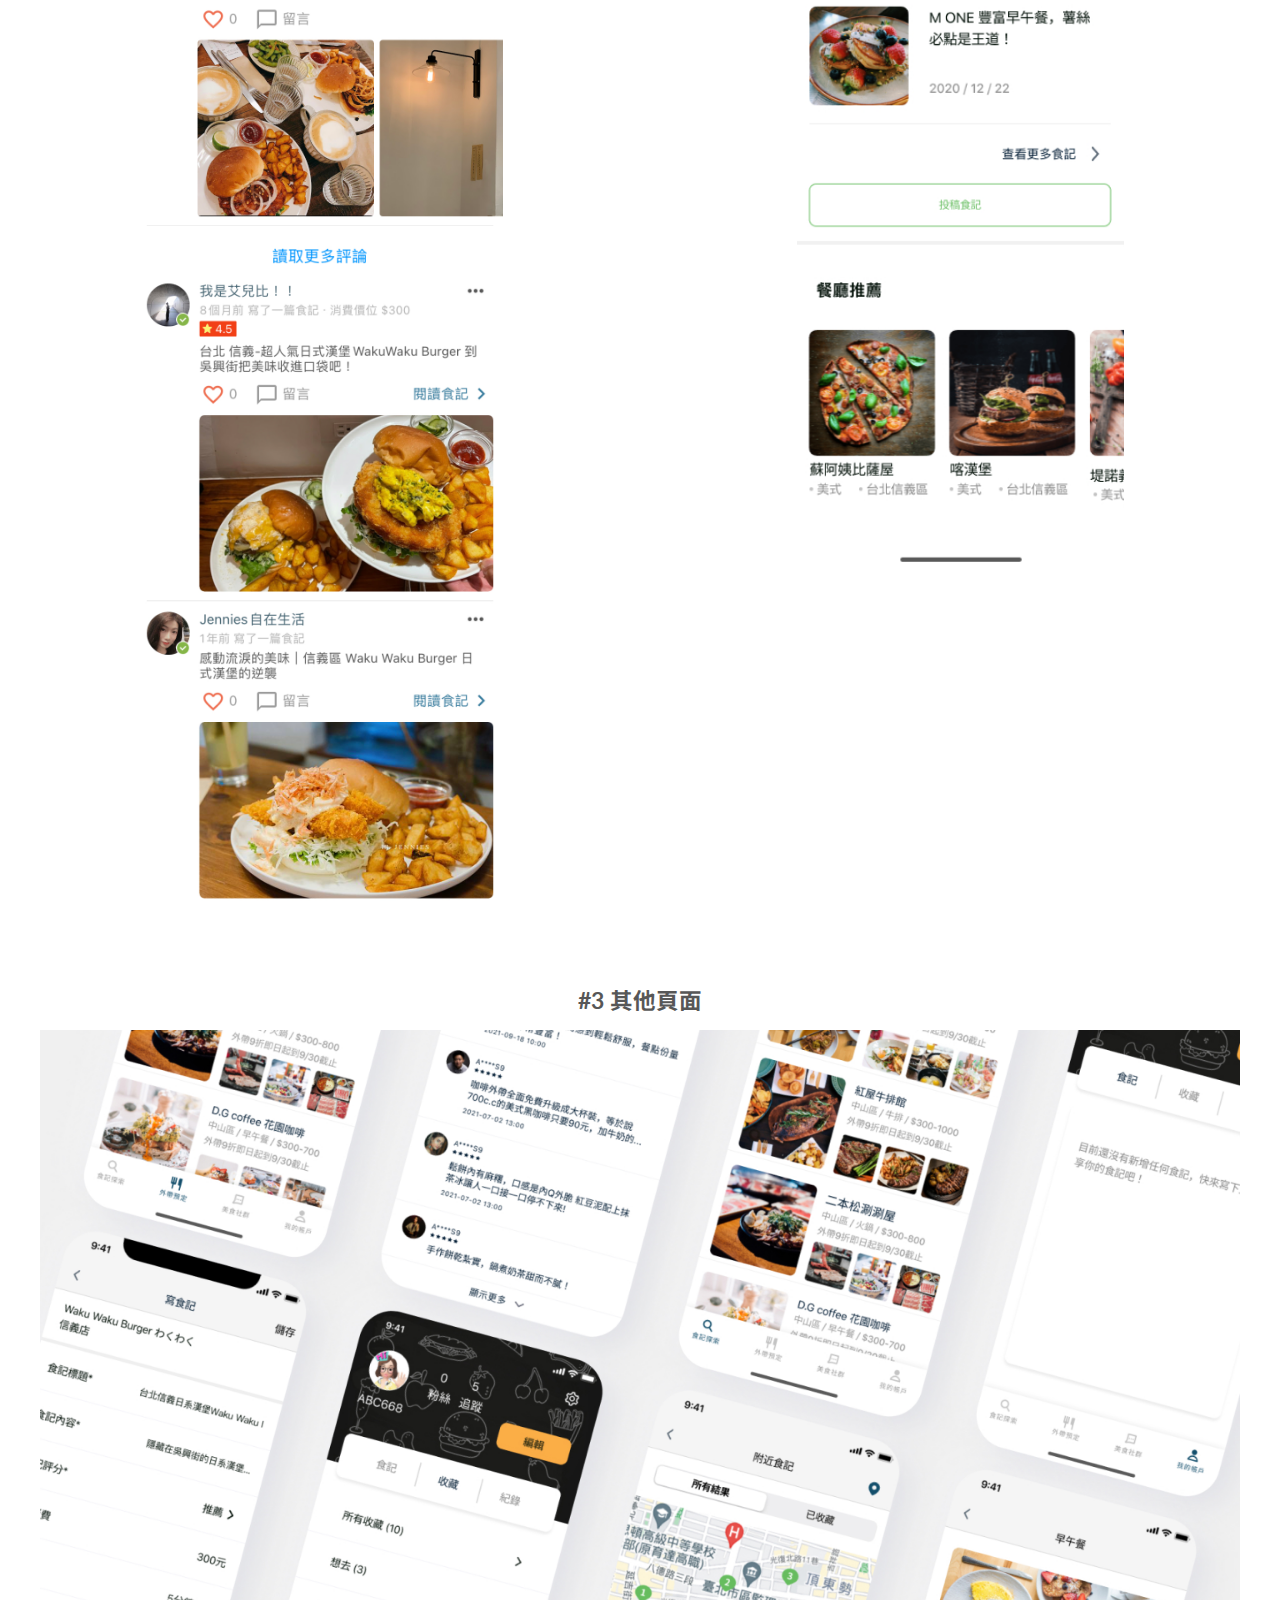
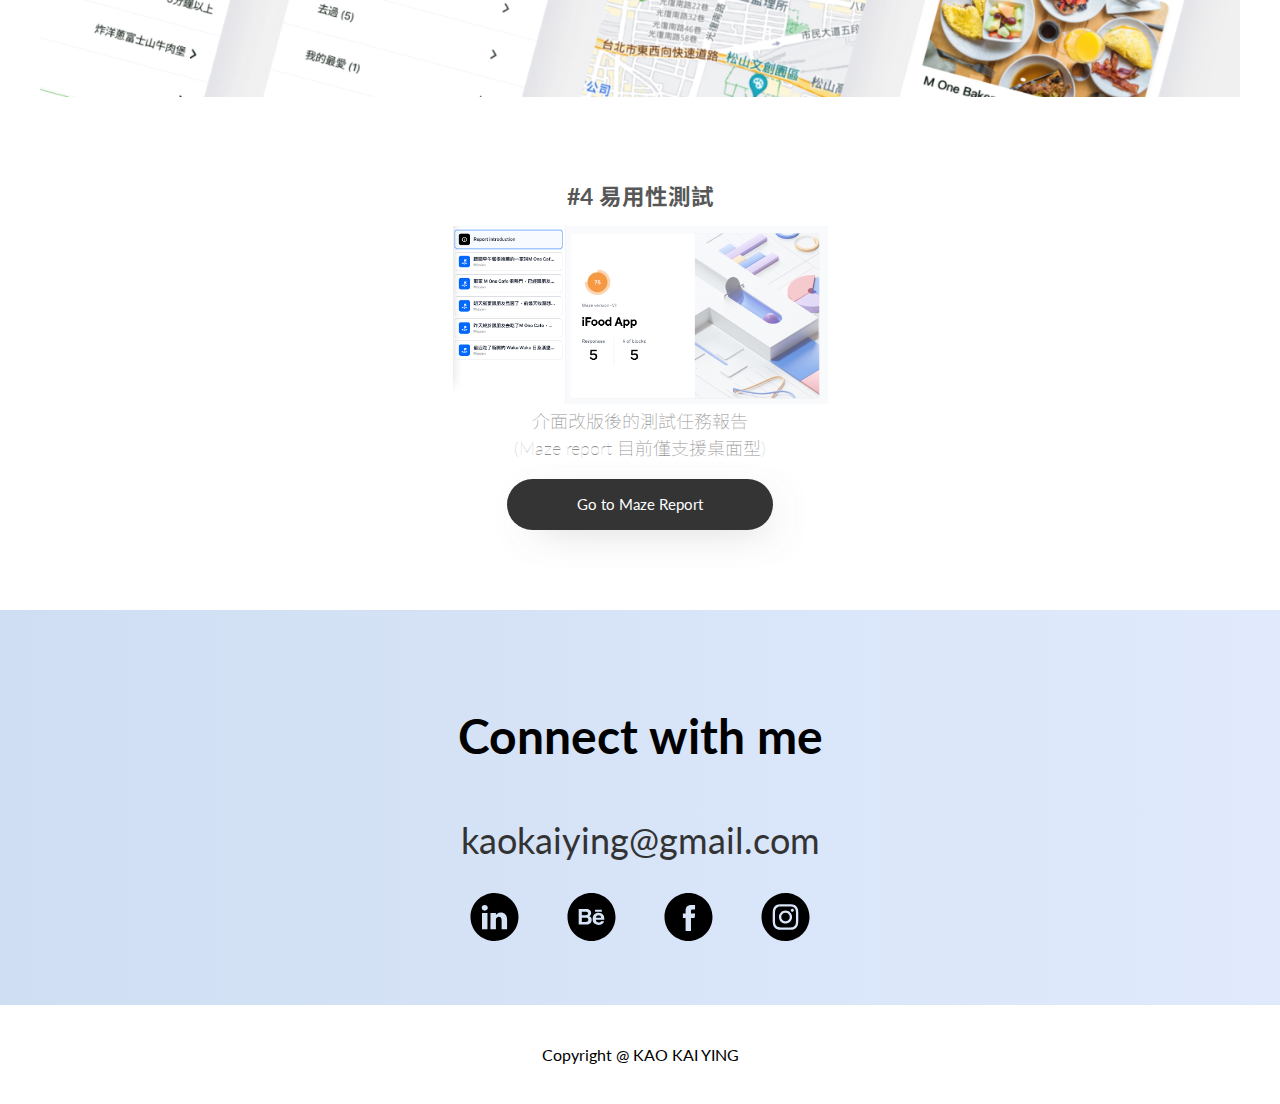
==== commit a9937383: "portfolio_v2" ====
--- a/appproduct.html
+++ b/appproduct.html
@@ -100,15 +100,12 @@
     </section>
     <!-- banner end-->
 
-
-
-
-
     <div class="container">
         <!-- main  start -->
         <!-- 01--專案簡介-- start -->
         <section id="info-section">
             <div class="info-container">
+                <h2 class="title"> 愛食記改版 APP </h2>
                 <h3 class="title">01<br>專案簡介</h3><br>
                 <div class="product-info">
                     <p>這是一個自主改善愛食記 App 的專案。我的目標是透過訪談新用戶和易用性測試後，改善愛食記的搜尋和投稿評論功能，以及重整它的資訊架構和餐廳內容頁，目的為提高新手用戶使用愛食記產品的頻率。</p>
@@ -132,24 +129,27 @@
                 <div class="row">
                     <div class="col-lg-3 col-md-12 col-sm-12">
                         <div class="main-problem">
+                            <img src="img/app/app-01.png" width="160" height="160" alt="">
                             <h4 style="font-weight: bold;">搜尋美食</h4>
                             <p>搜尋結果和排行榜的評分排序，不知道它規則？</p>
                         </div>
-                        <img src="img/app/app-01.png" width="160" height="160" alt="">
+
                     </div>
                     <div class="col-lg-3 col-md-12 col-sm-12">
                         <div class="main-problem">
+                            <img src="img/app/app-02.png" width="160" height="160" alt="">
                             <h4 style="font-weight: bold;">資訊呈現</h4>
                             <p>首頁的食記探索，提供的預設食記無法滿足我的探索，食記地區和類型沒有我有興趣的。</p>
                         </div>
-                        <img src="img/app/app-02.png" width="160" height="160" alt="">
+
                     </div>
                     <div class="col-lg-3 col-md-12 col-sm-12">
                         <div class="main-problem">
+                            <img src="img/app/app-03.png" width="160" height="160" alt="">
                             <h4 style="font-weight: bold;">介面設計</h4>
                             <p>APP內的主要操作按鈕沒有一致性，分不清是可點擊進入下一層資訊還是純文字顯示？</p>
                         </div>
-                        <img src="img/app/app-03.png" width="160" height="160" alt="">
+
                     </div>
                 </div>
 
@@ -163,41 +163,23 @@
                 <h3 class="title">03<br>設計目標</h3><br>
                 <div class="product-info">
                     <p>透過使用者訪談目標-新手用戶和易用性測試原本APP，發現以下共通的特性：</p>
-                    <h4 style="font-weight: bold;">觸發情境</h4>
-                    <ul class="persona-list">
-                        <li>
-                            <p>1.觀看瀏覽食記的最終目的是為了要訂餐或者訂位。</p>
-                        </li>
-                        <li>
-                            <p>2.對於食記和食物照片非常重視，如果有引發興趣才會繼續觀看文字。</p>
-                        </li>
-                        <li>
-                            <p>3.網路食記和實際體驗感受會分開處理，對於實際落差保持平常心。</p>
-                        </li>
+                    <h4 style="font-weight: bold; text-align:left">觸發情境</h4>
+                    <ul class="design-goal">
+                        <li>觀看瀏覽食記的最終目的是為了要訂餐或者訂位。</li>
+                        <li>對於食記和食物照片非常重視，如果有引發興趣才會繼續觀看文字。</li>
+                        <li>網路食記和實際體驗感受會分開處理，對於實際落差保持平常心。</li>
                     </ul>
-                    <h4 style="font-weight: bold;">決策資訊</h4>
-                    <ul class="persona-list">
-                        <li>
-                            <p>1.交通距離影響決定餐廳和餐點的比重大。</p>
-                        </li>
-                        <li>
-                            <p>2.對於餐廳的資訊除了照片，再來會參考評價和留言數。</p>
-                        </li>
-
+                    <h4 style="font-weight: bold;text-align:left">決策資訊</h4>
+                    <ul class="design-goal">
+                        <li>交通距離影響決定餐廳和餐點的比重大。</li>
+                        <li>對於餐廳的資訊除了照片，再來會參考評價和留言數。</li>
                     </ul>
 
-                    <h4 style="font-weight: bold;">價值觀</h4>
-                    <ul class="persona-list">
-                        <li>
-                            <p>1.雖然不會特地追蹤美食部落客，但是當要選擇餐廳或者餐點的時候，部落客的文章是一個重要的參考指標。
-                            </p>
-                        </li>
-                        <li>
-                            <p>2.對於食記和食物照片非常重視，如果有引發興趣才會繼續觀看文字。</p>
-                        </li>
-                        <li>
-                            <p>3.網路食記和實際體驗感受會分開處理，對於實際落差保持平常心。</p>
-                        </li>
+                    <h4 style="font-weight: bold;text-align:left">價值觀</h4>
+                    <ul class="design-goal">
+                        <li>雖然不會特地追蹤美食部落客，但是當要選擇餐廳或者餐點的時候，部落客的文章是一個重要的參考指標。</li>
+                        <li>對於食記和食物照片非常重視，如果有引發興趣才會繼續觀看文字。</li>
+                        <li>網路食記和實際體驗感受會分開處理，對於實際落差保持平常心。</li>
                     </ul>
 
 
@@ -223,7 +205,7 @@
 
 
     <!-- 04--資訊架構-- start -->
-    <section class="structure-section">
+    <section id="structure-section">
         <div class="info-container">
             <h3 class="title">04<br>資訊架構</h3><br>
         </div>
@@ -233,9 +215,9 @@
 
 
     <!-- 05--草稿-- start -->
-    <section class="wireframe-section">
+    <section id="wireframe-section">
         <div class="info-container">
-            <h3 class="title">05<br>Wireframe Design</h3><br>
+            <h3 class="title">05<br>草稿階段</h3><br>
         </div>
         <img src="img/app/app_wireframe.jpg" width="950" height="670">
     </section>
@@ -246,19 +228,19 @@
     <!-- 06--介面設計-- start -->
     <section class="ui-section">
         <div class="ui-container">
-            <h3 class="title">06<br>User Interface Proposal</h3><br>
+            <h3 class="title">06<br>介面設計</h3><br>
             <h4 class="subtitle" style="font-weight: bold">#1 首頁資訊</h4>
             <div class="ui-info">
                 <p>首頁新增了熱門分類提供更多即時的餐廳選擇。新增餐廳外送外帶預定，讓用戶可以知道目前有哪些提供外帶和外送便當的選擇。</p>
             </div>
             <div class="row">
-                <div class="col-lg-2 col-md-2 col-sm-12">
+                <div class="col-lg-2 col-md-6 col-sm-12">
                     <div class="ui-app-image">
                         <p>Before</p>
                         <img src="img/app/app_before_index.png" width="414" height="812">
                     </div>
                 </div>
-                <div class="col-lg-2 col-md-2 col-sm-12">
+                <div class="col-lg-2 col-md-6 col-sm-12">
                     <div class="ui-app-image">
                         <p>After</p>
                         <img src="img/app/app_after_index.png" width="375" height="1436">
@@ -274,13 +256,13 @@
                     針對特色餐點照片吸引用戶到訪，且希望用戶留下更多關於餐廳的評論數內容。</p>
             </div>
             <div class="row">
-                <div class="col-lg-2 col-md-2 col-sm-12">
+                <div class="col-lg-2 col-md-6 col-sm-12">
                     <div class="ui-app-image">
                         <p>Before</p>
                         <img src="img/app/app_content_before.png" width="414" height="2345">
                     </div>
                 </div>
-                <div class="col-lg-2 col-md-2 col-sm-12">
+                <div class="col-lg-2 col-md-6 col-sm-12">
                     <div class="ui-app-image">
                         <p>After</p>
                         <img src="img/app/app_content_after.png" width="375" height="1992">
@@ -293,13 +275,15 @@
         <div class="ui-container">
             <h4 class="subtitle" style="font-weight: bold">#3 其他頁面</h4>
             <div class="ui-info">
-                <img src="img/app/app_mockup.jpg">
+                <img src="img/app/app_mockup.jpg" width="1200" height="800">
             </div>
         </div>
 
         <div class="ui-container">
             <h4 class="subtitle" style="font-weight: bold">#4 易用性測試</h4>
             <div class="ui-info">
+                <a href="https://app.maze.co/report/luuxrrkuteotpn" target="_blank"><img src="img/app_report.png"
+                        width="375" height="375"></a>
                 <p>介面改版後的測試任務報告<br>(Maze report 目前僅支援桌面型)</p><br>
                 <button class="btn btn-background-slide" onclick=appreport()>
                     <a href="#!">Go to Maze Report</a>
@@ -323,7 +307,7 @@
             <div class="row">
                 <div class="col-lg-12 col-md-12 col-sm-12">
                     <div class="footer-info">
-                        <h4 class="subtitle">Connect with me</h4><br>
+                        <h2 class="subtitle">Connect with me</h2><br>
                         <a href="mailto:kaokaiying@gmail.com">kaokaiying@gmail.com</a>
 
                     </div>
--- a/css/style.css
+++ b/css/style.css
@@ -27,9 +27,11 @@
     margin: 0;
     padding: 0;
 } 
+
 ul,li{
     list-style: none;
 }
+
 h3, h4, a, p, span{
     text-decoration: none;
     color: #333333;
@@ -42,31 +44,51 @@
 
 h2{
     font-family: 'Lato', 'Noto Sans TC';
-    font-size: 6rem;
-    font-weight: 700;
-    line-height: 115px;
-    letter-spacing: 0px;
+    font-size: 2rem;
+    font-weight: 400;
     text-align: center;
+    line-height: 1.1;
 }
 
 h3{
     font-family: 'Lato', 'Noto Sans TC';
     font-weight: 300;
-    font-size: 2rem;
+    font-size: 1.8rem;
     color: #333333;
-}
-
-h4, p{
+    line-height: 1.1;
+}
+
+h4{
     font-family: 'Lato', 'Noto Sans TC';
     font-weight: 200;
-    font-size: 1.7rem;
-    color: #333333;
+    font-size: 1.5rem;
+    color: #575757;
     margin-bottom: 12px;
+    line-height: 1.5;
+}
+
+h5{
+    font-family: 'Lato', 'Noto Sans TC';
+    font-weight: 100;
+    font-size: 1.2rem;
+    color: #bbbbbb;
+    margin-bottom: 12px;
+    line-height: 1.5;
 }
 
 img{
     max-width: 100%;
     height: auto;
+}
+
+p{
+    font-family: 'Lato', 'Noto Sans TC';
+    font-weight: 100;
+    font-size: 1.2rem;
+    text-align: left;
+    color: #929292;
+    margin-bottom: 12px;
+    line-height: 1.5;
 }
 
 /* ----------------------------------- *\
@@ -84,17 +106,19 @@
 
 .row{
     display: flex;
-    width: 100%;
-    margin: 0 -16px;
+    margin: 0;
+    padding: 0;
+
 }
 .col-lg-2, .col-lg-3, .col-lg-4, .col-lg-6{
-    padding: 0 16px;
+    padding: 0px;
 }
 .col-lg-2{
     width: 50%;
 }
 .col-lg-3{
     width: 33.3333%;
+    padding:0 16px;
 }
 .col-lg-4{
     width: 25%;
@@ -111,6 +135,10 @@
 /* lg-->(768px)-->md-->(375px)-->sm */
 
 @media screen and (max-width:768px){
+    .col-md-2, .col-md-3, .col-md-4, .col-md-6{
+        padding: 0px;
+    }
+
     .col-md-3{
         width: 25%;
     }
@@ -130,6 +158,11 @@
 }
 
 @media screen and (max-width:375px){
+    .col-sm-2, .col-sm-3, .col-sm-4, .col-sm-6{
+        padding: 0px;
+    }
+
+
     .col-sm-3{
         width: 25%;
     }
@@ -144,6 +177,7 @@
 
     .col-sm-12{
         width: 100%;
+   
     }
 
 }
@@ -170,7 +204,7 @@
     box-shadow: 11px 11px 40px -20px rgba(104,104,104,0.7);
     position: relative;
     cursor: pointer;
-    border-radius: 10px;
+    border-radius: 36px;
     overflow: hidden;
     border: none !important;
 
@@ -182,7 +216,7 @@
 .btn a{
     display: inline-block;
     color: white;
-    padding: 20px 100px;
+    padding: 16px 64px;
 }
 
 .btn:focus,
@@ -245,6 +279,59 @@
 }
 
 
+.btn-primary{
+    box-shadow: 11px 11px 40px -20px rgba(188, 188, 188, 0.5);
+    position: relative;
+    cursor: pointer;
+    border-radius: 36px;
+    overflow: hidden;
+    border: none!important;
+    background-color:#dbeaff;
+    margin-left: 32px;
+    padding: 17px 64px;
+    transition: all 0.2s ease-in-out 0s;
+}
+
+.btn-primary:hover{ 
+    border: none!important;
+    background-color:#B7CFF1;
+    
+}
+
+.btn-primary:hover a{ 
+    border: none!important;
+    color:#333333;
+    
+}
+
+.btn-secondary{
+    box-shadow: 11px 11px 40px -20px rgba(188, 188, 188, 0.5);
+    position: relative;
+    cursor: pointer;
+    border-radius: 36px;
+    overflow: hidden;
+    border: 1px solid #333333 !important;
+    background-color:#ffffff;
+    margin-left: 32px;
+    padding: 16px 64px;
+    transition: all 0.2s ease-in-out 0s;
+}
+
+
+.btn-secondary:hover{ 
+    border: none!important;
+    background-color:#333333;
+    
+}
+
+.btn-secondary:hover a{ 
+    border: none!important;
+    color:#ffffff;
+    
+}
+
+
+
 /* ---------------------------- *\
     component
 \* ---------------------------- */
@@ -252,8 +339,6 @@
 .header{
     width: 100%;
 }
-
-
 
 .logo{
     font-size: 24px;
@@ -679,7 +764,8 @@
 .portfolio-info h2,
 .other-info h2{
     text-align: left;
-    font-size: 96px;
+    font-size: 48px;
+    line-height: 40px;
 }
 
 .portfolio-image{
@@ -702,9 +788,6 @@
 
 .banner-container{
     width: 100%;
-    display: flex;
-    justify-content: flex-end;
-    align-items:center;
     margin-top: 60px;
     padding-top:100px;
     padding-bottom:64px;
@@ -717,7 +800,6 @@
 }
 
 .banner-right-btn{
-    padding-top:100px;
     padding-right:20%;
 }
 
@@ -725,37 +807,41 @@
 
 .banner-left-title .title{
     font-family: Lato;
-    font-size: 96px;
+    font-size: 64px;
     font-weight: 700;
-    line-height: 115px;
+    padding-bottom: 24px;
+    line-height: 1.1;
     
 }
 
 .banner-left-title .subtitle{
     color:#5F5F5F;
-    font-size: 24px;
+    font-size: 18px;
+    font-weight: 400;
+    padding-bottom: 24px;
+    line-height: 1.5;
 }
 
 
 
 @media screen and (max-width:768px){
-    .banner-container{
+    .banner-container .row{
         display:flex;
         justify-content: center;
         align-items:center;
-        flex-direction: column;
+        flex-direction: column-reverse;
         padding-top: 120px;
         padding-bottom:64px;
     }
     .banner-left-title .title{
         font-size:48px;
-        line-height: 58px;
+        line-height: 1.1;
         text-align: center;
     }
 
     .banner-left-title .subtitle{
         font-size:24px;
-        line-height: 34px;
+        line-height: 1.5;
         text-align: center;
     }
     .banner-right-btn {
@@ -772,21 +858,37 @@
 
 
 @media screen and (max-width:375px){
+    .banner-container .row{
+        display:flex;
+        justify-content: center;
+        align-items:center;
+        flex-direction: column-reverse;
+        padding-top: 64px;
+    }
+
     .banner-left-title .title{
         font-size:32px;
-        line-height:42px;
+        line-height: 1.1;
         text-align: center;
     }
 
     .banner-left-title .subtitle{
-        font-size:24px;
-        line-height: 34px;
+        font-size:18px;
+        line-height: 1.5;
         text-align: center;
+        padding: 0 24px;
     }
     .banner-right-btn {
         padding-top:0px;
         padding-right:0px;
     }
+
+    .banner-right-btn img {
+        width:200px;
+        height:200px;
+    }
+
+
     .banner-left-title{
         padding-left:0px;
      }
@@ -795,6 +897,18 @@
      }
      .scroll-down-text{
         display:none;
+    }
+
+
+    .btn-primary{
+      
+        margin-bottom: 32px;
+        
+    }
+
+    .btn-secondary{
+        margin-bottom: 32px;
+       
     }
 }
 
@@ -811,6 +925,17 @@
     animation-duration:2s;
 }
 
+.web-banner-container{
+    padding-top: 100px;
+}
+
+@media screen and (max-width:375px){
+    .web-banner-container{
+        padding-top: 60px;
+    }
+}
+
+
 
 @keyframes animate__fadeInLeft{
     from{
@@ -936,25 +1061,35 @@
 }
 
 
+.index-app-background{
+    position:relative;
+    margin: 0 auto;
+    top:50%;
+    transform: translateY(-50%);
+}
+
 .float-right-img{
-    width: 90%;
-    height: auto;
-    position: absolute;
-    top: 0;
-    right: 0;
-    float: right;
-    margin-top: 250px;
-}
+    position:absolute;
+    left:50%;
+    top:50%;
+    transform: translate(-50%,-50%);
+}
+
+
+.index-left-background{
+    position:relative;
+    margin: 0 auto;
+    top:50%;
+    transform: translateY(-50%);
+}
+
 
 
 .float-left-img{
-    width: 90%;
-    height: auto;
-    position: absolute;
-    top: 0;
-    left: 0;
-    float: left;
-    margin-top: 250px;
+    position:absolute;
+    left:50%;
+    top:50%;
+    transform: translate(-50%,-50%);
 }
 
 
@@ -1029,7 +1164,7 @@
 
 .web-container{
     width: 100%;
-    margin-bottom:30px;
+
 }
 
 
@@ -1037,6 +1172,9 @@
     display: flex;
 }
 
+.behance-info .title{
+    font-size: 64px;
+}
 
 @media screen and (max-width:768px){
     .web-container{
@@ -1115,11 +1253,11 @@
     margin-bottom:55px;
 }
 
-.banner-main-btn{
-    padding-top:55px;
-}
-
-
+
+
+.behance-main-btn{
+    padding-top:24px;
+}
 
 /* footer */
 
@@ -1296,7 +1434,7 @@
     border-radius: 20px;
     padding:60px 32px;
     margin-bottom: 32px;
-    height: 400px;
+    height: 500px;
 }
 
 .main-problem h4{
@@ -1316,7 +1454,7 @@
 
 @media screen and (max-width:768px){
     .main-problem{
-        height: 300px;
+        height: 400px;
     }
     .info-container{
         margin: 0 10%;
@@ -1502,8 +1640,8 @@
 }
 
 .ui-app-image img{
-    -webkit-box-shadow: 5px 5px 15px 1px #e3e3e3; 
-    box-shadow: 5px 5px 15px 1px #e3e3e3; 
+    
+    padding: 0 24px;
 }
 
 .persona-list{
@@ -1522,9 +1660,47 @@
     .ui-info p{
         margin: 0 5%;
     }
+    .ui-app-image img{
+       
+        padding: 0 24px;
+    }
 }
 
 
 /* --------------------------- *\
     Dashboard-product.html
-\* --------------------------- */+\* --------------------------- */
+
+
+.info-container h2{
+    padding-top:32px;
+    padding-bottom:32px;
+}
+
+#journey-section,
+#wireframe-section,
+#persona-section,
+#info-section,
+#ui-section,
+#structure-section,
+#api-section,
+#goal-section{
+    padding-bottom:100px;
+}
+
+#persona-section .product-info .design-goal{
+    padding-bottom:32px;
+}
+
+
+
+#persona-section .product-info .design-goal li,
+#api-section .design-goal li{
+    list-style-type: decimal;
+    text-align:left;
+    font-size: 18px;
+}
+
+#ui-section .ui-info p{
+    text-align: left;
+}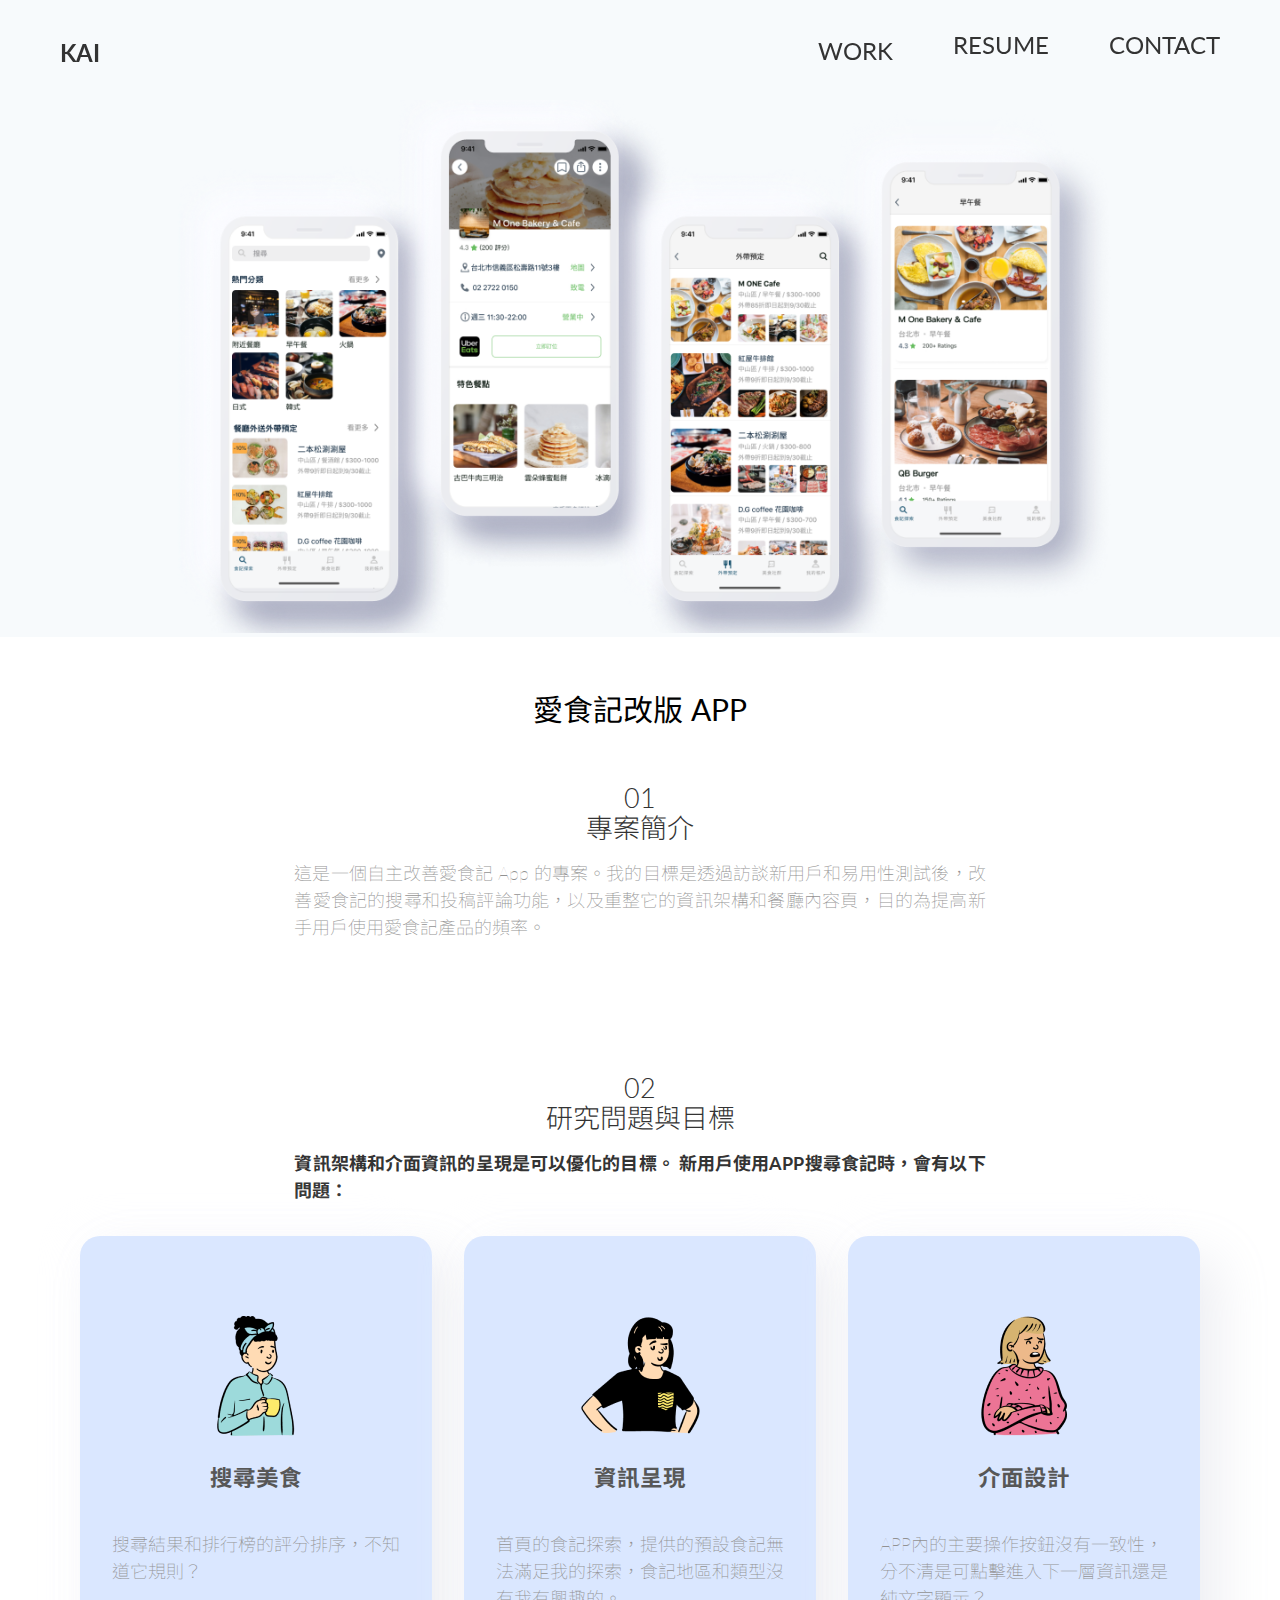
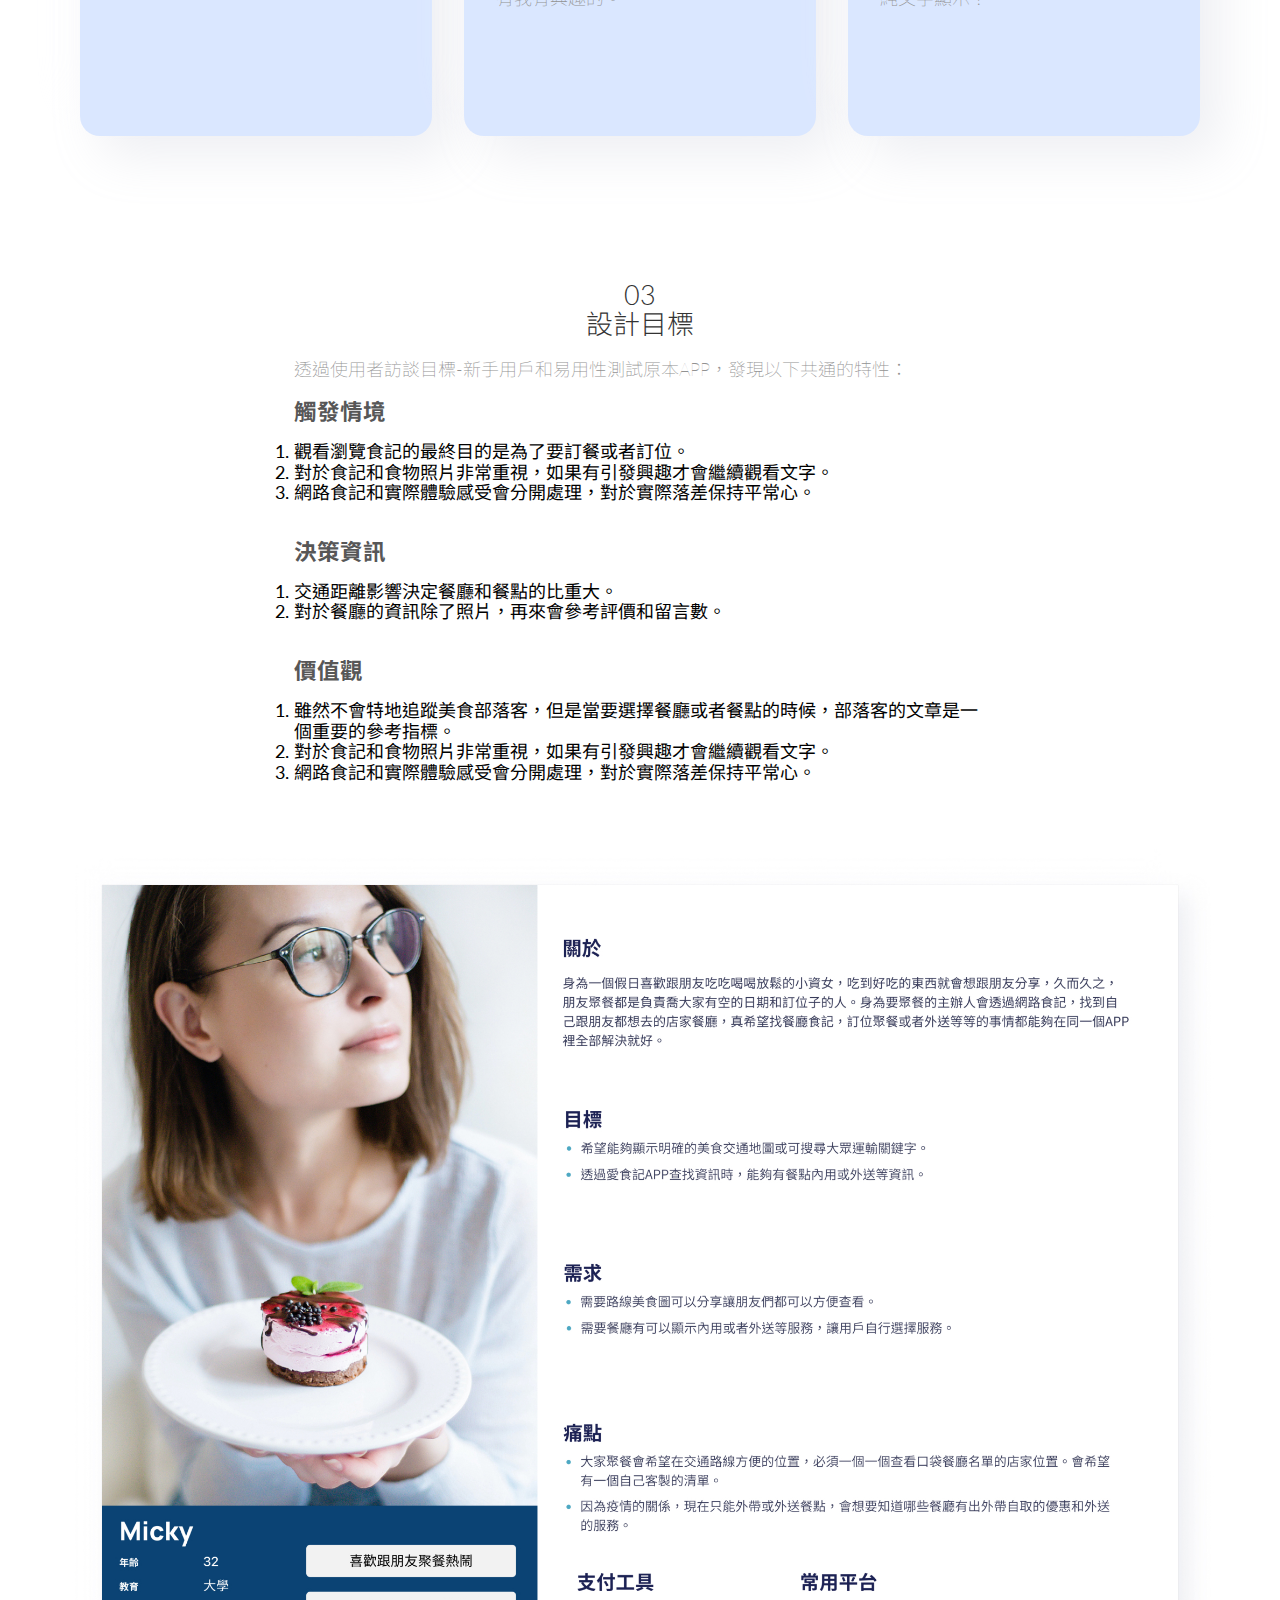
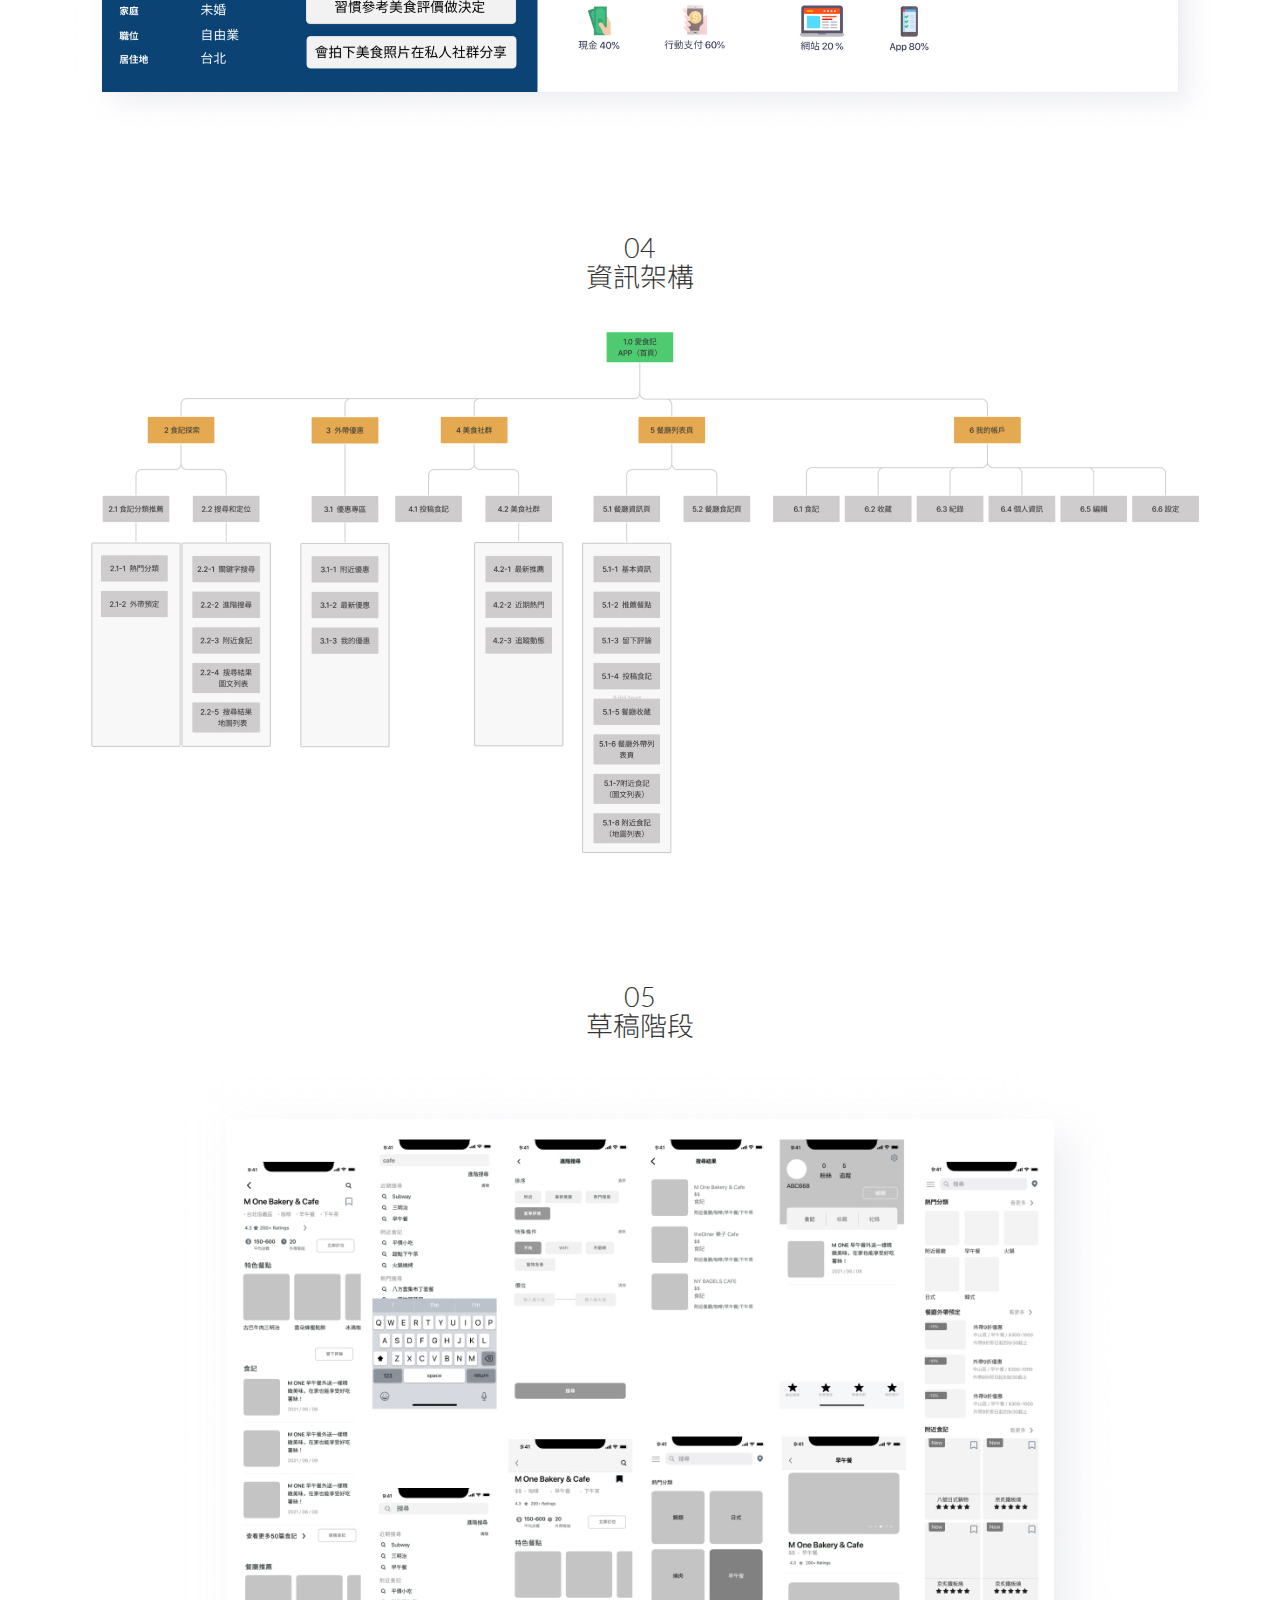
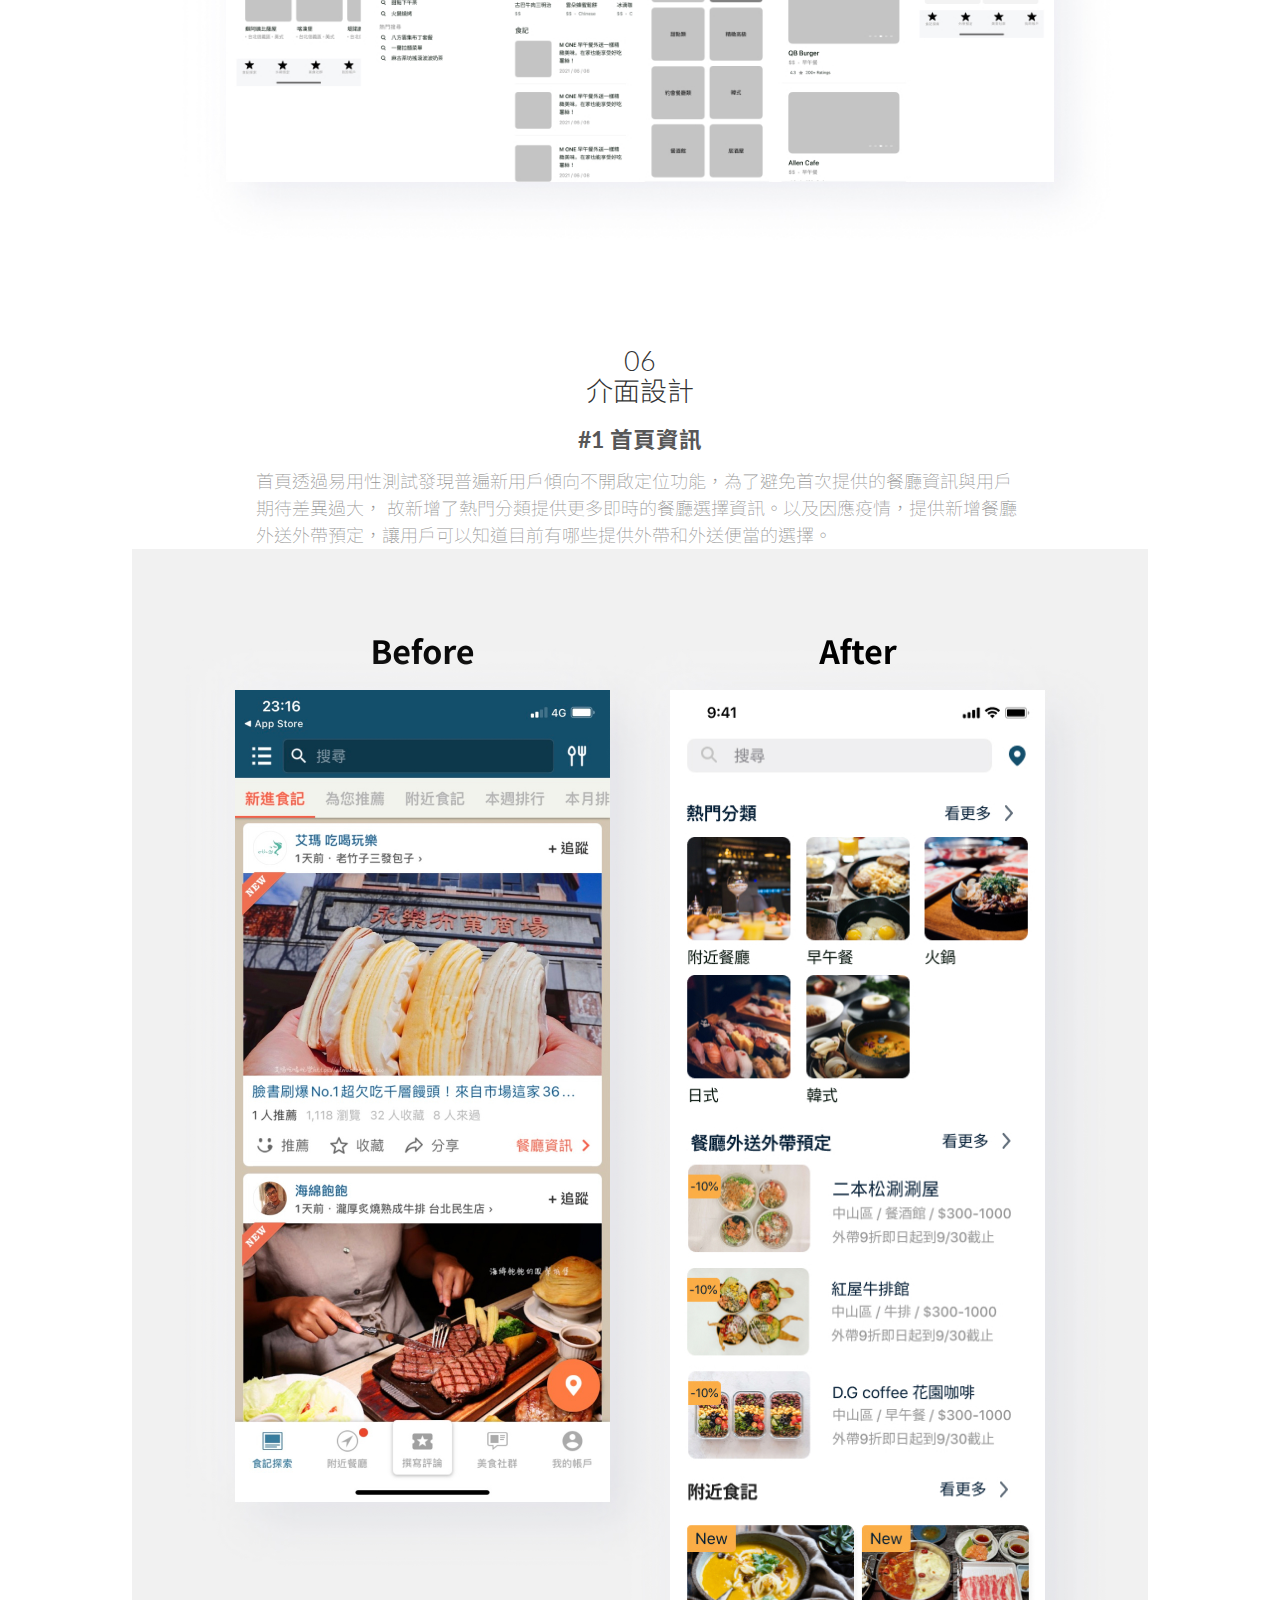
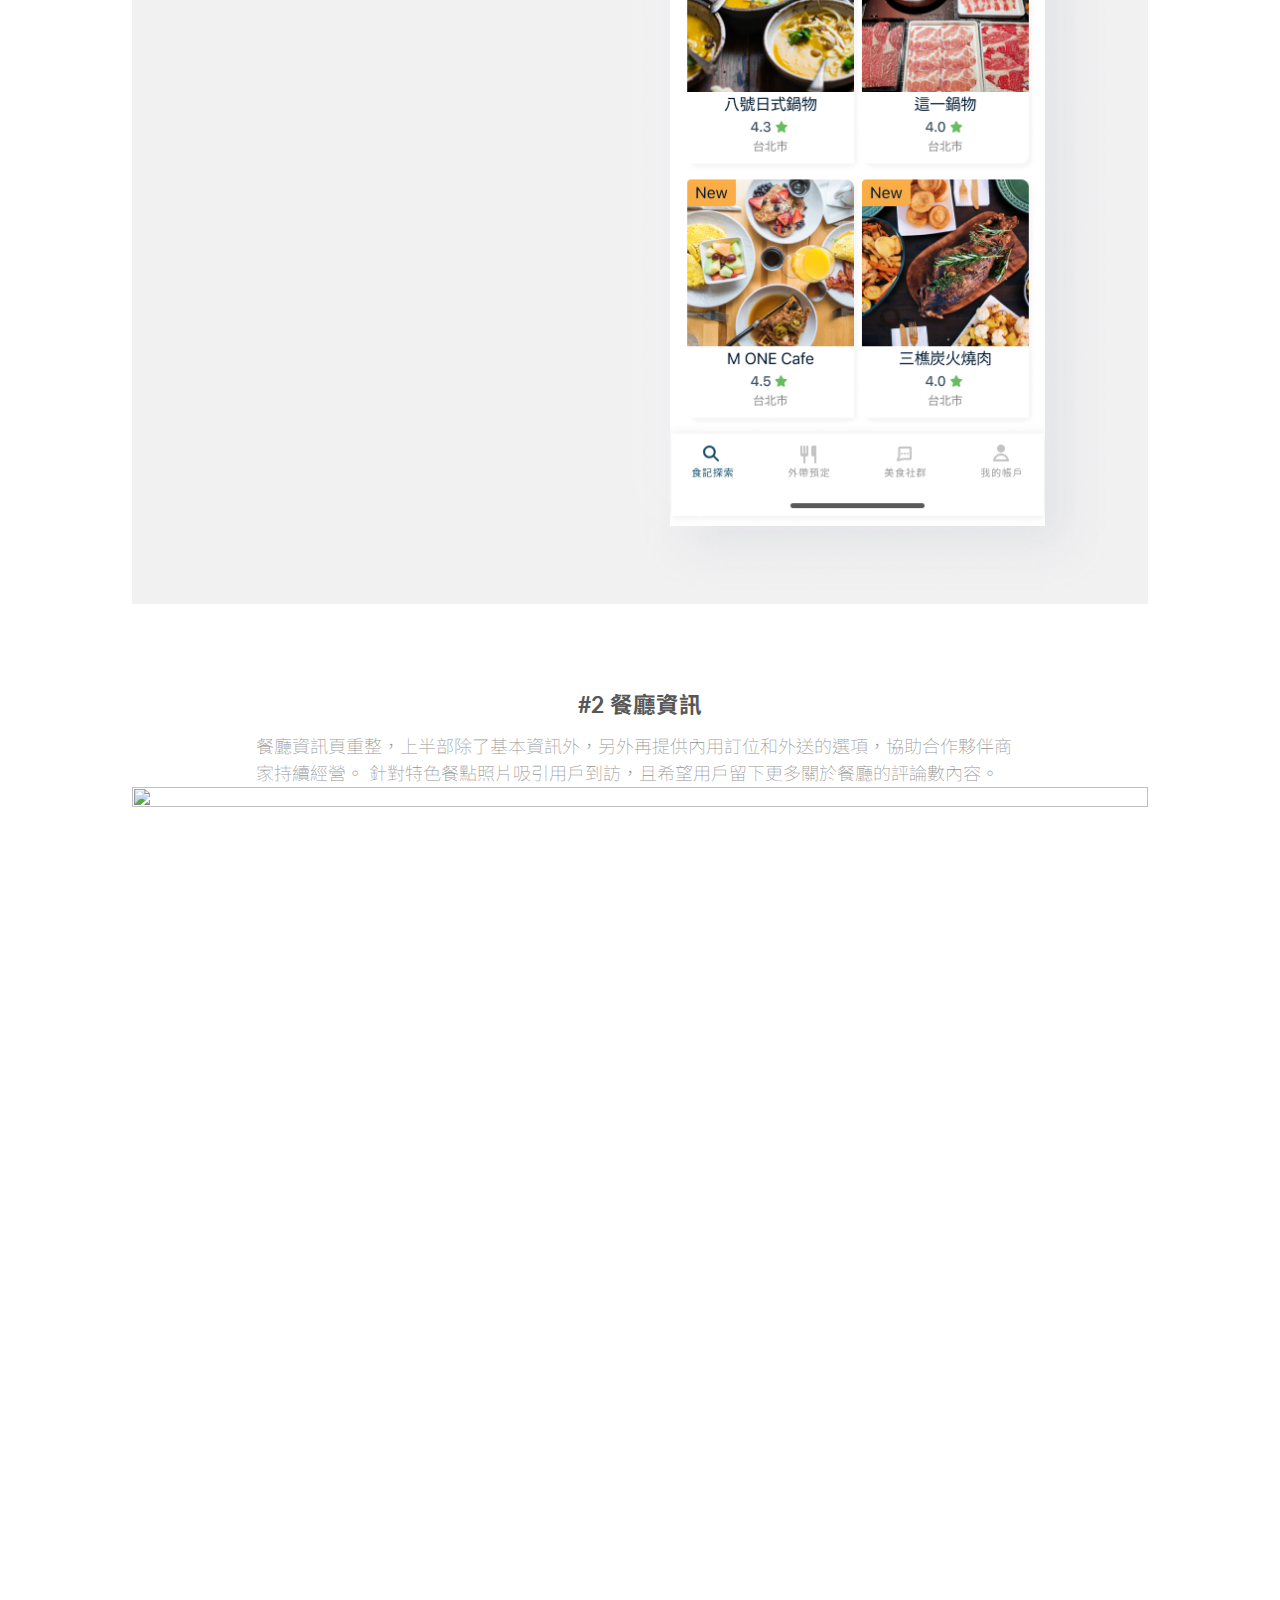
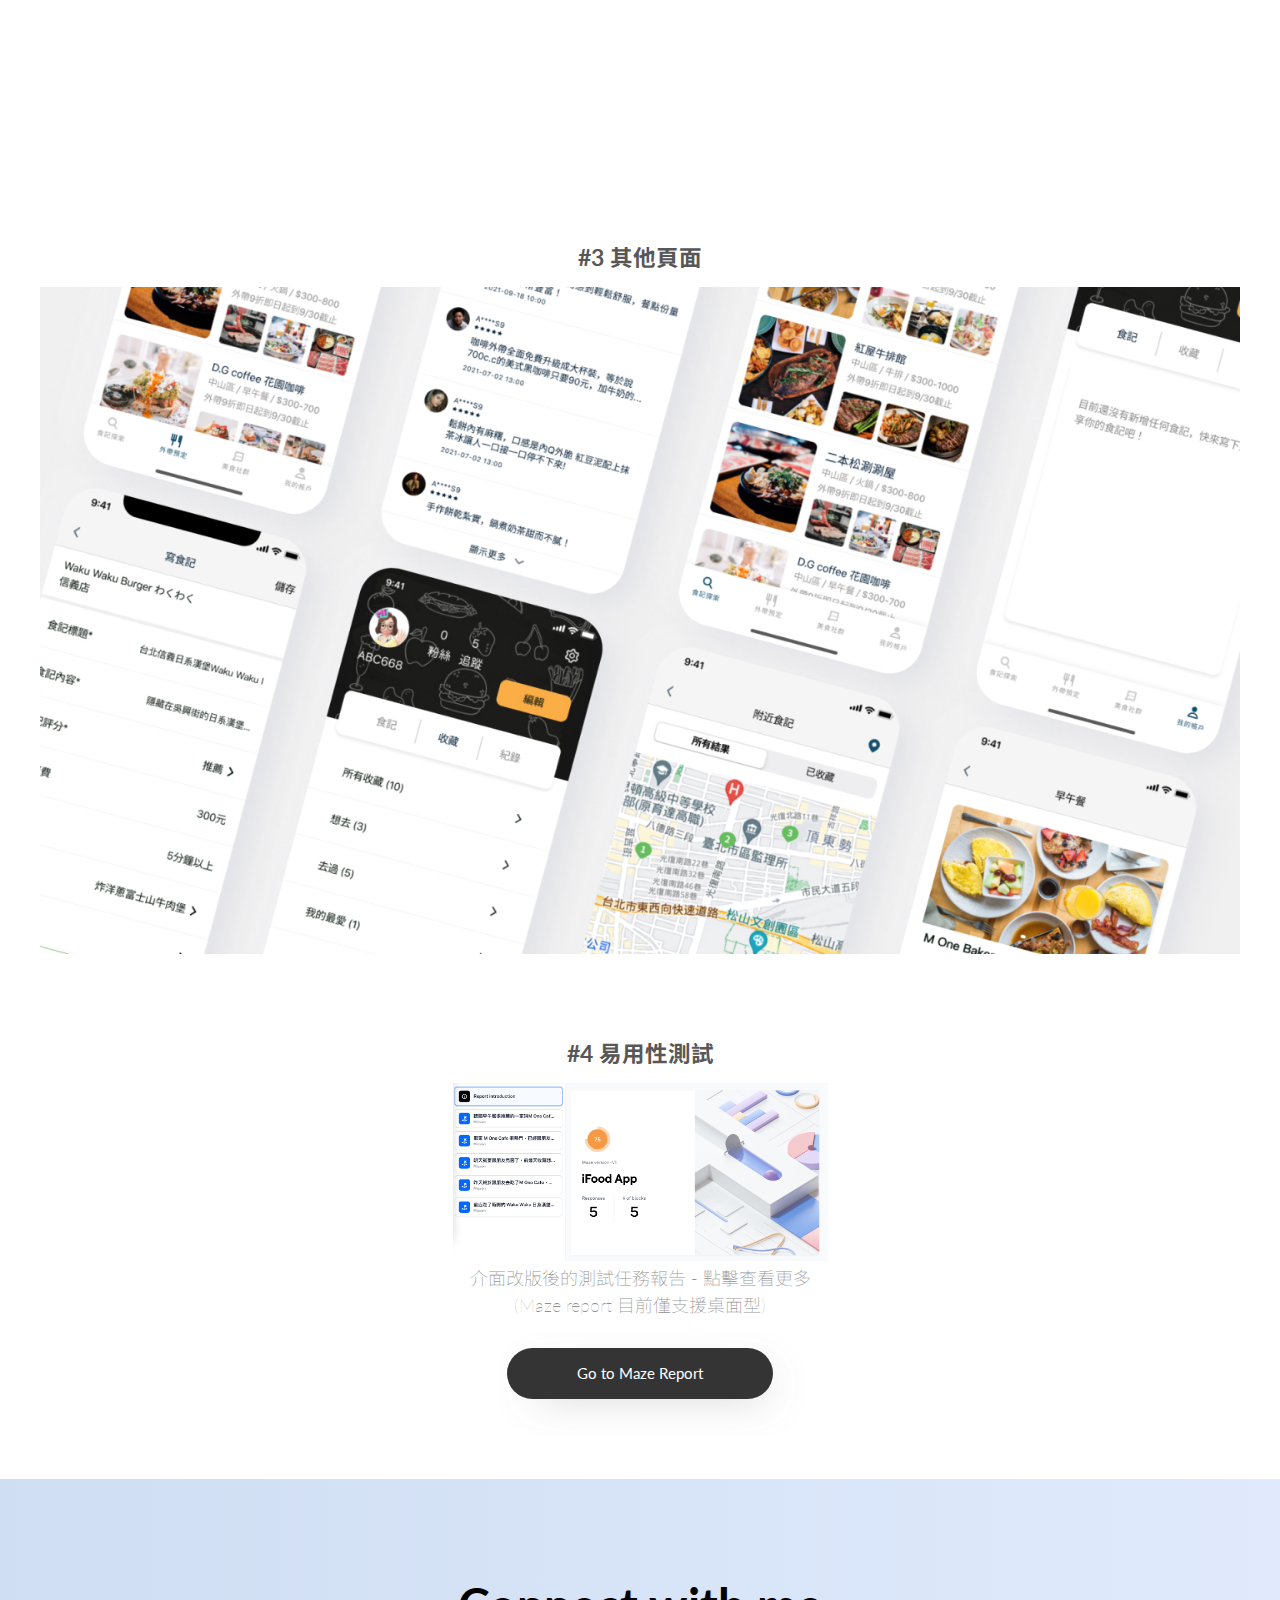
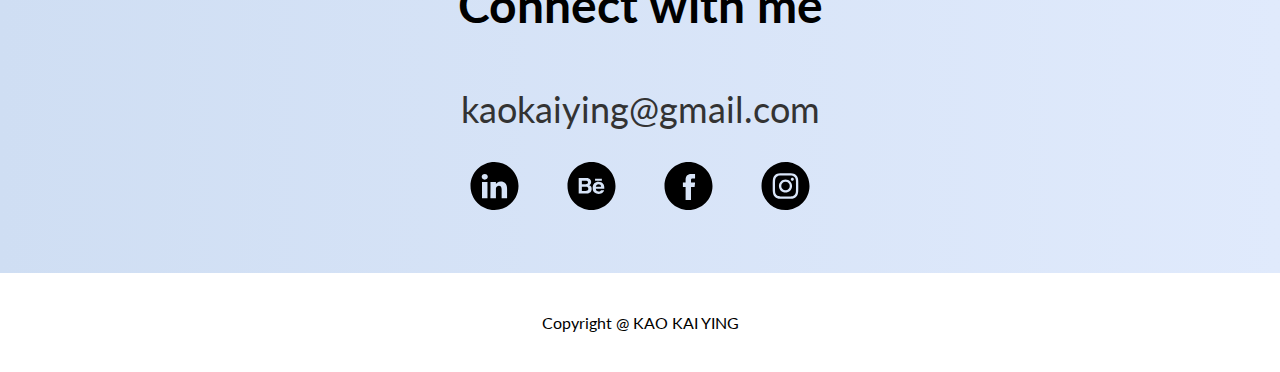
==== commit 08091f4c: "portfolio_v3" ====
--- a/appproduct.html
+++ b/appproduct.html
@@ -45,13 +45,13 @@
                             style="padding-top:0px; padding-left:0px; padding-right:60px">WORK</a>
                         <ul>
                             <li>
-                                <a href="dashboard.html" class="navbar-item-small-style">Dashboard Design</a>
+                                <a href="webproduct.html" class="navbar-item-small-style">Web Design</a>
                             </li>
                             <li>
                                 <a href="appproduct.html" class="navbar-item-small-style">App Design</a>
                             </li>
                             <li>
-                                <a href="webproduct.html" class="navbar-item-small-style">Web Design</a>
+                                <a href="dashboard.html" class="navbar-item-small-style">Dashboard Design</a>
                             </li>
                         </ul>
                     </li>
@@ -59,16 +59,17 @@
                 </ul>
                 <li><a href="resume.html" class="navbar-item-style">RESUME</a></li>
                 <li><a href="#footer" class="navbar-item-style">CONTACT</a></li>
+
             </ul>
             <ul id="popup-menu" class="nav">
                 <li class="nav-item">
-                    <a href="dashboard.html" class="nav-link">Dashboard Design</a>
+                    <a href="webproduct.html" class="nav-link">Web Design</a>
                 </li>
                 <li class="nav-item">
                     <a href="appproduct.html" class="nav-link">App Design</a>
                 </li>
                 <li class="nav-item">
-                    <a href="webproduct.html" class="nav-link">Web Design</a>
+                    <a href="dashboard.html" class="nav-link">Dashboard Design</a>
                 </li>
                 <li class="nav-item">
                     <a href="resume.html" class="nav-link">Resume</a>
@@ -231,22 +232,11 @@
             <h3 class="title">06<br>介面設計</h3><br>
             <h4 class="subtitle" style="font-weight: bold">#1 首頁資訊</h4>
             <div class="ui-info">
-                <p>首頁新增了熱門分類提供更多即時的餐廳選擇。新增餐廳外送外帶預定，讓用戶可以知道目前有哪些提供外帶和外送便當的選擇。</p>
-            </div>
-            <div class="row">
-                <div class="col-lg-2 col-md-6 col-sm-12">
-                    <div class="ui-app-image">
-                        <p>Before</p>
-                        <img src="img/app/app_before_index.png" width="414" height="812">
-                    </div>
-                </div>
-                <div class="col-lg-2 col-md-6 col-sm-12">
-                    <div class="ui-app-image">
-                        <p>After</p>
-                        <img src="img/app/app_after_index.png" width="375" height="1436">
-                    </div>
-                </div>
-            </div>
+                <p>首頁透過易用性測試發現普遍新用戶傾向不開啟定位功能，為了避免首次提供的餐廳資訊與用戶期待差異過大，
+                    故新增了熱門分類提供更多即時的餐廳選擇資訊。以及因應疫情，提供新增餐廳外送外帶預定，讓用戶可以知道目前有哪些提供外帶和外送便當的選擇。</p>
+                <img src="img/app/app_mockup_01.jpg" width="1016" height="1655">
+            </div>
+
         </div>
 
         <div class="ui-container">
@@ -254,21 +244,9 @@
             <div class="ui-info">
                 <p>餐廳資訊頁重整，上半部除了基本資訊外，另外再提供內用訂位和外送的選項，協助合作夥伴商家持續經營。
                     針對特色餐點照片吸引用戶到訪，且希望用戶留下更多關於餐廳的評論數內容。</p>
-            </div>
-            <div class="row">
-                <div class="col-lg-2 col-md-6 col-sm-12">
-                    <div class="ui-app-image">
-                        <p>Before</p>
-                        <img src="img/app/app_content_before.png" width="414" height="2345">
-                    </div>
-                </div>
-                <div class="col-lg-2 col-md-6 col-sm-12">
-                    <div class="ui-app-image">
-                        <p>After</p>
-                        <img src="img/app/app_content_after.png" width="375" height="1992">
-                    </div>
-                </div>
-            </div>
+                <img src="img/app/app_mockup_02.jpg" width="1016" height="2574">
+            </div>
+
 
         </div>
 
@@ -281,10 +259,10 @@
 
         <div class="ui-container">
             <h4 class="subtitle" style="font-weight: bold">#4 易用性測試</h4>
-            <div class="ui-info">
+            <div class="maze-info">
                 <a href="https://app.maze.co/report/luuxrrkuteotpn" target="_blank"><img src="img/app_report.png"
                         width="375" height="375"></a>
-                <p>介面改版後的測試任務報告<br>(Maze report 目前僅支援桌面型)</p><br>
+                <p>介面改版後的測試任務報告 - 點擊查看更多<br>(Maze report 目前僅支援桌面型)</p><br>
                 <button class="btn btn-background-slide" onclick=appreport()>
                     <a href="#!">Go to Maze Report</a>
                 </button>
--- a/css/style.css
+++ b/css/style.css
@@ -204,7 +204,7 @@
     box-shadow: 11px 11px 40px -20px rgba(104,104,104,0.7);
     position: relative;
     cursor: pointer;
-    border-radius: 36px;
+    border-radius: 36px!important;
     overflow: hidden;
     border: none !important;
 
@@ -283,11 +283,10 @@
     box-shadow: 11px 11px 40px -20px rgba(188, 188, 188, 0.5);
     position: relative;
     cursor: pointer;
-    border-radius: 36px;
+    border-radius: 36px!important;
     overflow: hidden;
     border: none!important;
     background-color:#dbeaff;
-    margin-left: 32px;
     padding: 17px 64px;
     transition: all 0.2s ease-in-out 0s;
 }
@@ -308,11 +307,11 @@
     box-shadow: 11px 11px 40px -20px rgba(188, 188, 188, 0.5);
     position: relative;
     cursor: pointer;
-    border-radius: 36px;
+    border-radius: 36px!important;
     overflow: hidden;
     border: 1px solid #333333 !important;
     background-color:#ffffff;
-    margin-left: 32px;
+    margin-left:32px;
     padding: 16px 64px;
     transition: all 0.2s ease-in-out 0s;
 }
@@ -825,6 +824,10 @@
 
 
 @media screen and (max-width:768px){
+    .banner-container{
+        padding-top:0px;
+        margin-top:0px;
+    }
     .banner-container .row{
         display:flex;
         justify-content: center;
@@ -844,32 +847,52 @@
         line-height: 1.5;
         text-align: center;
     }
-    .banner-right-btn {
-        padding-top:0px;
-        padding-right:0px;
-    }
+    
     .banner-left-title{
         padding-left:0px;
          
      }
-     
+     .banner-right-btn{
+        margin: 0 auto;
+        padding-right:0px;
+    }
+
+    .banner-right-btn img {
+        width:200px;
+        height:200px;
+    }
+
+
+    .btn-primary{
+        margin-bottom: 32px;
+    }
+
+
+    .btn-secondary{
+        margin-left: 32px;
+    }
     
 }
 
 
 @media screen and (max-width:375px){
+    .banner-container{
+        padding-top:0px;
+        margin-top:0px;
+    }
+
     .banner-container .row{
         display:flex;
         justify-content: center;
         align-items:center;
         flex-direction: column-reverse;
-        padding-top: 64px;
     }
 
     .banner-left-title .title{
         font-size:32px;
         line-height: 1.1;
         text-align: center;
+        padding-bottom:0px;
     }
 
     .banner-left-title .subtitle{
@@ -878,8 +901,10 @@
         text-align: center;
         padding: 0 24px;
     }
-    .banner-right-btn {
-        padding-top:0px;
+   
+
+    .banner-right-btn{
+        margin: 0 auto;
         padding-right:0px;
     }
 
@@ -892,23 +917,21 @@
     .banner-left-title{
         padding-left:0px;
      }
-     .scroll-section{
+     .scroll-down-line{
          display:none;
      }
-     .scroll-down-text{
+     .scroll-down-text a{
         display:none;
     }
 
 
     .btn-primary{
-      
         margin-bottom: 32px;
-        
     }
 
     .btn-secondary{
         margin-bottom: 32px;
-       
+        margin-left: 0px;
     }
 }
 
@@ -1190,20 +1213,20 @@
     
     .other-info .title{ 
         font-size:48px;
-        line-height: 58px;
+        line-height: 1.5;
         text-align: left;
     }
 
     .other-info .subtitle{
         font-size:48px;
         font-size:24px;
-        line-height: 34px;
+        line-height: 1.5;
         text-align: left;
     }
 
     .behance-info .title{ 
         font-size:48px;
-        line-height: 58px;
+        line-height: 1.1;
         text-align: center;
     }
 
@@ -1214,19 +1237,19 @@
     
     .other-info .title{
         font-size:32px;
-        line-height:42px;
+        line-height:1.1;
         text-align: left;
     }
 
     .other-info .subtitle{
         font-size:24px;
-        line-height: 34px;
+        line-height: 1.5;
         text-align: left;
     }
 
     .behance-info .title{
         font-size:32px;
-        line-height:42px;
+        line-height:1.1;
         text-align: center;
     }
   
@@ -1428,8 +1451,7 @@
 }
 
 .main-problem{
-    background-color: #F1F1E6;
-    background: #f0f0f0;
+    background: #DAE7FF;
     box-shadow: -20px -20px 50px rgba(250, 251, 255, 0.2), 20px 20px 50px rgba(171, 174, 194, 0.2);
     border-radius: 20px;
     padding:60px 32px;
@@ -1449,6 +1471,9 @@
     margin-bottom:80px;
 }
 
+.maze-info p{
+    text-align: center;
+}
 
 
 
@@ -1628,7 +1653,7 @@
 \* --------------------------- */
 .ui-info p {
     margin: 0 20%;
-    text-align: center;
+    text-align: left;
 }
 
 
